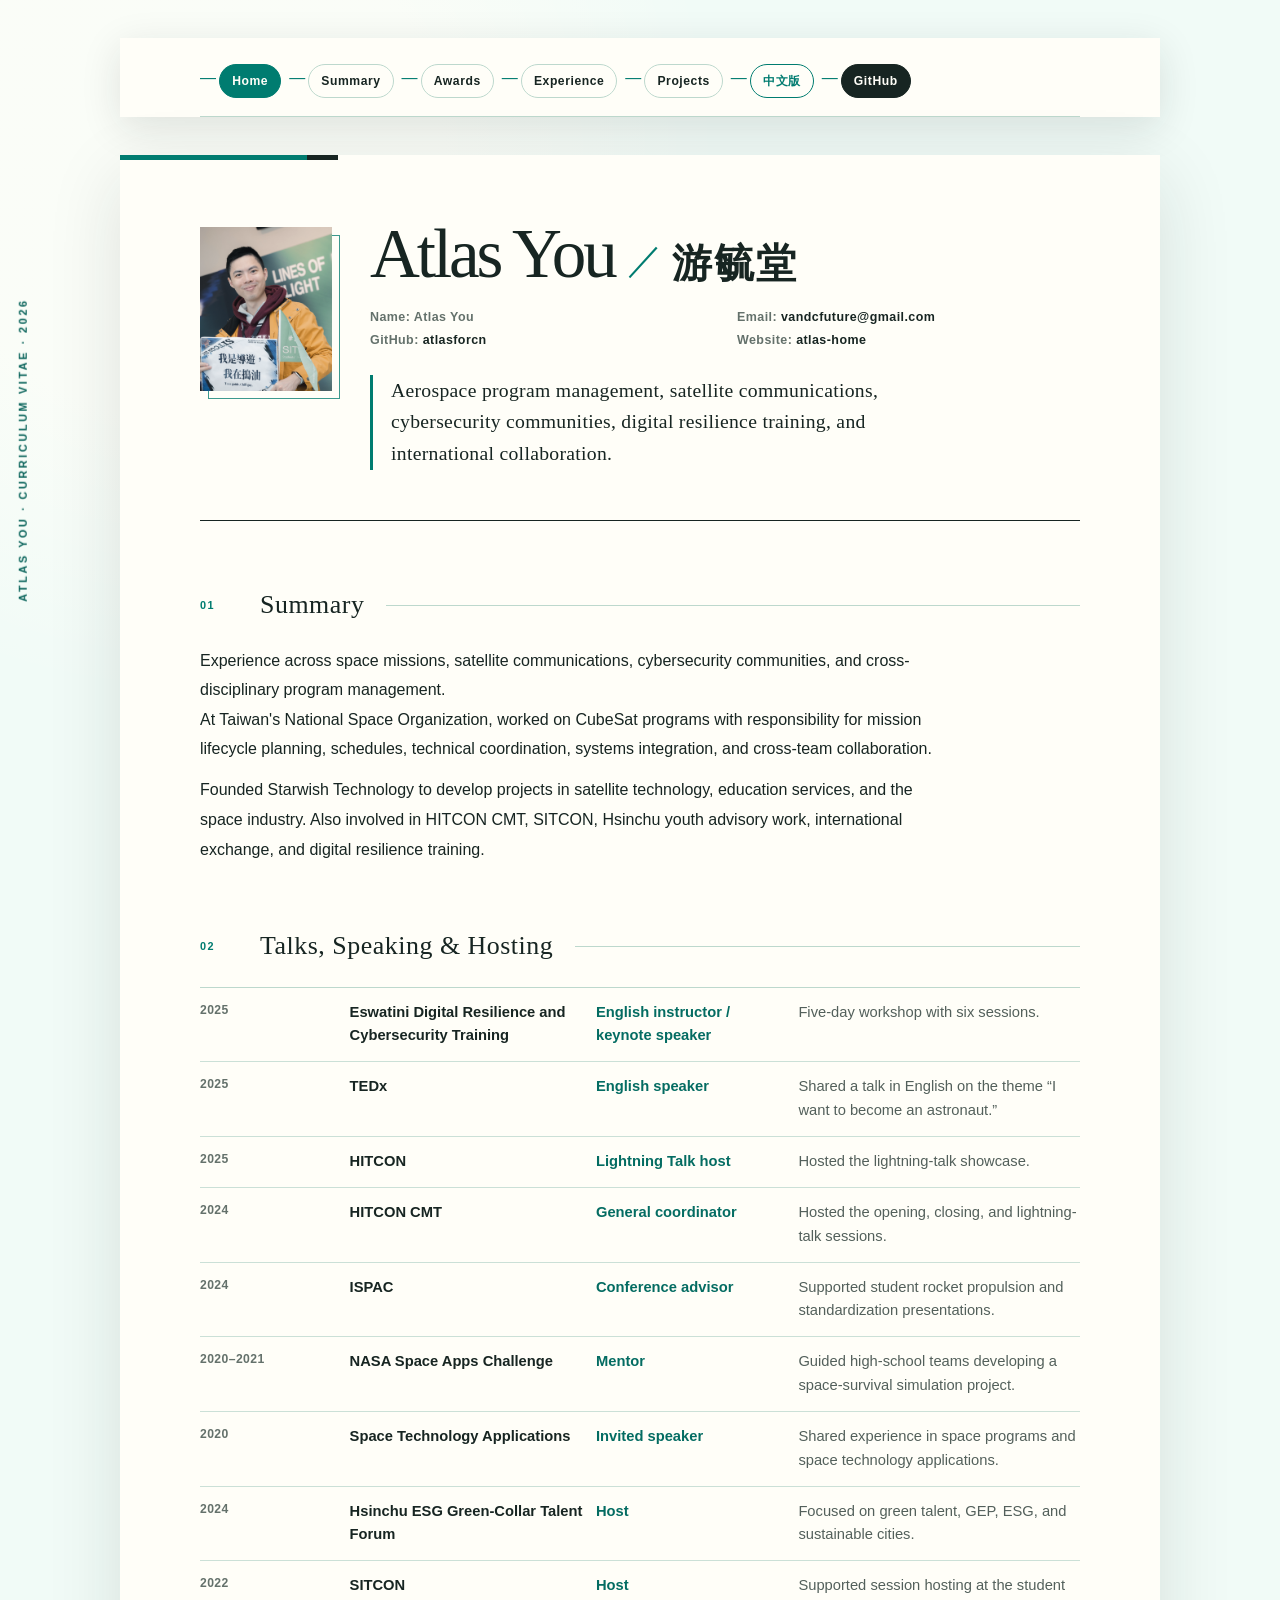
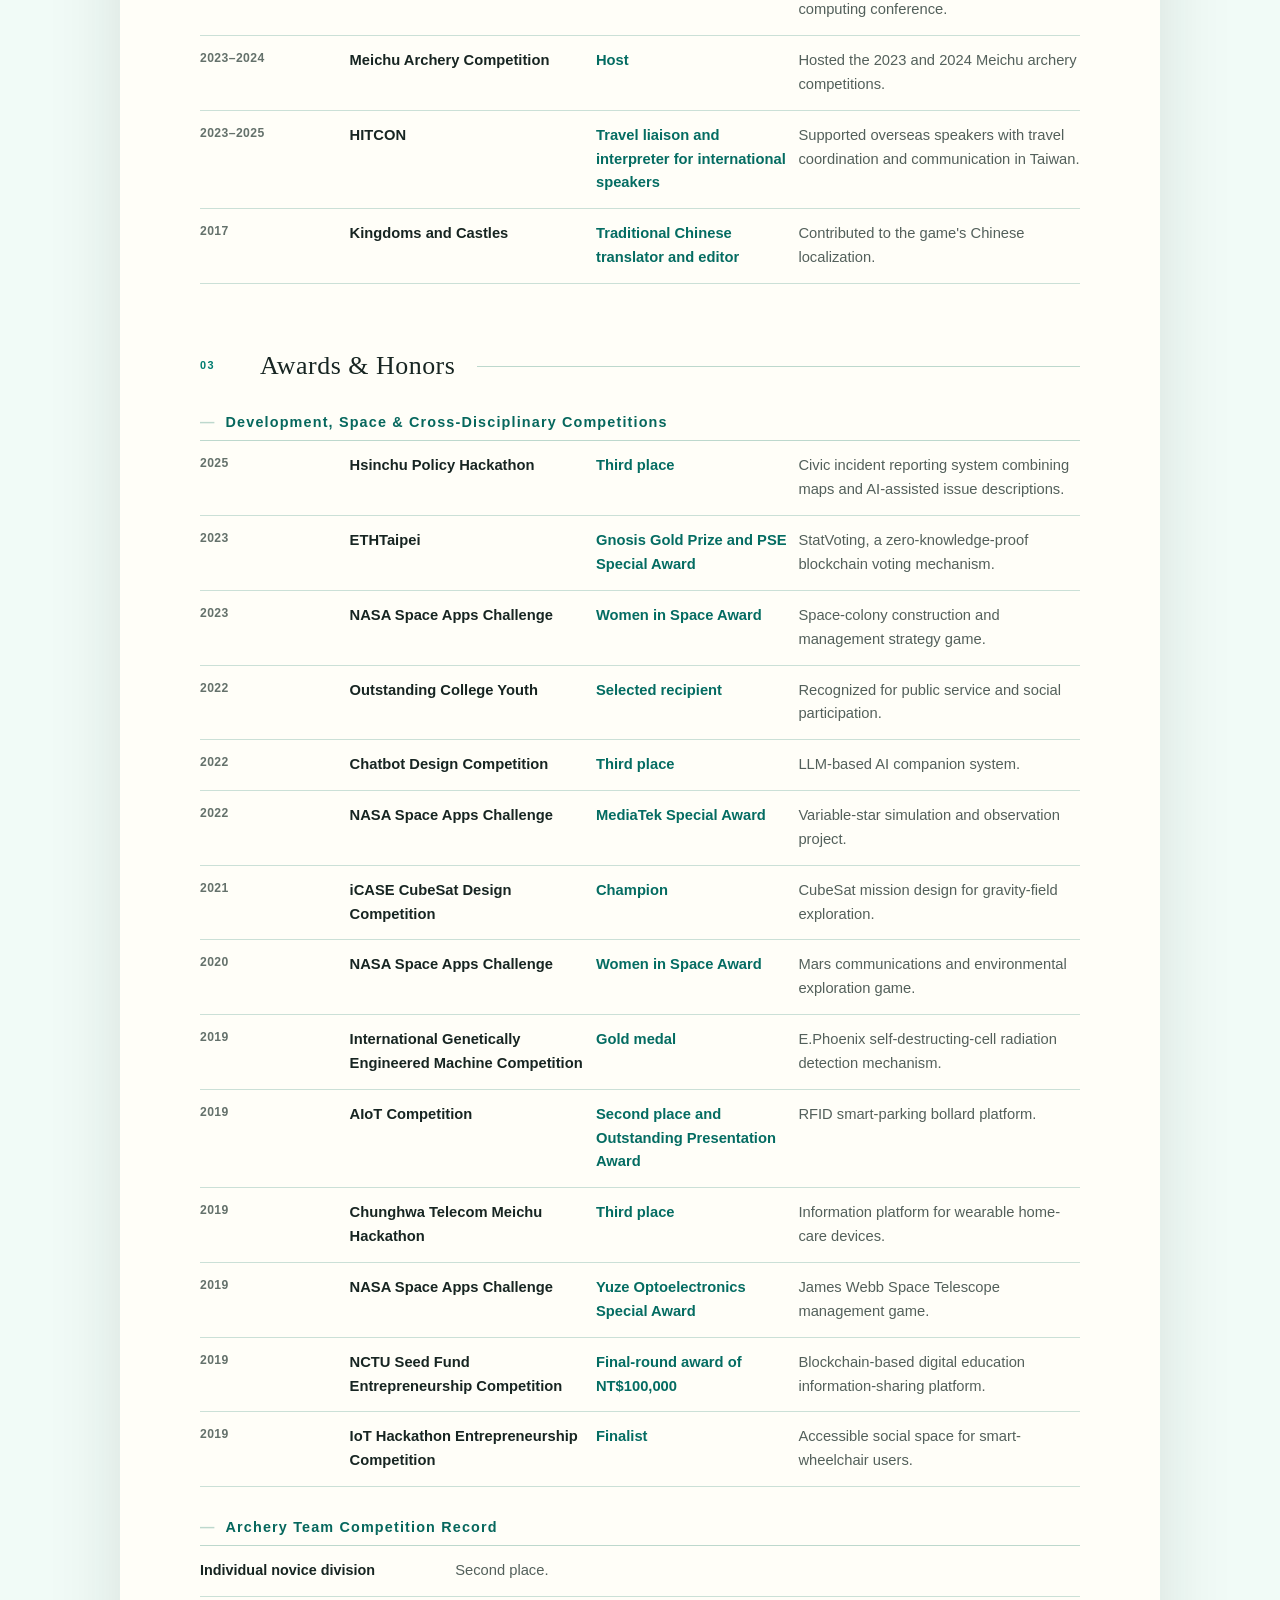
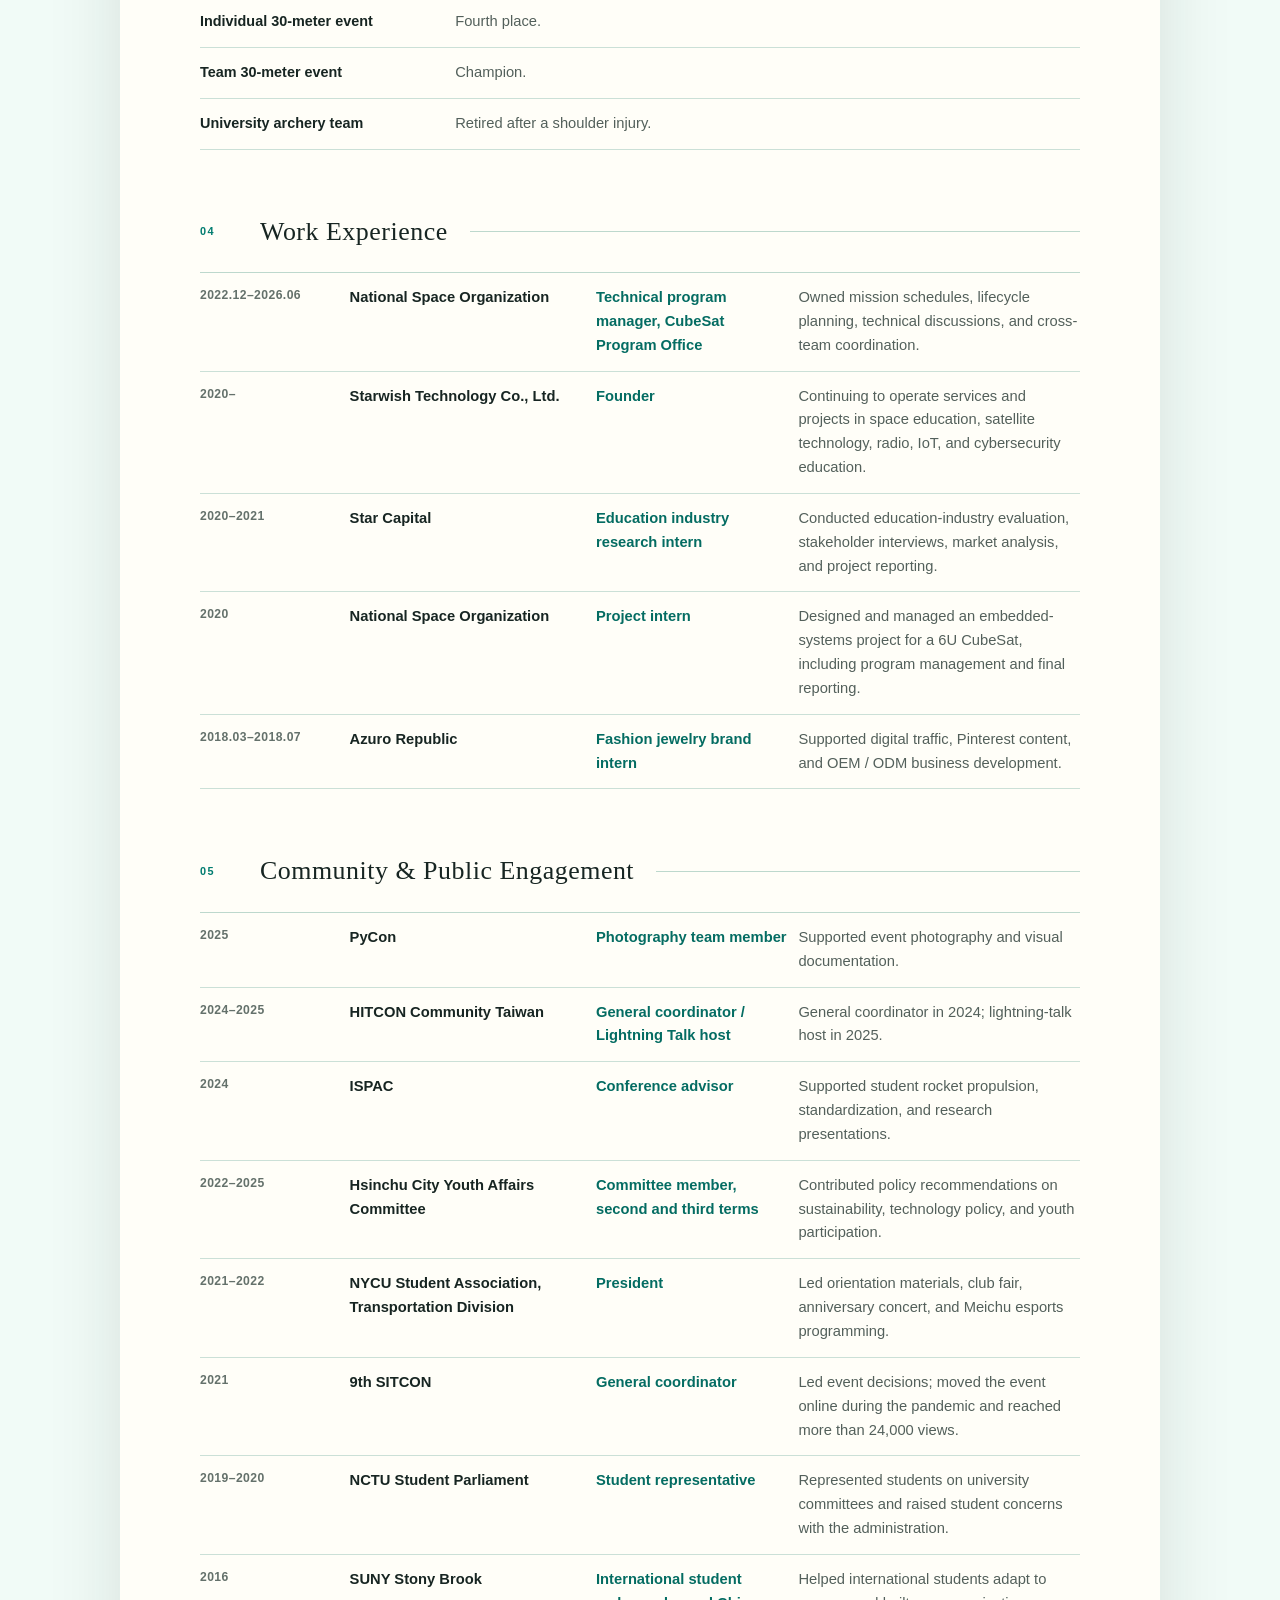
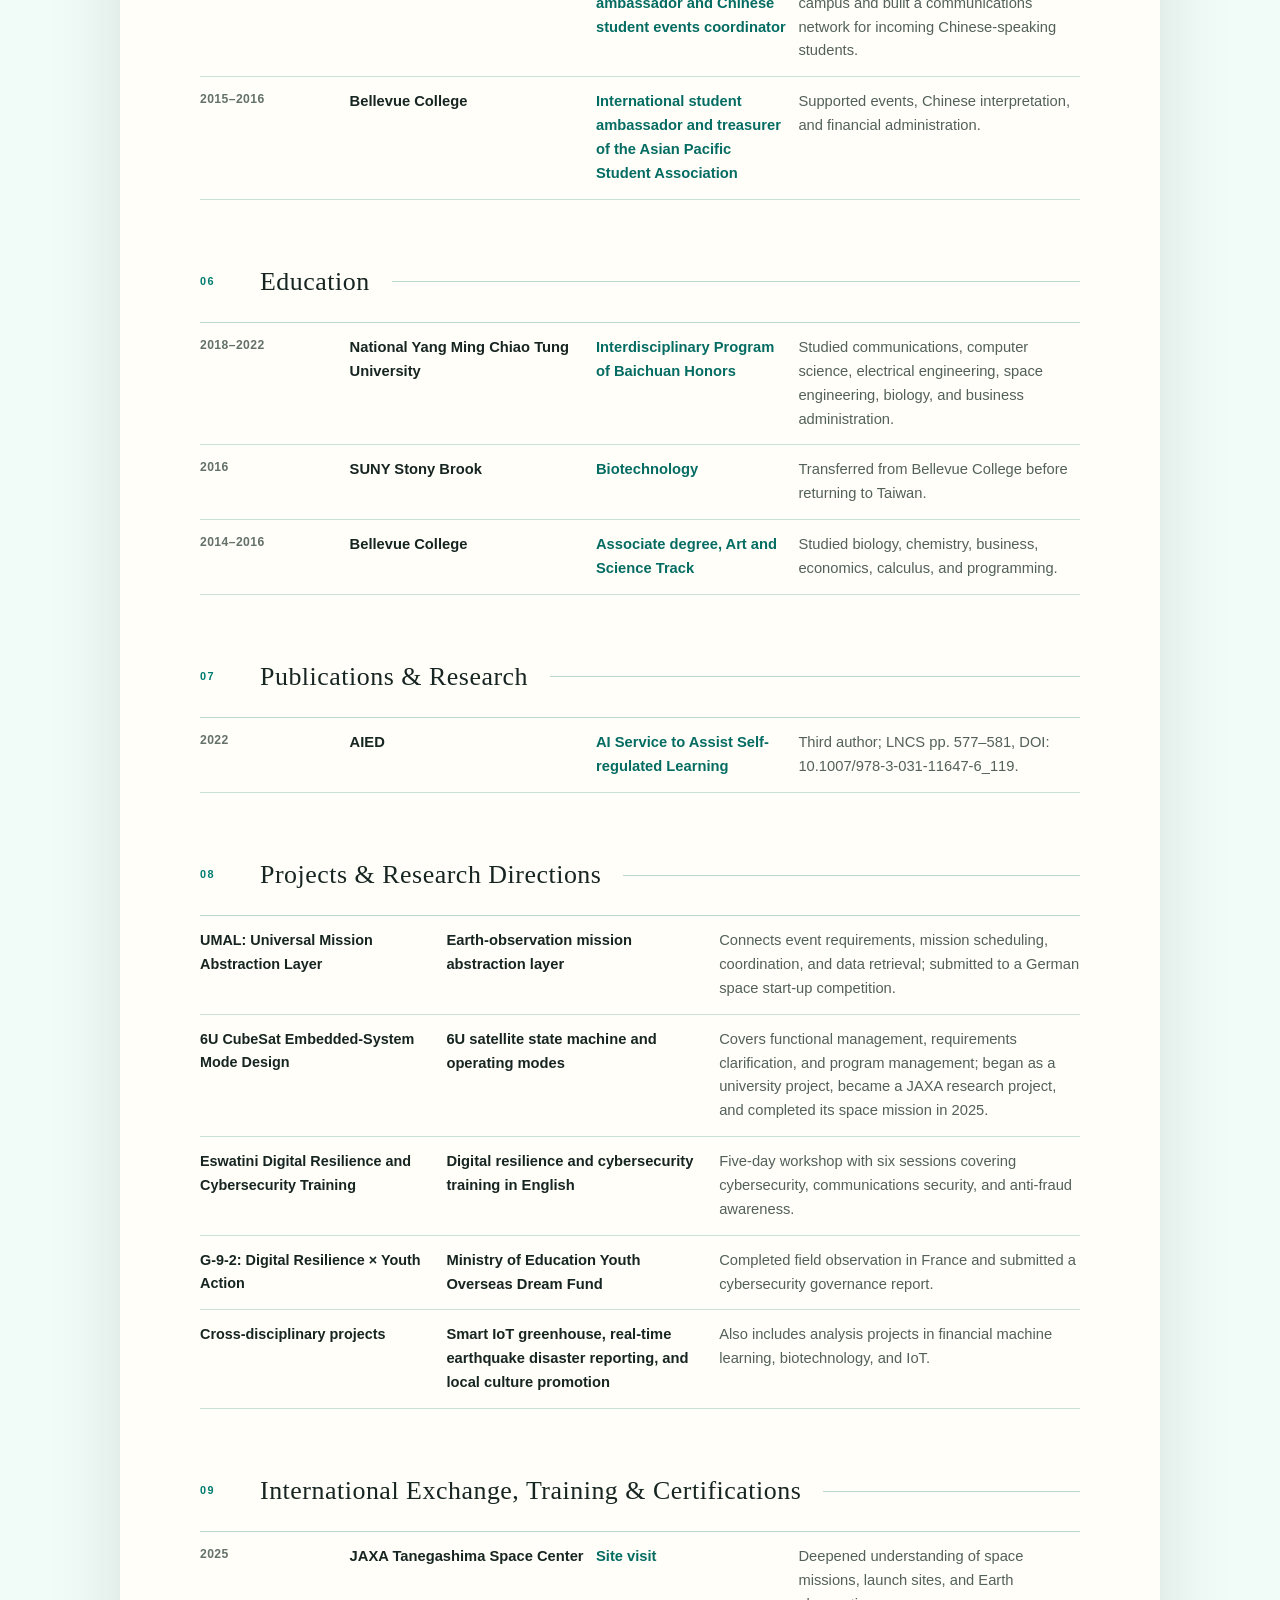
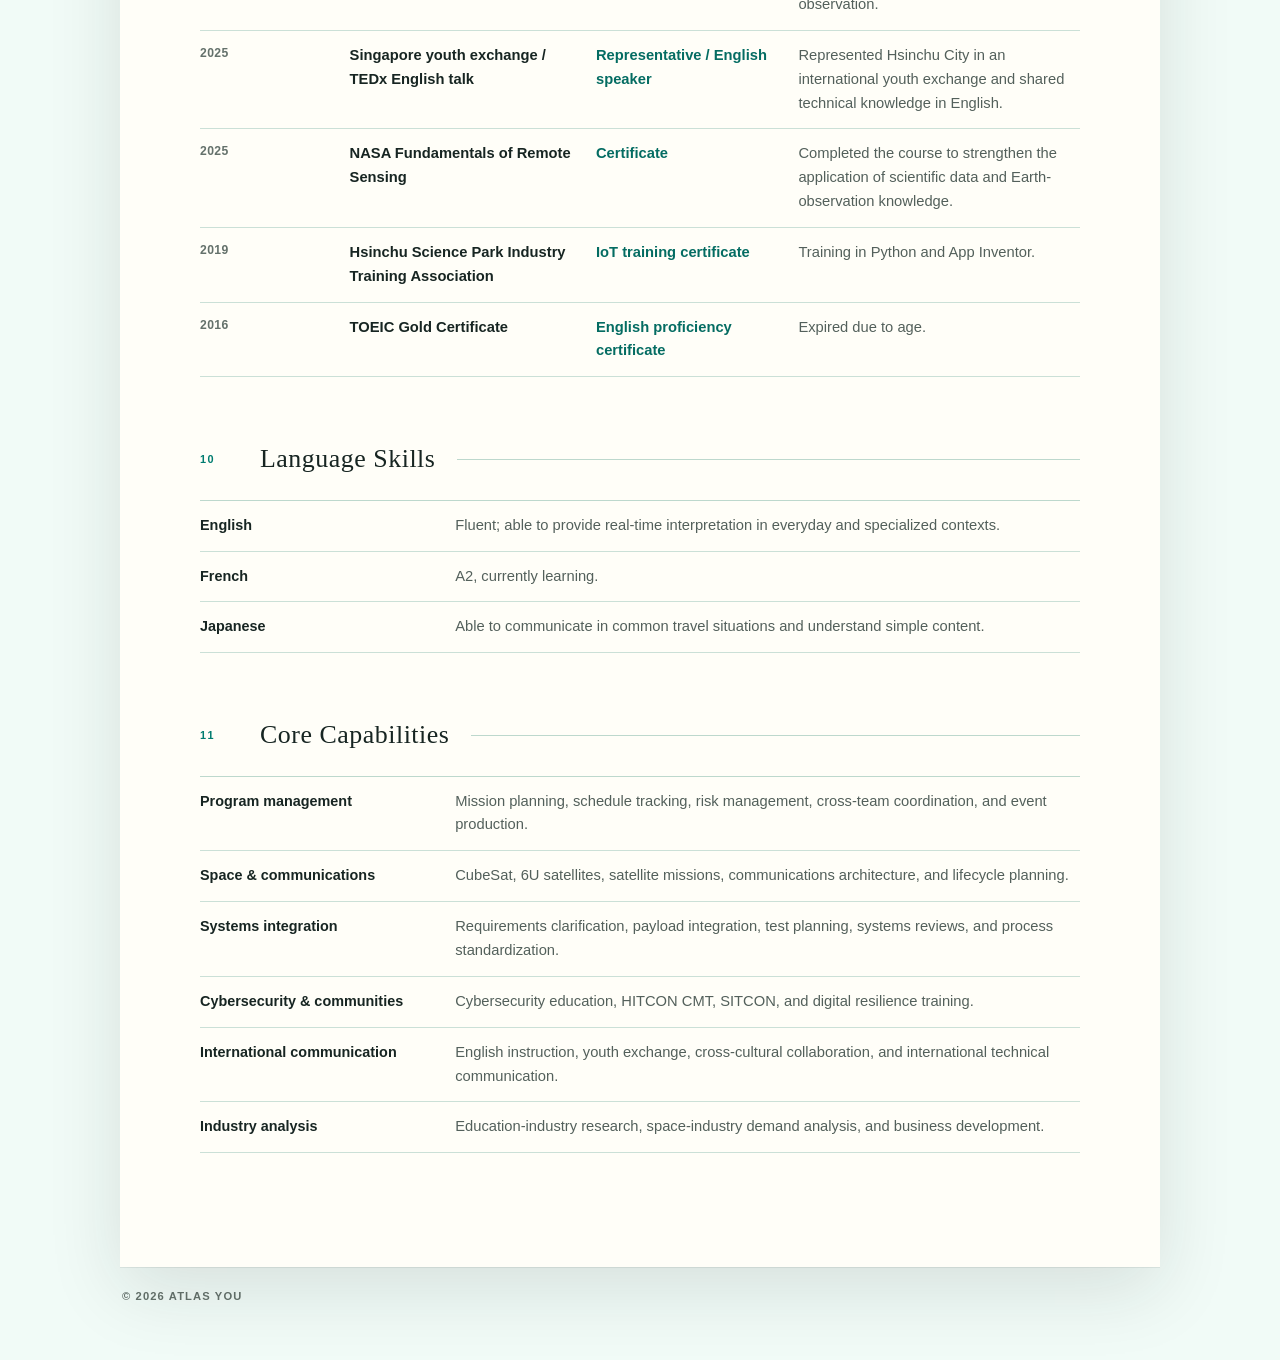
==== en/index.html @ 15f55b74 "Add English resume and language navigation" ====
<!DOCTYPE html>
<html lang="en">
<head>
    <meta charset="UTF-8">
    <meta name="viewport" content="width=device-width, initial-scale=1.0">
    <title>Atlas You | Aerospace Program Management</title>
    <meta
        name="description"
        content="Atlas You's English resume covering aerospace program management, satellite communications, cybersecurity communities, digital resilience training, and international collaboration."
    >
    <link rel="stylesheet" href="../style.css?v=20260822-1">
</head>
<body>
    <header class="site-header">
        <nav class="site-nav" aria-label="Primary navigation">
            <ul>
                <li><a href="index.html#top" aria-current="page">Home</a></li>
                <li><a href="index.html#summary">Summary</a></li>
                <li><a href="index.html#awards">Awards</a></li>
                <li><a href="index.html#experience">Experience</a></li>
                <li><a href="index.html#projects">Projects</a></li>
                <li><a class="nav-language" href="../index.html">中文版</a></li>
                <li><a class="nav-github" href="https://github.com/atlasforcn/atlas-home" target="_blank" rel="noopener">GitHub</a></li>
            </ul>
        </nav>
    </header>

    <main class="page">
        <article id="resume-content" class="markdown-body" data-resume-source="../resume-en.md" aria-live="polite">
            <p class="loading">Loading resume...</p>
        </article>
    </main>

    <footer>
        <p>&copy; 2026 Atlas You</p>
    </footer>

    <script src="../script.js?v=20260822-1"></script>
</body>
</html>
---- style.css ----
/* Atlas You — editorial resume system. */

:root {
    --bg: #f1fbf7;
    --surface: #fffef8;
    --text: #172522;
    --muted: #64716b;
    --line: #bdd8cd;
    --link: #b84e18;
    --accent: #007c70;
    --paper-shadow: rgba(23, 37, 34, 0.12);
    --serif: Baskerville, "Iowan Old Style", "Songti TC", "Noto Serif TC", Georgia, serif;
    --sans: "Avenir Next", Avenir, "Hiragino Sans", "PingFang TC", "Noto Sans TC", sans-serif;
    --condensed: "Avenir Next Condensed", "Arial Narrow", var(--sans);
}

* {
    box-sizing: border-box;
}

html {
    scroll-behavior: auto;
    text-size-adjust: 100%;
}

body {
    margin: 0;
    background:
        radial-gradient(circle at 14% 2%, color-mix(in srgb, var(--surface) 66%, transparent) 0 16rem, transparent 34rem),
        var(--bg);
    color: var(--text);
    font-family: var(--sans);
    font-size: 16px;
    font-kerning: normal;
    line-height: 1.7;
    text-rendering: optimizeLegibility;
}

body::before {
    content: "ATLAS YOU  ·  CURRICULUM VITAE  ·  2026";
    position: fixed;
    top: 50%;
    left: 23px;
    z-index: -1;
    color: color-mix(in srgb, var(--accent) 70%, var(--text));
    font-family: var(--condensed);
    font-size: 0.68rem;
    font-weight: 700;
    letter-spacing: 0.24em;
    text-transform: uppercase;
    transform: translate(-50%, -50%) rotate(-90deg);
    transform-origin: center;
}

::selection {
    background: color-mix(in srgb, var(--accent) 20%, var(--surface));
    color: var(--text);
}

a {
    color: var(--link);
    text-decoration: none;
    text-decoration-thickness: 0.06em;
    text-underline-offset: 0.2em;
    overflow-wrap: anywhere;
}

a:hover,
a:focus-visible {
    text-decoration: underline;
}

a:focus-visible {
    outline: 2px solid color-mix(in srgb, var(--accent) 60%, transparent);
    outline-offset: 3px;
}

.page,
.resume-main,
.post-main {
    position: relative;
    max-width: 1040px;
    min-height: 100vh;
    margin: 38px auto 0;
    padding: 72px 80px 96px;
    background: var(--surface);
    box-shadow:
        0 1px 0 color-mix(in srgb, var(--text) 8%, transparent),
        0 22px 70px var(--paper-shadow);
}

.page::before,
.resume-main::before,
.post-main::before {
    content: "";
    position: absolute;
    top: 0;
    right: 0;
    left: 0;
    height: 5px;
    background: linear-gradient(90deg, var(--accent) 0 18%, var(--text) 18% 21%, transparent 21%);
}

.site-header {
    max-width: 1040px;
    margin: 38px auto 0;
    padding: 26px 80px 0;
    background: var(--surface);
    box-shadow: 0 10px 40px var(--paper-shadow);
}

.site-nav ul {
    display: flex;
    flex-wrap: wrap;
    gap: 8px;
    margin: 0;
    padding: 0 0 18px;
    border-bottom: 1px solid var(--line);
    list-style: none;
}

.site-nav li {
    margin: 0;
}

.site-nav a {
    display: inline-flex;
    min-height: 34px;
    align-items: center;
    padding: 5px 12px;
    border: 1px solid var(--line);
    border-radius: 999px;
    color: var(--text);
    font-family: var(--condensed);
    font-size: 0.76rem;
    font-weight: 750;
    letter-spacing: 0.045em;
    line-height: 1;
    transition: background-color 150ms ease, border-color 150ms ease, color 150ms ease, transform 150ms ease;
}

.site-nav a:hover,
.site-nav a:focus-visible {
    border-color: var(--accent);
    background: color-mix(in srgb, var(--accent) 8%, var(--surface));
    text-decoration: none;
    transform: translateY(-1px);
}

.site-nav a[aria-current="page"] {
    border-color: var(--accent);
    background: var(--accent);
    color: var(--surface);
}

.site-nav .nav-language {
    border-color: var(--accent);
    color: var(--accent);
}

.site-nav .nav-github {
    border-color: var(--text);
    background: var(--text);
    color: var(--surface);
}

body > main:not(.page):not(.resume-main):not(.post-main) {
    max-width: 1040px;
    min-height: calc(100vh - 80px);
    margin: 0 auto;
    padding: 48px 80px 88px;
    background: var(--surface);
    box-shadow: 0 22px 70px var(--paper-shadow);
}

.markdown-body {
    max-width: 100%;
    overflow: visible;
}

.markdown-body p,
.markdown-body li,
.markdown-body td {
    overflow-wrap: anywhere;
    word-break: normal;
}

.loading {
    color: var(--muted);
    font-family: var(--condensed);
    font-size: 0.82rem;
    letter-spacing: 0.08em;
}

/* Resume masthead */

.resume-masthead {
    display: grid;
    grid-template-columns: 132px minmax(0, 1fr);
    gap: 38px;
    align-items: start;
    margin-bottom: 68px;
    padding-bottom: 50px;
    border-bottom: 1px solid var(--text);
    animation: settle-in 520ms cubic-bezier(0.2, 0.72, 0.25, 1) both;
}

.portrait-frame {
    position: relative;
    width: 132px;
    margin: 0;
}

.portrait-frame::after {
    content: "";
    position: absolute;
    inset: 8px -8px -8px 8px;
    z-index: 0;
    border: 1px solid color-mix(in srgb, var(--accent) 68%, var(--line));
}

.portrait-frame .md-image {
    position: relative;
    z-index: 1;
    display: block;
    width: 132px;
    height: 164px;
    margin: 0;
    border: 0;
    border-radius: 0;
    filter: saturate(0.82) contrast(1.03);
    object-fit: cover;
    object-position: 50% 45%;
}

.resume-identity {
    min-width: 0;
}

.resume-masthead h1 {
    display: flex;
    flex-wrap: wrap;
    align-items: baseline;
    gap: 0.08em 0.18em;
    margin: -0.1em 0 20px;
    color: var(--text);
    font-family: var(--serif);
    font-size: clamp(2.85rem, 5.4vw, 4.35rem);
    font-weight: 500;
    letter-spacing: -0.045em;
    line-height: 0.98;
}

.name-latin {
    white-space: nowrap;
}

.name-divider {
    color: var(--accent);
    font-size: 0.52em;
    font-weight: 400;
    transform: translateY(-0.15em);
}

.name-chinese {
    font-family: "Songti TC", "Noto Serif TC", var(--serif);
    font-size: 0.58em;
    font-weight: 600;
    letter-spacing: 0.04em;
    white-space: nowrap;
}

.resume-contact-line {
    display: grid;
    grid-template-columns: repeat(2, minmax(0, 1fr));
    gap: 4px 24px;
    margin: 0 0 24px;
    color: var(--muted);
    font-family: var(--condensed);
    font-size: 0.78rem;
    font-weight: 600;
    letter-spacing: 0.035em;
    line-height: 1.55;
}

.contact-item {
    min-width: 0;
}

.resume-contact-line a {
    color: var(--text);
}

.resume-lede {
    max-width: 36rem;
    margin: 0;
    padding-left: 18px;
    border-left: 3px solid var(--accent);
    font-family: var(--serif);
    font-size: 1.23rem;
    font-weight: 500;
    letter-spacing: 0.015em;
    line-height: 1.62;
}

/* Fallback masthead styling for the standalone theme preview. */

.markdown-body > .md-image {
    width: 112px;
    height: 138px;
    margin: 0 28px 18px 0;
    float: left;
    border: 0;
    border-radius: 0;
    object-fit: cover;
}

.markdown-body > h1:first-of-type {
    min-height: 138px;
    margin-top: 0;
    padding: 18px 0 26px;
    border-bottom: 1px solid var(--text);
    font-size: 2.8rem;
    overflow-wrap: normal;
    word-break: keep-all;
}

/* Editorial sections */

.resume-section {
    position: relative;
    margin: 66px 0 0;
    padding: 0;
    border: 0;
    animation: settle-in 520ms 80ms cubic-bezier(0.2, 0.72, 0.25, 1) both;
}

.resume-section:first-of-type {
    margin-top: 0;
}

.resume-section > h2 {
    display: grid;
    grid-template-columns: 46px max-content minmax(40px, 1fr);
    gap: 0 14px;
    align-items: center;
    margin: 0 0 24px;
    color: var(--text);
    font-family: var(--serif);
    font-size: 1.62rem;
    font-weight: 500;
    letter-spacing: 0.02em;
    line-height: 1.25;
}

.resume-section > h2::before {
    content: attr(data-section);
    color: var(--accent);
    font-family: var(--condensed);
    font-size: 0.68rem;
    font-weight: 800;
    letter-spacing: 0.14em;
}

.resume-section > h2::after {
    content: "";
    height: 1px;
    margin-left: 8px;
    background: var(--line);
}

.resume-section > p {
    max-width: 47rem;
    margin: 0 0 0.72em;
    line-height: 1.85;
}

.resume-section > h3 {
    display: flex;
    gap: 10px;
    align-items: baseline;
    margin: 30px 0 8px;
    color: color-mix(in srgb, var(--accent) 76%, var(--text));
    font-family: var(--sans);
    font-size: 0.9rem;
    font-weight: 750;
    letter-spacing: 0.08em;
    line-height: 1.4;
}

.resume-section > h3::before {
    content: "—";
    color: var(--line);
}

h1,
h2,
h3 {
    color: var(--text);
}

h1,
h2,
.resume-title {
    font-family: var(--serif);
}

h1 {
    margin: 38px 0 14px;
    font-size: 2rem;
    font-weight: 500;
    line-height: 1.14;
}

h2 {
    margin: 30px 0 10px;
    font-size: 1.35rem;
    font-weight: 600;
    line-height: 1.25;
}

h3 {
    margin: 22px 0 8px;
    font-size: 1rem;
}

p {
    margin: 0 0 0.72em;
}

ul {
    margin: 0 0 18px;
    padding: 0;
    list-style: none;
}

li {
    position: relative;
    margin: 0 0 9px;
    padding-left: 1.2rem;
}

li::before {
    content: "—";
    position: absolute;
    left: 0;
    color: var(--accent);
}

strong {
    font-weight: 750;
}

.markdown-body code {
    padding: 1px 5px;
    background: color-mix(in srgb, var(--line) 30%, var(--surface));
    border-radius: 2px;
    font-family: ui-monospace, SFMono-Regular, Menlo, Consolas, monospace;
    font-size: 0.88em;
}

/* Tables retain resume semantics while reading like editorial entries. */

.resume-table {
    width: 100%;
    margin: 2px 0 18px;
    border-collapse: collapse;
    table-layout: fixed;
}

.resume-table tr {
    border-bottom: 1px solid color-mix(in srgb, var(--line) 78%, transparent);
    transition: background-color 150ms ease;
}

.resume-table tr:first-child {
    border-top: 1px solid var(--line);
}

.resume-table tr:hover {
    background: color-mix(in srgb, var(--accent) 4%, transparent);
}

.resume-table td {
    padding: 13px 10px 13px 0;
    vertical-align: top;
    font-size: 0.92rem;
    line-height: 1.62;
    overflow-wrap: anywhere;
    word-break: normal;
}

.resume-table td:last-child {
    padding-right: 0;
}

.resume-table .resume-cell-0 {
    width: 17%;
    color: var(--muted);
    font-family: var(--condensed);
    font-size: 0.76rem;
    font-weight: 750;
    font-variant-numeric: tabular-nums;
    letter-spacing: 0.035em;
}

.resume-table .resume-cell-1 {
    width: 28%;
    font-weight: 700;
}

.resume-table .resume-cell-2 {
    width: 23%;
    color: color-mix(in srgb, var(--accent) 82%, var(--text));
    font-weight: 700;
}

.resume-table .resume-cell-3 {
    width: 32%;
    color: color-mix(in srgb, var(--muted) 78%, var(--text));
}

.resume-table.cols-2 .resume-cell-0 {
    width: 29%;
    color: var(--text);
    font-family: var(--sans);
    font-size: 0.9rem;
    font-weight: 700;
    letter-spacing: 0;
}

.resume-table.cols-2 .resume-cell-1 {
    width: 71%;
    color: color-mix(in srgb, var(--muted) 78%, var(--text));
    font-weight: 500;
}

.resume-table.cols-3 .resume-cell-0 {
    width: 28%;
    color: var(--text);
    font-family: var(--sans);
    font-size: 0.9rem;
    letter-spacing: 0;
}

.resume-table.cols-3 .resume-cell-1 {
    width: 31%;
}

.resume-table.cols-3 .resume-cell-2 {
    width: 41%;
    color: color-mix(in srgb, var(--muted) 78%, var(--text));
    font-weight: 500;
}

.intro {
    display: grid;
    grid-template-columns: 88px 1fr;
    gap: 18px;
    align-items: start;
    margin-bottom: 28px;
    padding-bottom: 24px;
    border-bottom: 1px solid var(--text);
}

.avatar,
.profile-pic {
    width: 88px;
    height: 104px;
    border: 0;
    border-radius: 0;
    object-fit: cover;
}

.intro h1,
.resume-title {
    margin: 0 0 8px;
    font-size: 2.25rem;
    font-weight: 500;
    line-height: 1.1;
}

.intro p,
.resume-contact p {
    margin: 0 0 4px;
}

.summary {
    max-width: 44rem;
    margin: 0 0 24px;
    padding-bottom: 22px;
    border-bottom: 1px solid var(--line);
    font-family: var(--serif);
    font-size: 1.08rem;
    line-height: 1.75;
}

.toc {
    display: flex;
    flex-wrap: wrap;
    gap: 8px 18px;
    margin: 0 0 30px;
    padding-bottom: 20px;
    border-bottom: 1px solid var(--line);
}

.toc a {
    font-family: var(--condensed);
    font-size: 0.84rem;
    font-weight: 750;
}

section:not(.resume-section),
.blog-posts article {
    margin-top: 32px;
    padding-top: 12px;
    border-top: 1px solid var(--line);
}

.resume-contact {
    margin-bottom: 18px;
    color: var(--muted);
}

.job-entry,
.education-entry {
    margin-bottom: 18px;
}

.job-entry h3,
.education-entry h3 {
    margin-bottom: 2px;
}

.job-date,
.education-date {
    display: block;
    margin-bottom: 6px;
    color: var(--muted);
    font-family: var(--condensed);
    font-size: 0.82rem;
}

.skills-list {
    display: block;
}

.blog-posts article:first-child {
    margin-top: 0;
}

footer {
    max-width: 1040px;
    margin: 0 auto;
    padding: 20px 2px 46px;
    color: var(--muted);
    font-family: var(--condensed);
    font-size: 0.7rem;
    font-weight: 700;
    letter-spacing: 0.1em;
    text-transform: uppercase;
}

@keyframes settle-in {
    from {
        opacity: 0;
        transform: translateY(9px);
    }
    to {
        opacity: 1;
        transform: translateY(0);
    }
}

@media (max-width: 1180px) {
    body::before {
        display: none;
    }

    .page,
    .resume-main,
    .post-main,
    .site-header {
        margin-top: 0;
    }
}

@media (max-width: 820px) {
    .page,
    .resume-main,
    .post-main {
        padding: 54px 44px 72px;
    }

    .site-header,
    body > main:not(.page):not(.resume-main):not(.post-main) {
        padding-right: 44px;
        padding-left: 44px;
    }

    .resume-masthead {
        grid-template-columns: 108px minmax(0, 1fr);
        gap: 28px;
        margin-bottom: 56px;
        padding-bottom: 40px;
    }

    .portrait-frame,
    .portrait-frame .md-image {
        width: 108px;
    }

    .portrait-frame .md-image {
        height: 138px;
    }

    .resume-masthead h1 {
        font-size: clamp(2.5rem, 7.2vw, 3.55rem);
    }

    .resume-contact-line {
        grid-template-columns: 1fr;
    }
}

@media (max-width: 760px) {
    .resume-table,
    .resume-table tbody,
    .resume-table tr,
    .resume-table td {
        display: block;
        width: 100% !important;
    }

    .resume-table {
        border-top: 1px solid var(--line);
        table-layout: auto;
    }

    .resume-table tr,
    .resume-table tr:first-child {
        margin: 0;
        padding: 17px 0 17px 16px;
        border-top: 0;
        border-bottom: 1px solid var(--line);
        border-left: 2px solid transparent;
    }

    .resume-table tr:hover {
        border-left-color: var(--accent);
    }

    .resume-table td {
        padding: 2px 0;
        color: var(--text);
        font-family: var(--sans);
        font-size: 0.9rem;
        letter-spacing: 0;
        line-height: 1.58;
        white-space: normal;
    }

    .resume-table td + td {
        margin-top: 5px;
    }

    .resume-table td::before {
        content: attr(data-label);
        display: inline-block;
        width: 6.2rem;
        margin-right: 0.65rem;
        color: var(--muted);
        font-family: var(--condensed);
        font-size: 0.66rem;
        font-weight: 750;
        letter-spacing: 0.06em;
        line-height: 1.3;
        vertical-align: 0.08em;
    }
}

@media (max-width: 600px) {
    body {
        background: var(--surface);
        font-size: 15px;
    }

    .page,
    .resume-main,
    .post-main,
    body > main:not(.page):not(.resume-main):not(.post-main) {
        margin: 0;
        padding: 38px 22px 56px;
        box-shadow: none;
    }

    .site-header {
        padding: 20px 22px 0;
        box-shadow: none;
    }

    .resume-masthead {
        grid-template-columns: 74px minmax(0, 1fr);
        gap: 12px 18px;
        margin-bottom: 48px;
        padding-bottom: 34px;
    }

    .resume-identity {
        display: contents;
    }

    .portrait-frame,
    .portrait-frame .md-image {
        width: 74px;
    }

    .portrait-frame {
        grid-column: 1;
        grid-row: 1 / span 2;
    }

    .portrait-frame .md-image {
        height: 96px;
    }

    .portrait-frame::after {
        inset: 5px -5px -5px 5px;
    }

    .resume-masthead h1 {
        display: block;
        grid-column: 2;
        grid-row: 1;
        margin-top: 0;
        margin-bottom: 14px;
        font-size: clamp(2rem, 10.5vw, 2.72rem);
        line-height: 0.98;
    }

    .name-latin,
    .name-chinese {
        display: block;
    }

    .name-divider {
        display: none;
    }

    .name-chinese {
        margin-top: 0.25em;
        font-size: 0.54em;
    }

    .resume-contact-line {
        grid-column: 2;
        grid-row: 2;
        gap: 3px;
        margin: 0;
        font-size: 0.68rem;
    }

    .resume-lede {
        grid-column: 1 / -1;
        grid-row: 3;
        width: 100%;
        max-width: none;
        margin-top: 8px;
        padding-left: 12px;
        font-size: 1rem;
        line-height: 1.65;
    }

    .resume-section {
        margin-top: 52px;
    }

    .resume-section > h2 {
        grid-template-columns: 34px minmax(0, max-content) 1fr;
        gap: 0 8px;
        margin-bottom: 20px;
        font-size: 1.34rem;
    }

    .resume-section > h2::after {
        margin-left: 2px;
    }

    .resume-section > p {
        line-height: 1.8;
    }

    .resume-table tr,
    .resume-table tr:first-child {
        padding-left: 12px;
    }

    .markdown-body > .md-image {
        width: 72px;
        height: 92px;
        margin-right: 16px;
    }

    .markdown-body > h1:first-of-type {
        min-height: 92px;
        padding-top: 4px;
        font-size: 2rem;
    }

    footer {
        padding: 18px 22px 32px;
    }
}

@media (max-width: 390px) {
    .resume-section > h2 {
        grid-template-columns: 30px minmax(0, 1fr);
    }

    .resume-section > h2::after {
        display: none;
    }

    .resume-table td::before {
        display: block;
        width: auto;
        margin: 0 0 2px;
    }
}

@media (prefers-reduced-motion: reduce) {
    .resume-masthead,
    .resume-section {
        animation: none;
    }

    .resume-table tr {
        transition: none;
    }
}

@media print {
    :root {
        --surface: #ffffff;
        --text: #111111;
        --muted: #555555;
        --line: #cccccc;
        --accent: #111111;
        --link: #111111;
    }

    body {
        background: #ffffff;
        font-size: 9.5pt;
    }

    body::before,
    .page::before,
    .resume-main::before,
    .post-main::before {
        display: none;
    }

    .page,
    .resume-main,
    .post-main {
        min-height: 0;
        margin: 0;
        padding: 0;
        box-shadow: none;
    }

    .resume-masthead {
        margin-bottom: 34px;
        padding-bottom: 26px;
    }

    .resume-section {
        margin-top: 38px;
        break-inside: auto;
    }

    .resume-section > h2,
    .resume-section > h3,
    .resume-table tr {
        break-inside: avoid;
    }

    .toc,
    footer {
        display: none;
    }

    a {
        color: inherit;
        text-decoration: none;
    }
}
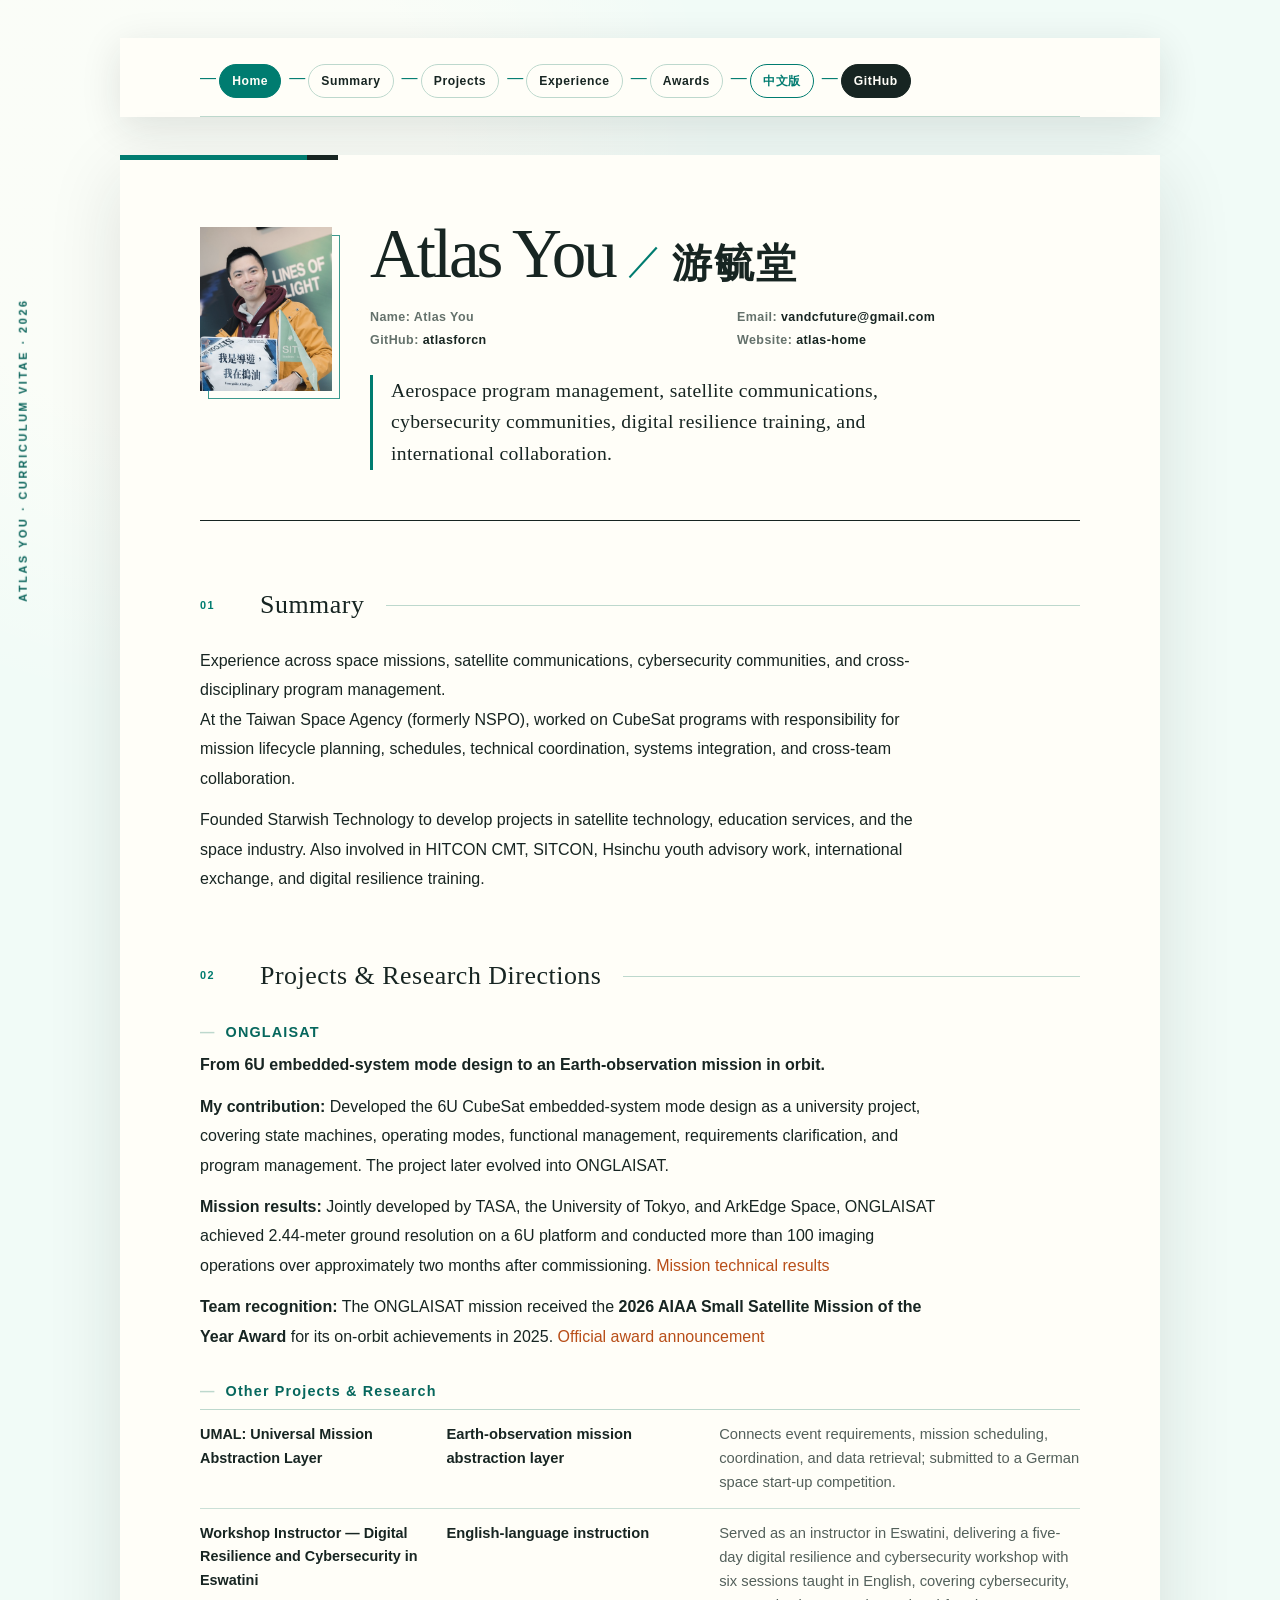
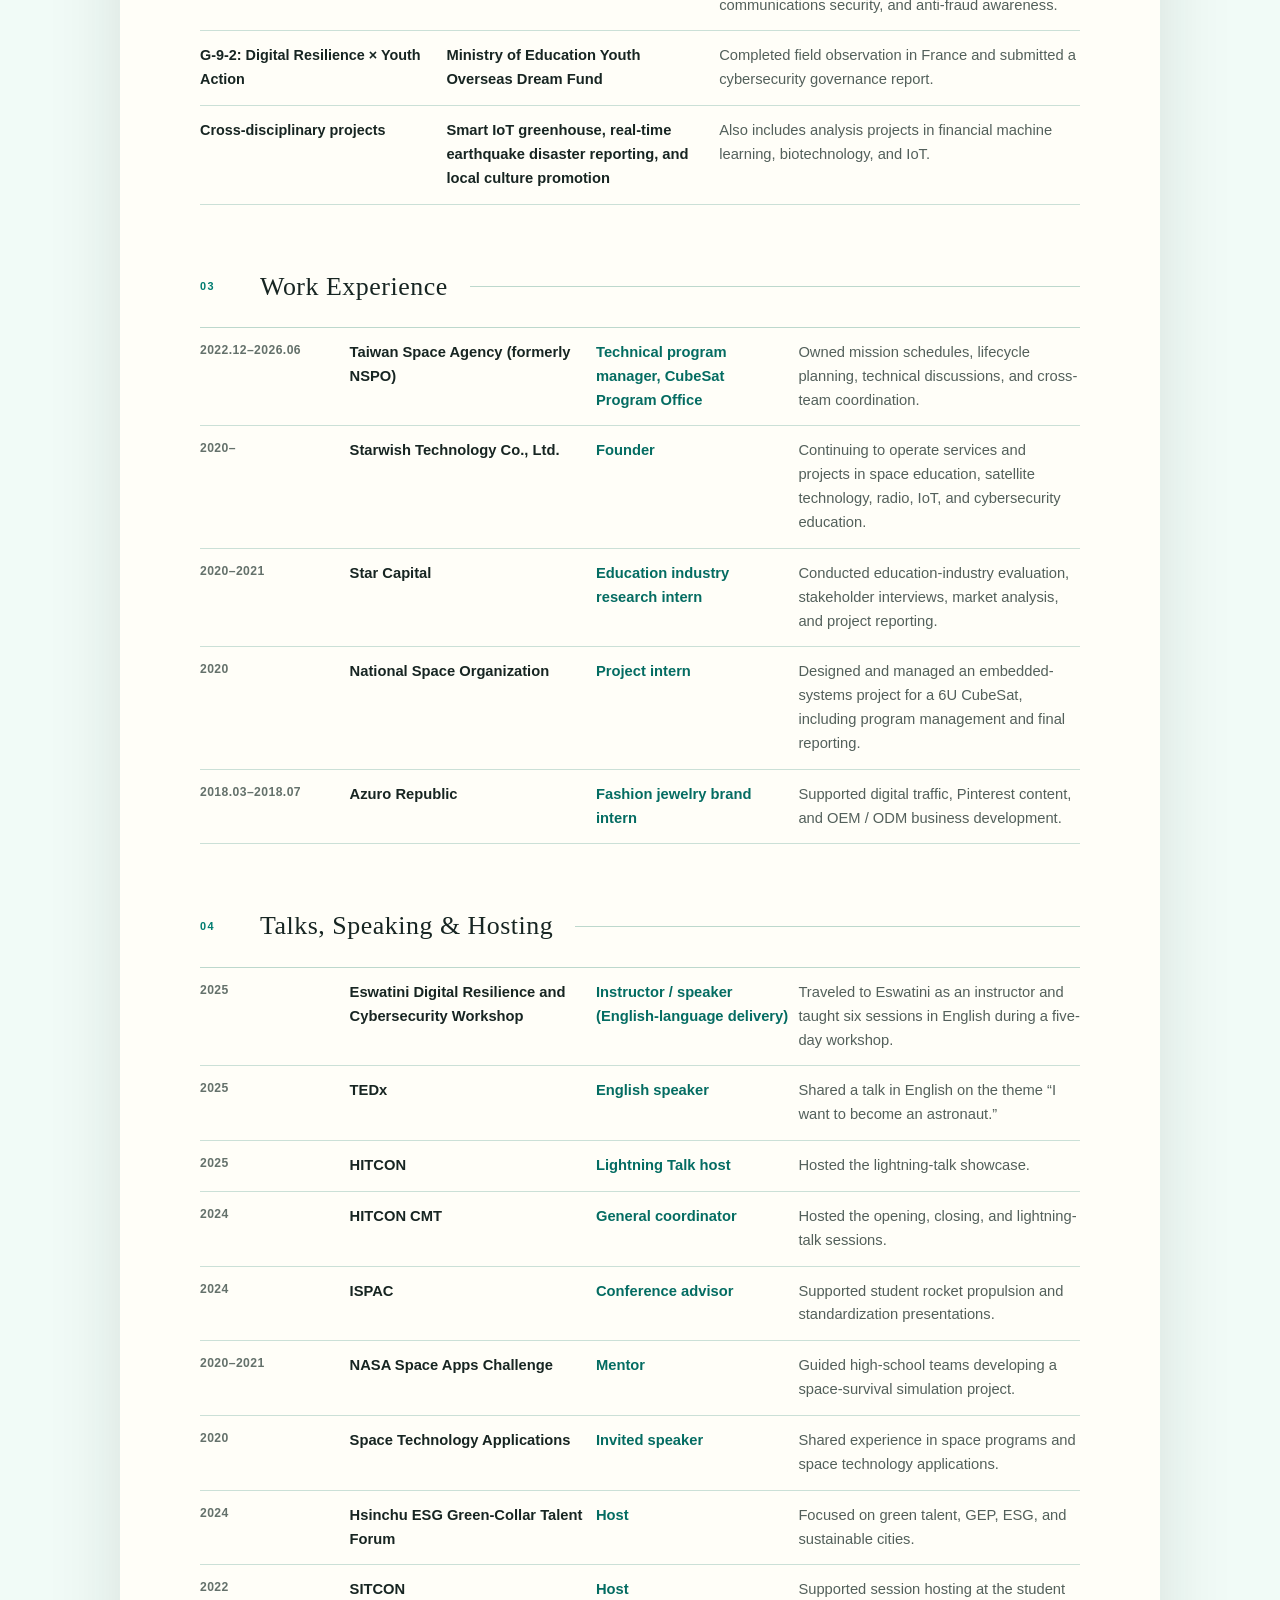
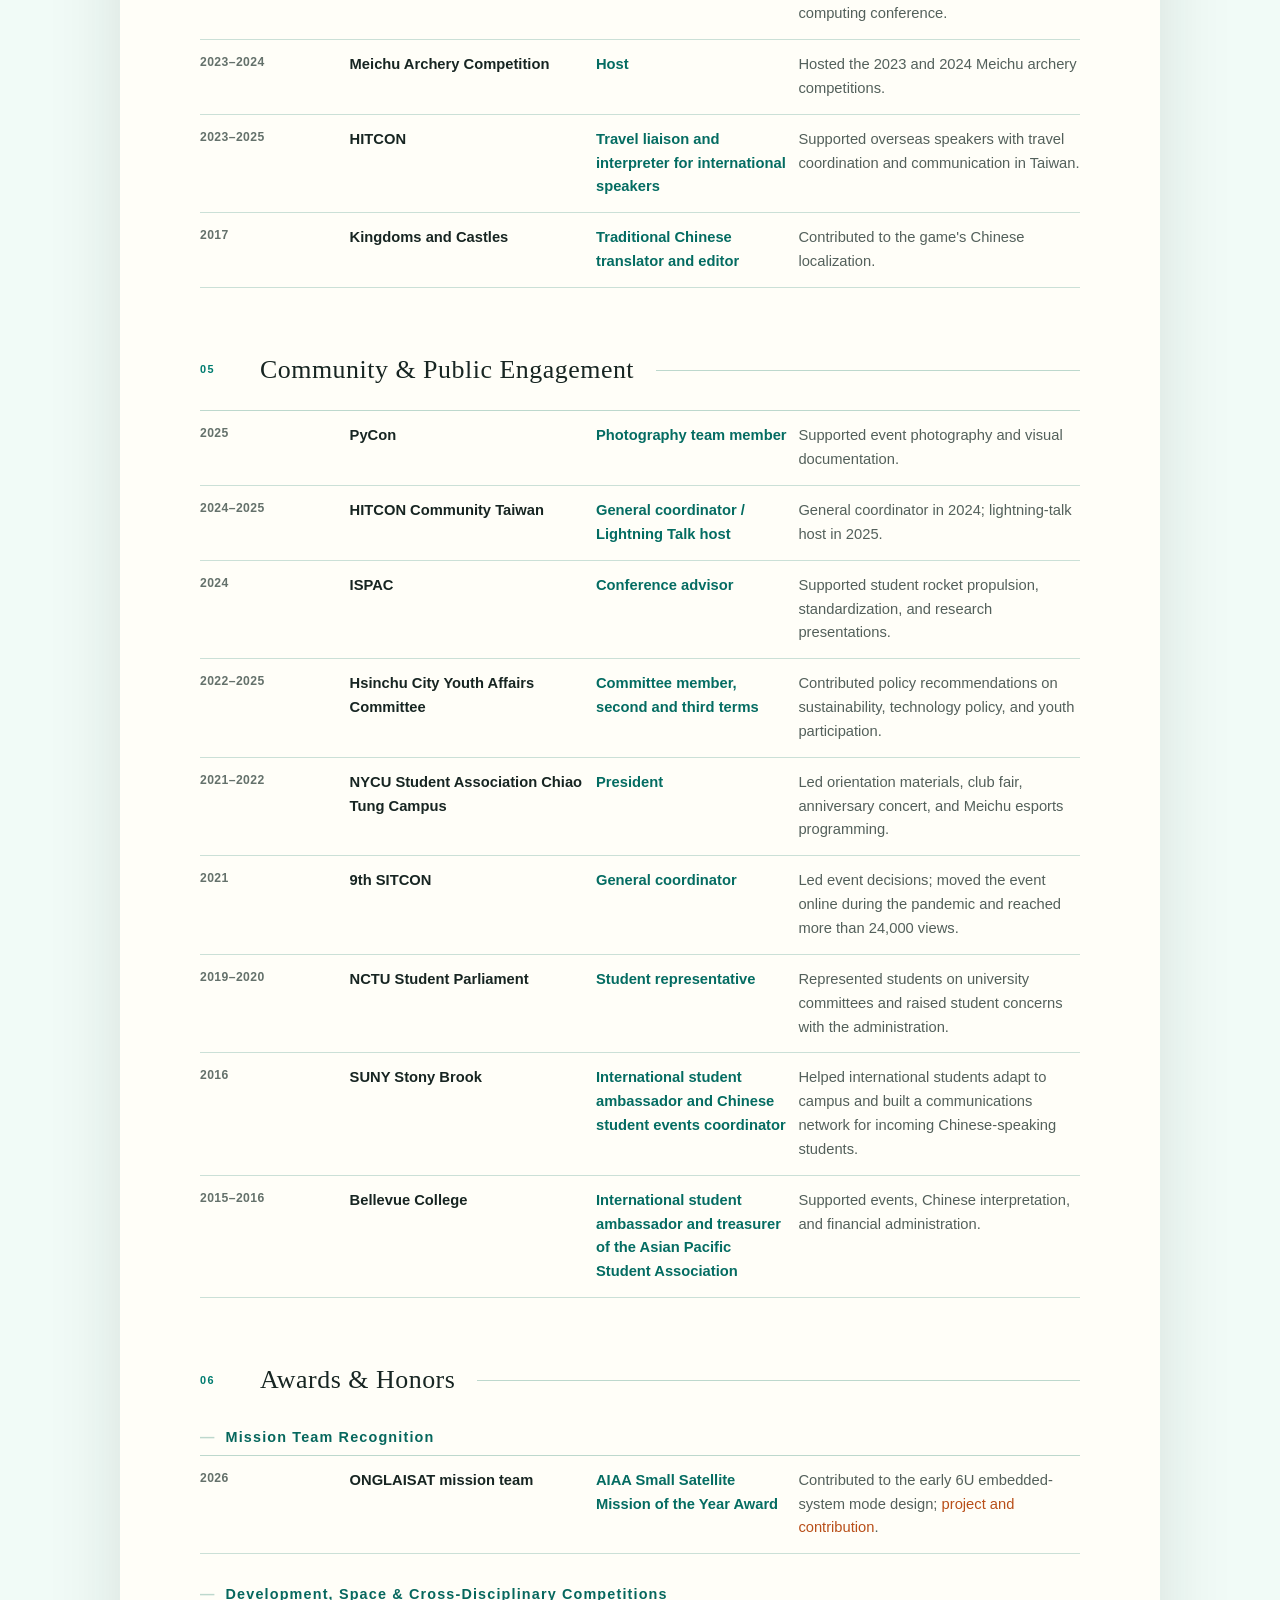
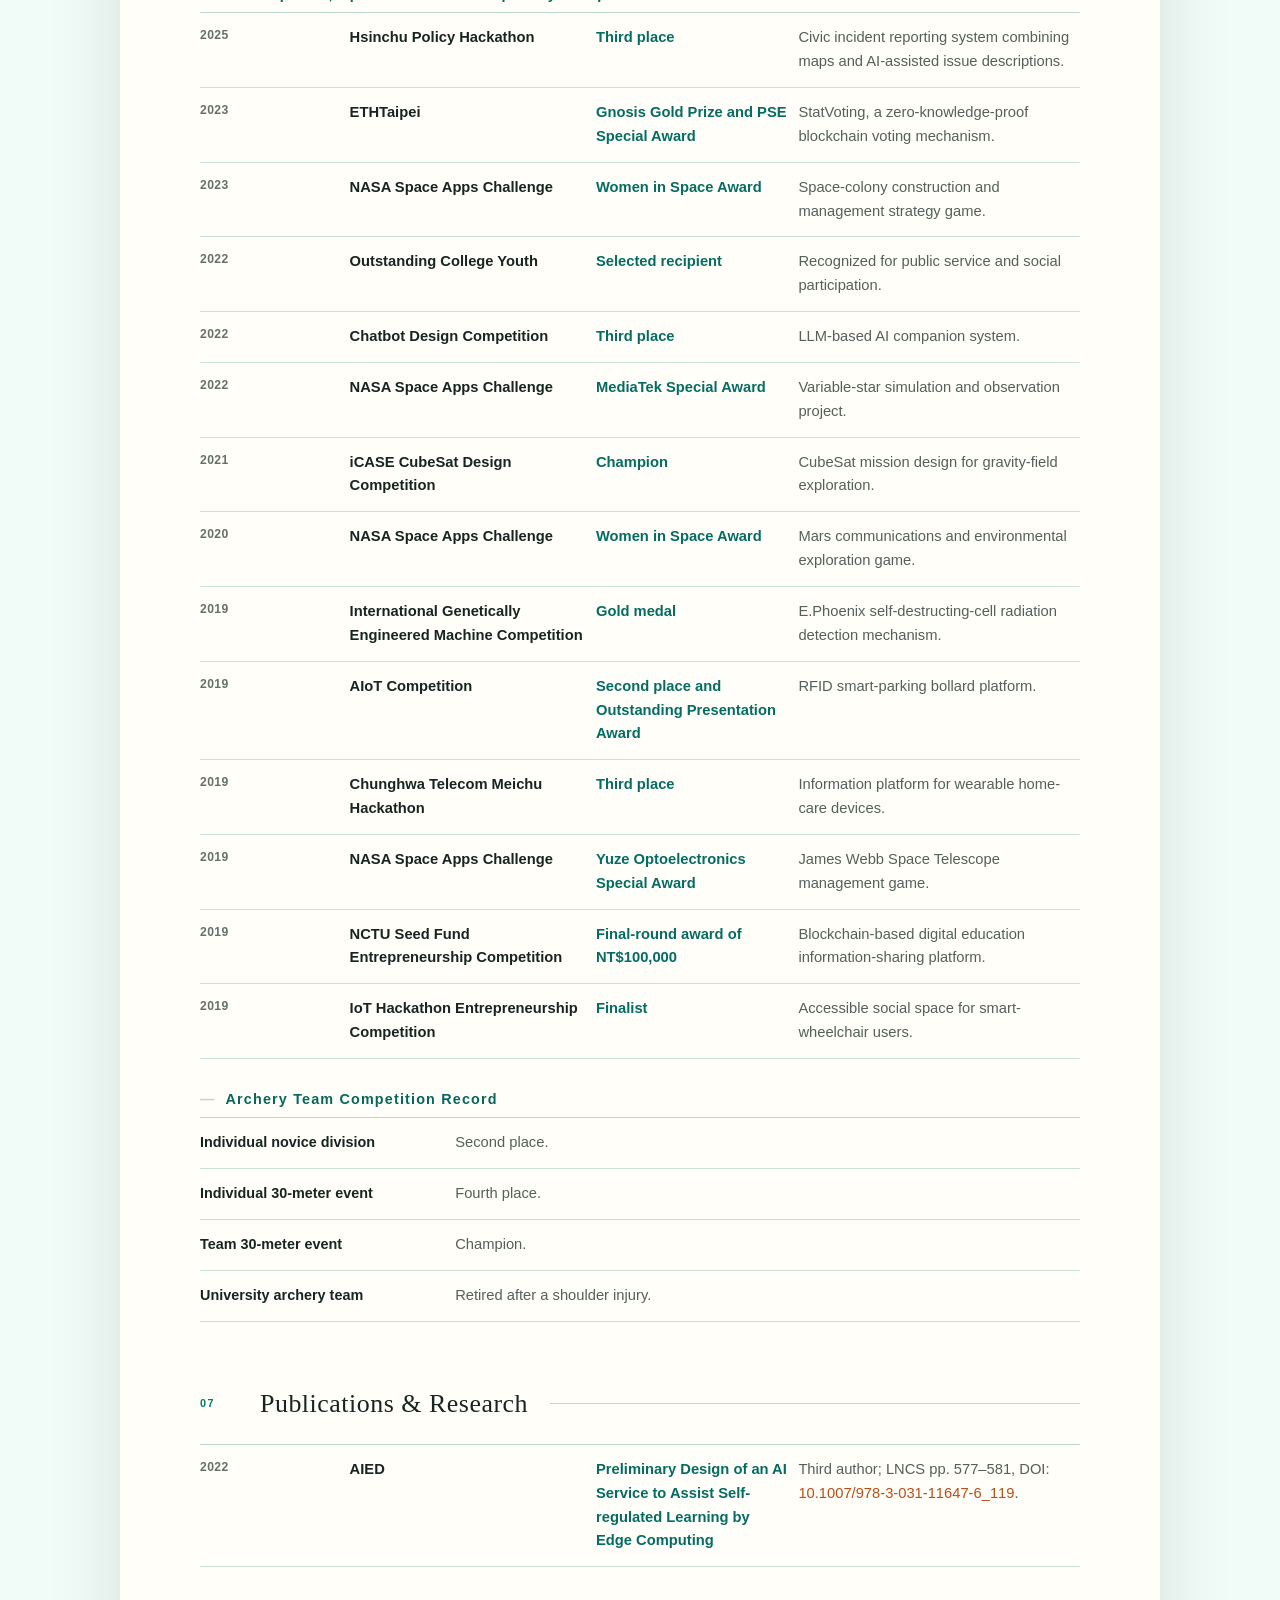
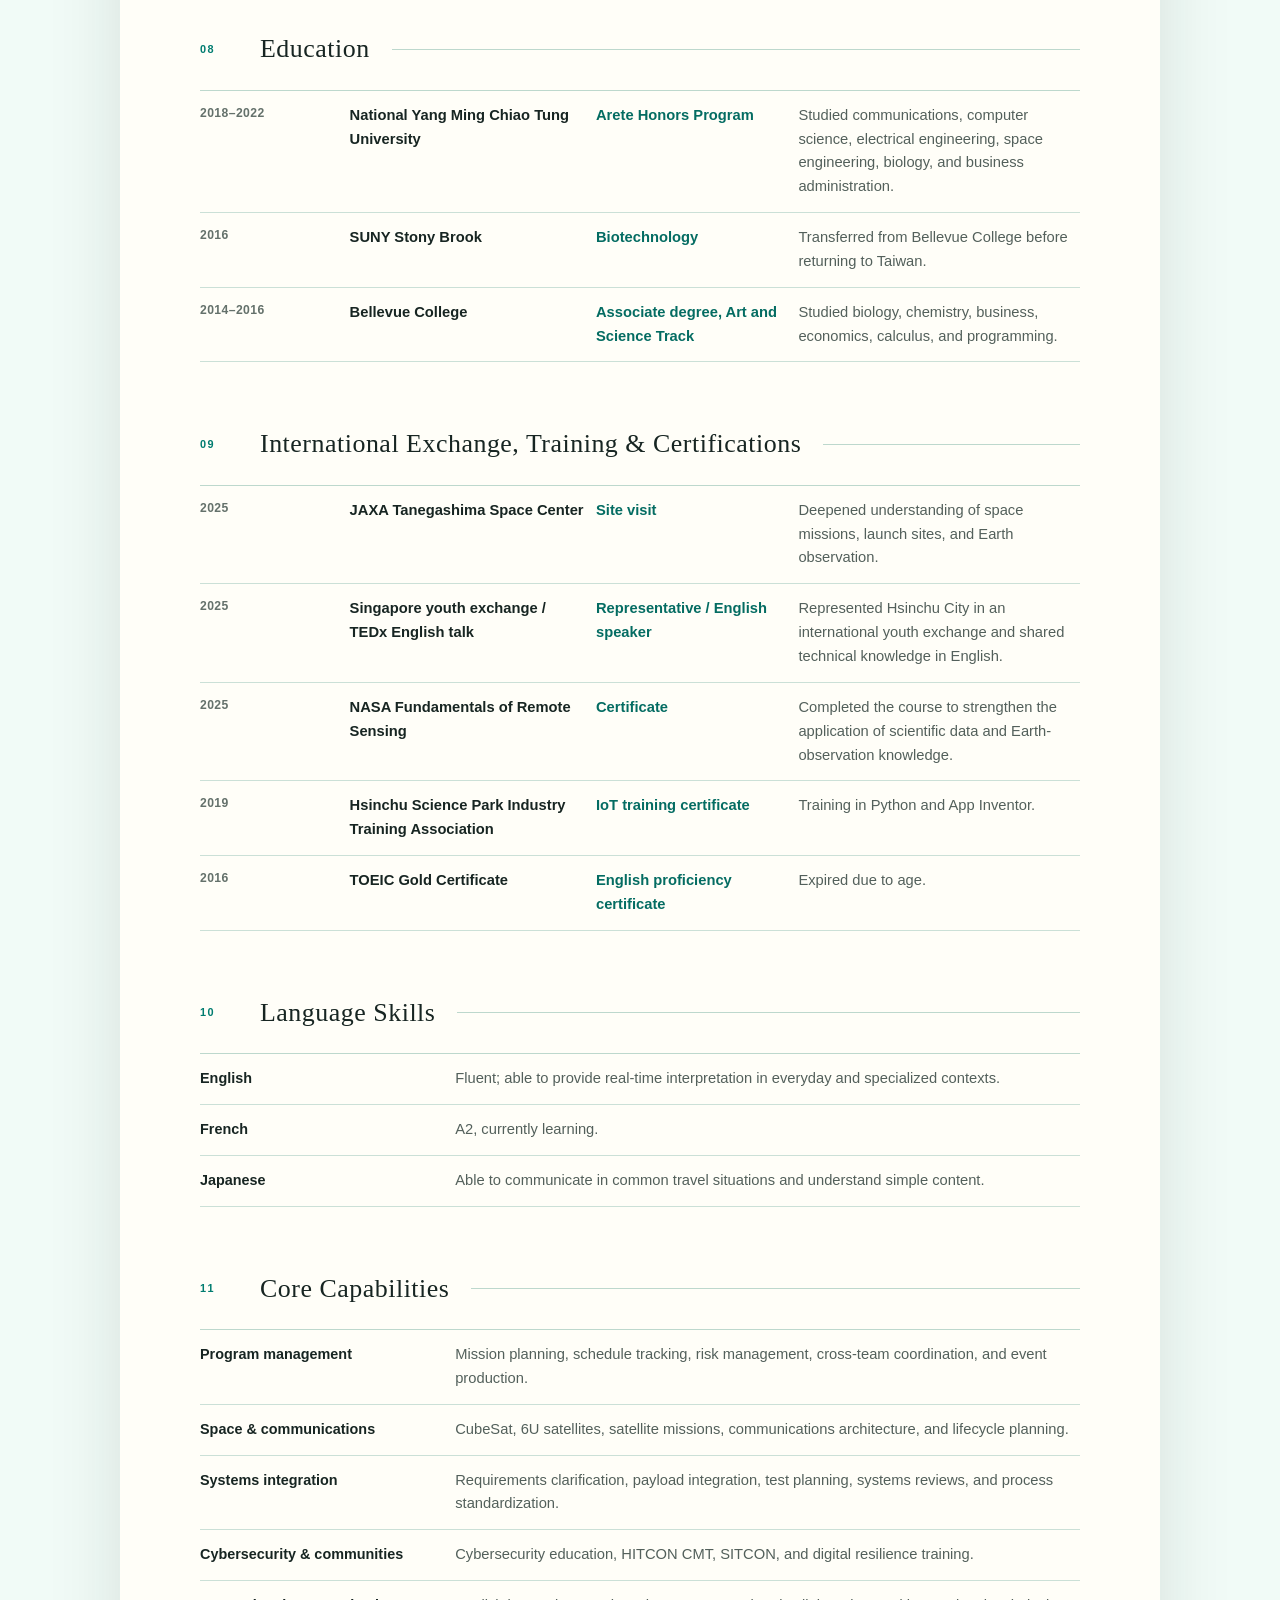
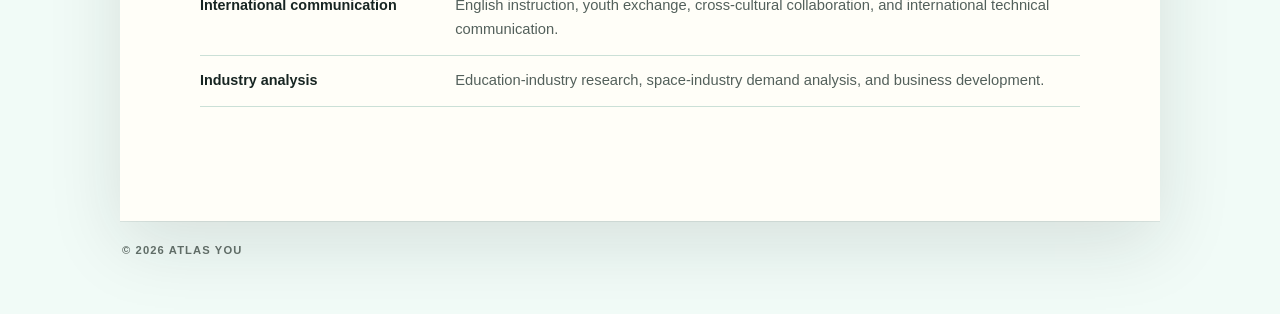
==== commit 96d73d8d: "Update resume content and ONGLAISAT project" ====
--- a/en/index.html
+++ b/en/index.html
@@ -16,9 +16,9 @@
             <ul>
                 <li><a href="index.html#top" aria-current="page">Home</a></li>
                 <li><a href="index.html#summary">Summary</a></li>
+                <li><a href="index.html#projects">Projects</a></li>
+                <li><a href="index.html#experience">Experience</a></li>
                 <li><a href="index.html#awards">Awards</a></li>
-                <li><a href="index.html#experience">Experience</a></li>
-                <li><a href="index.html#projects">Projects</a></li>
                 <li><a class="nav-language" href="../index.html">中文版</a></li>
                 <li><a class="nav-github" href="https://github.com/atlasforcn/atlas-home" target="_blank" rel="noopener">GitHub</a></li>
             </ul>
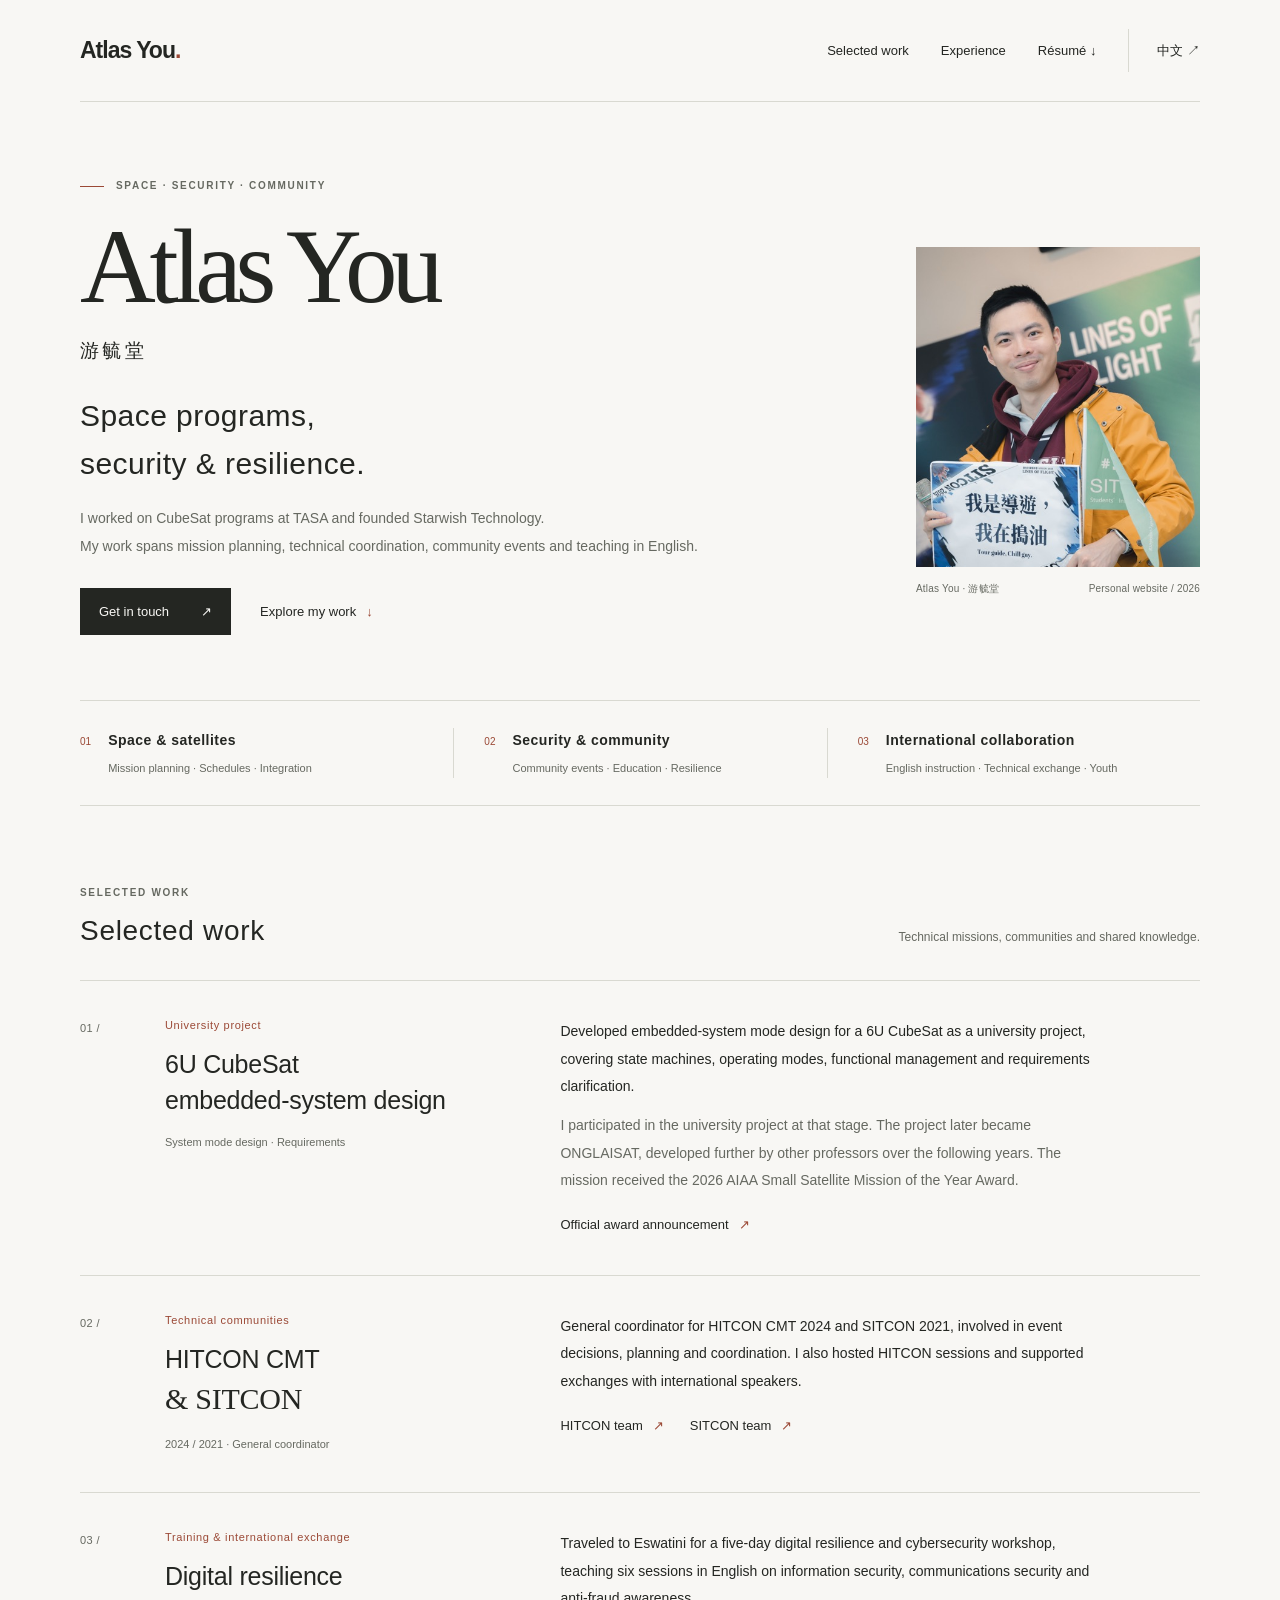
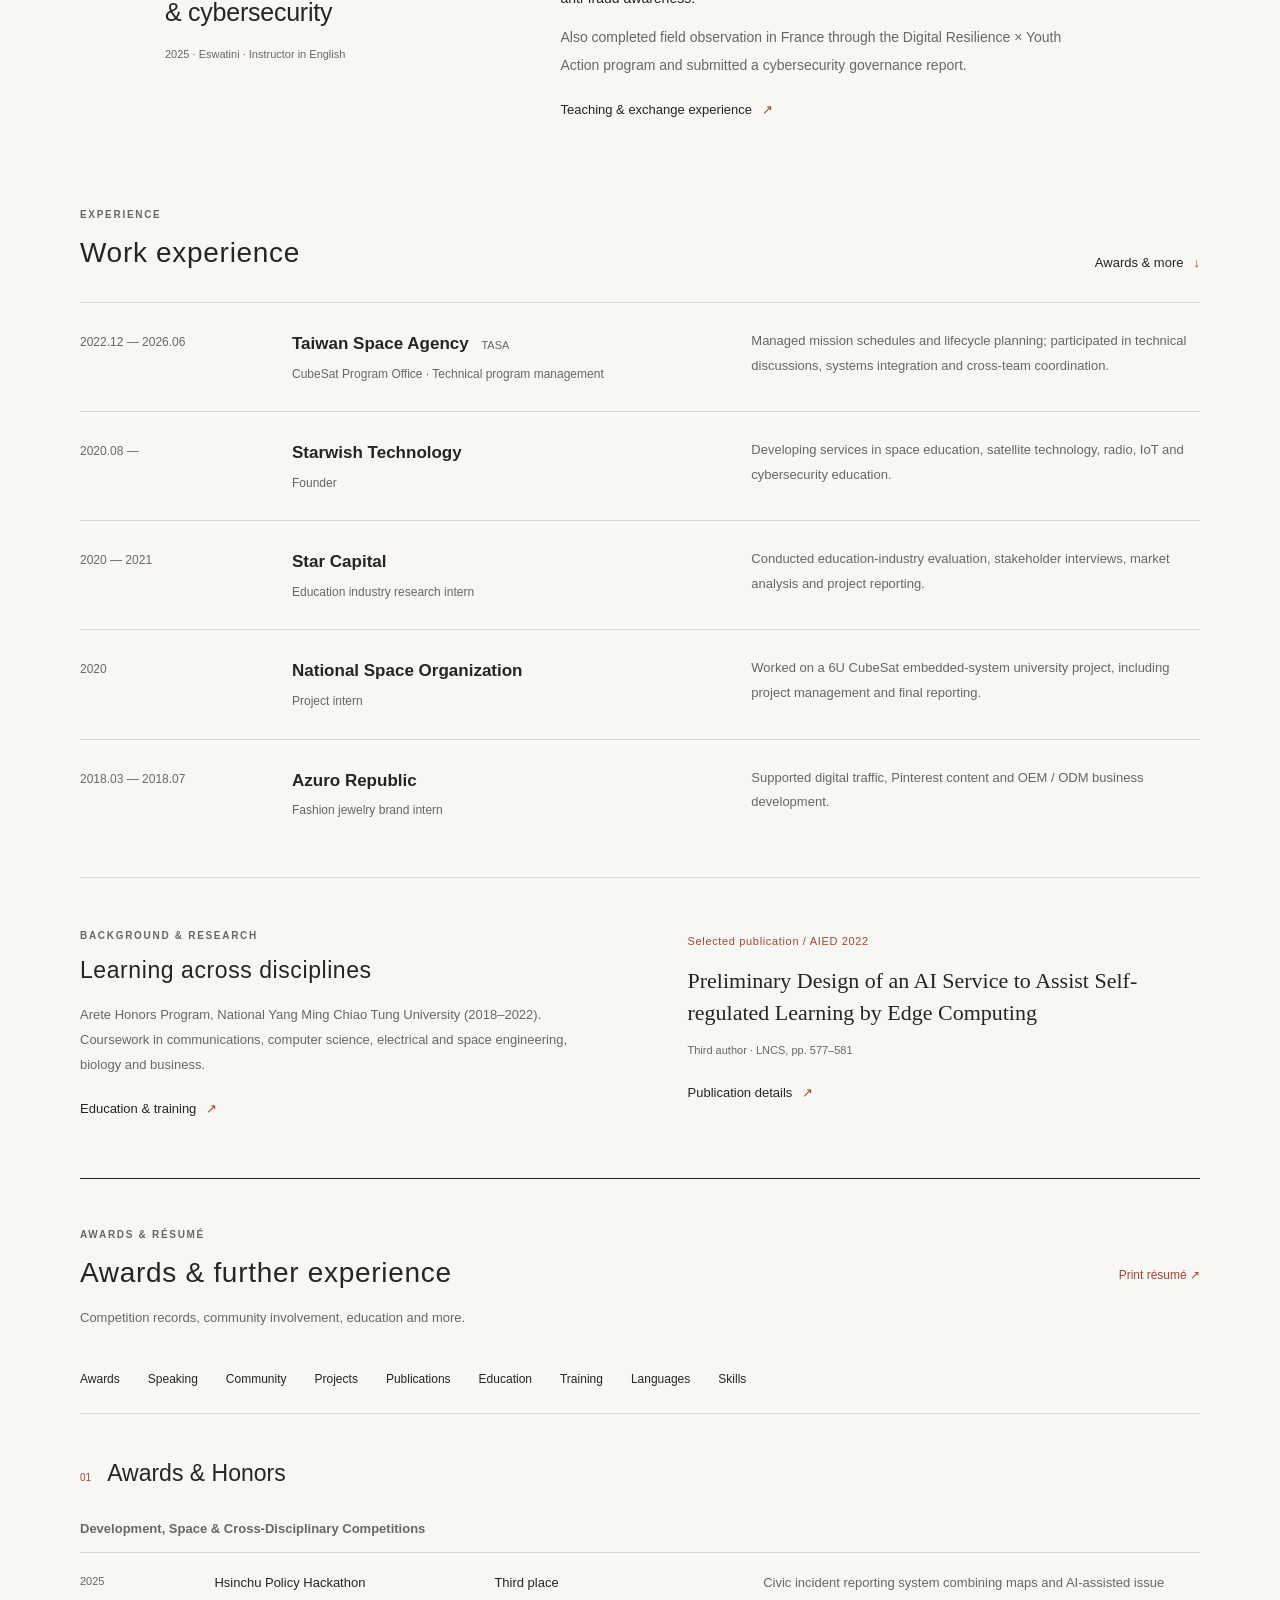
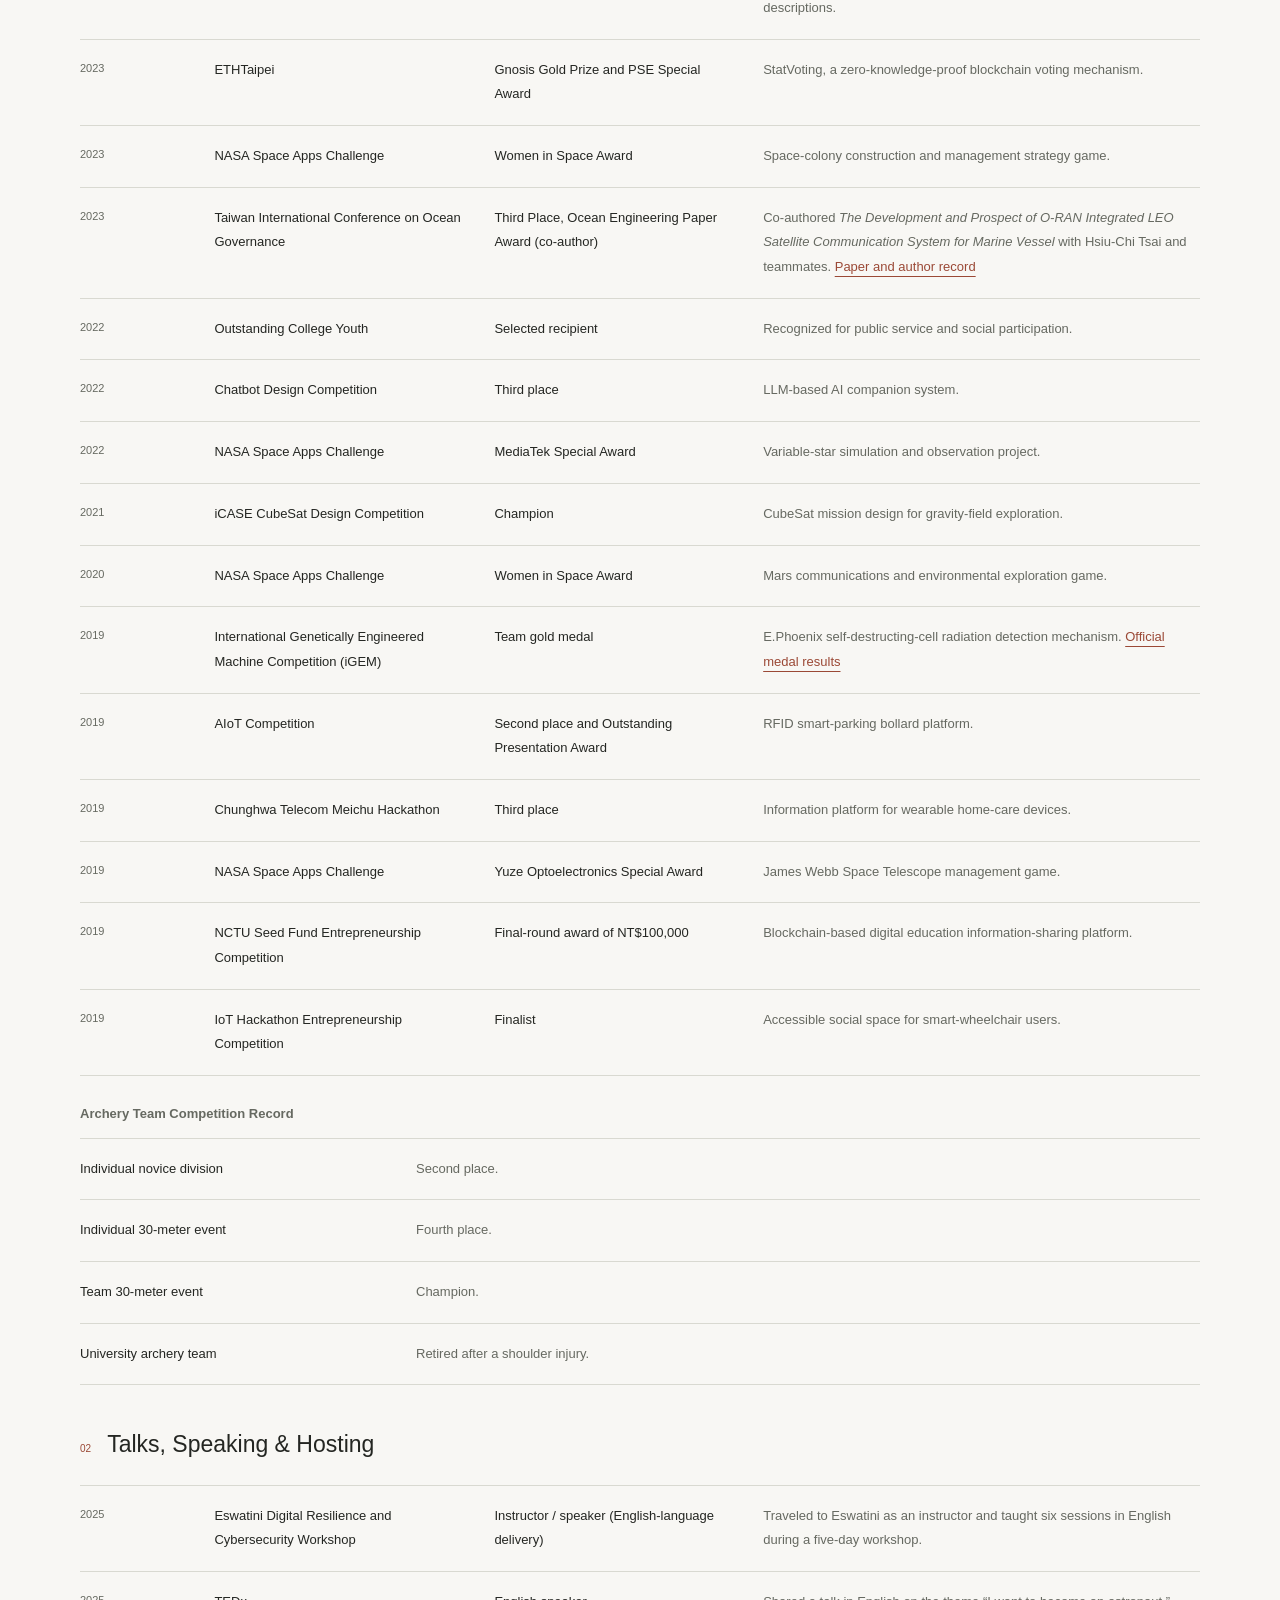
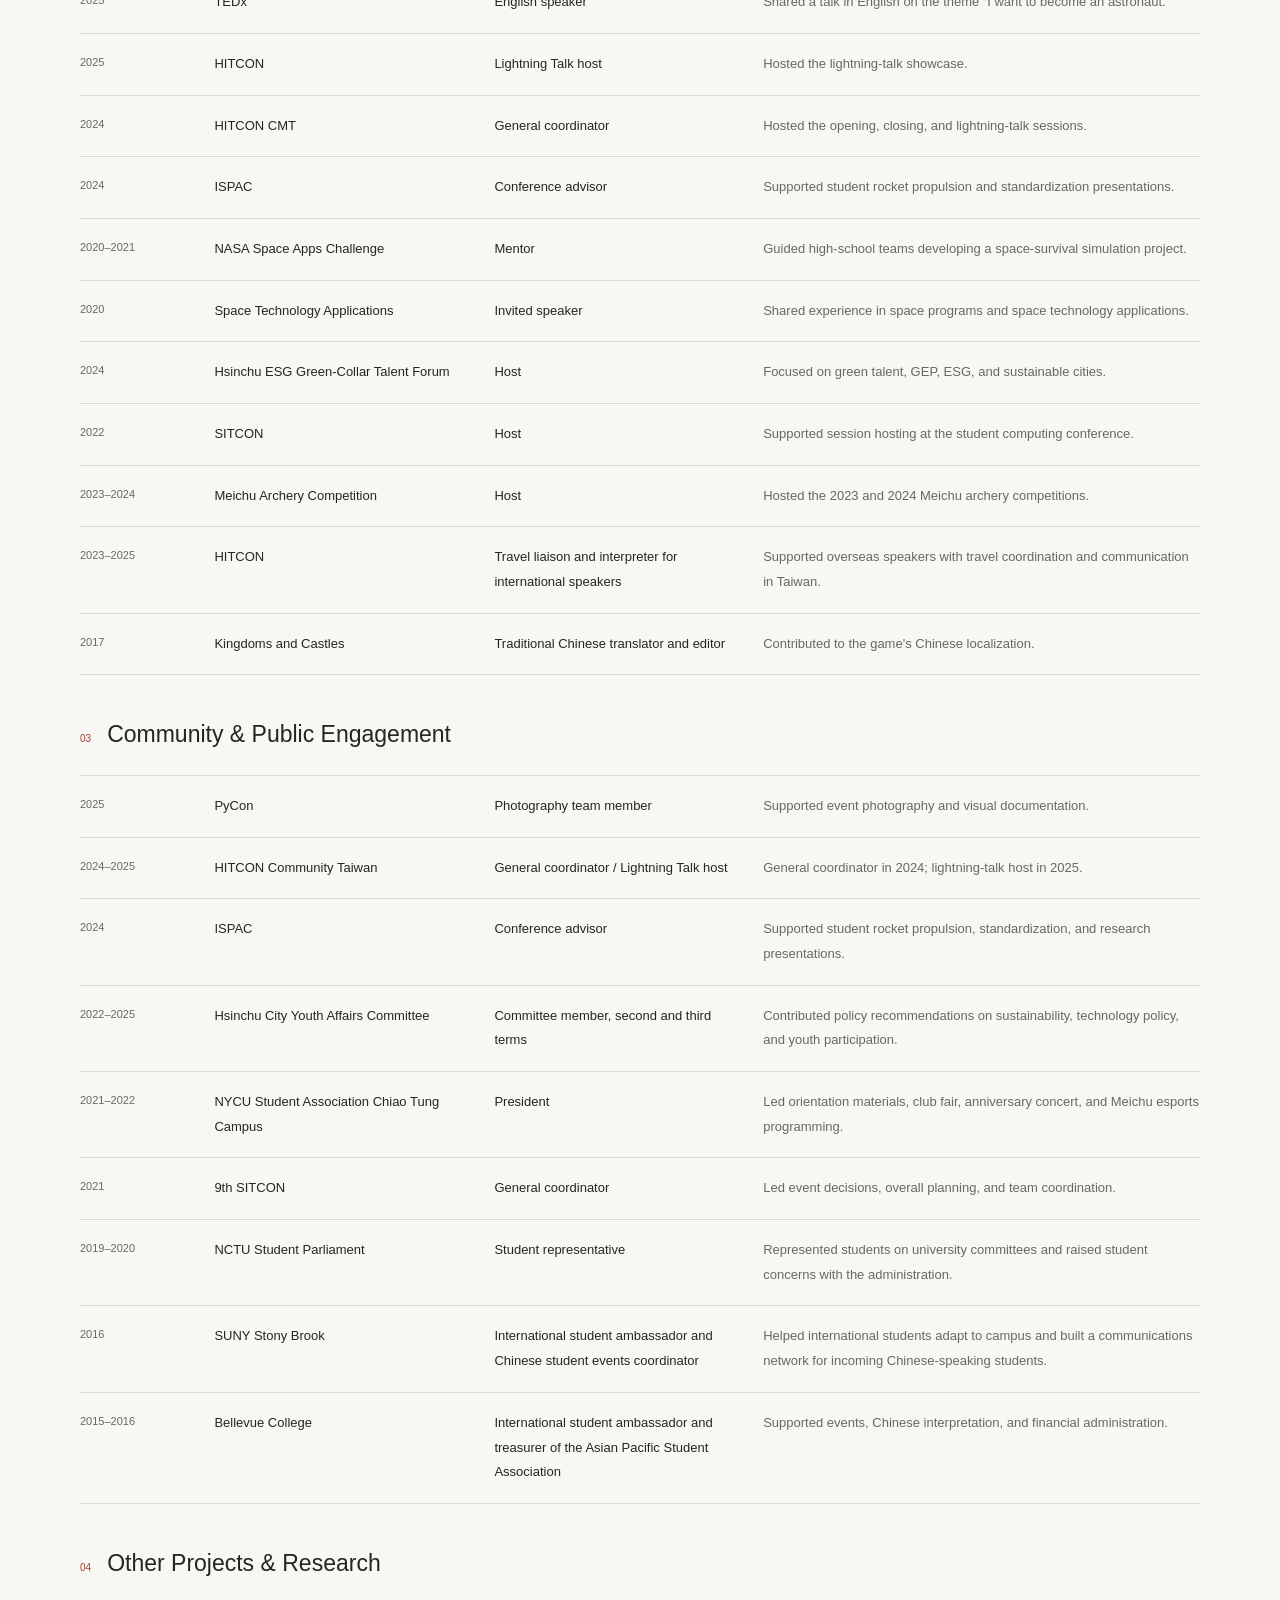
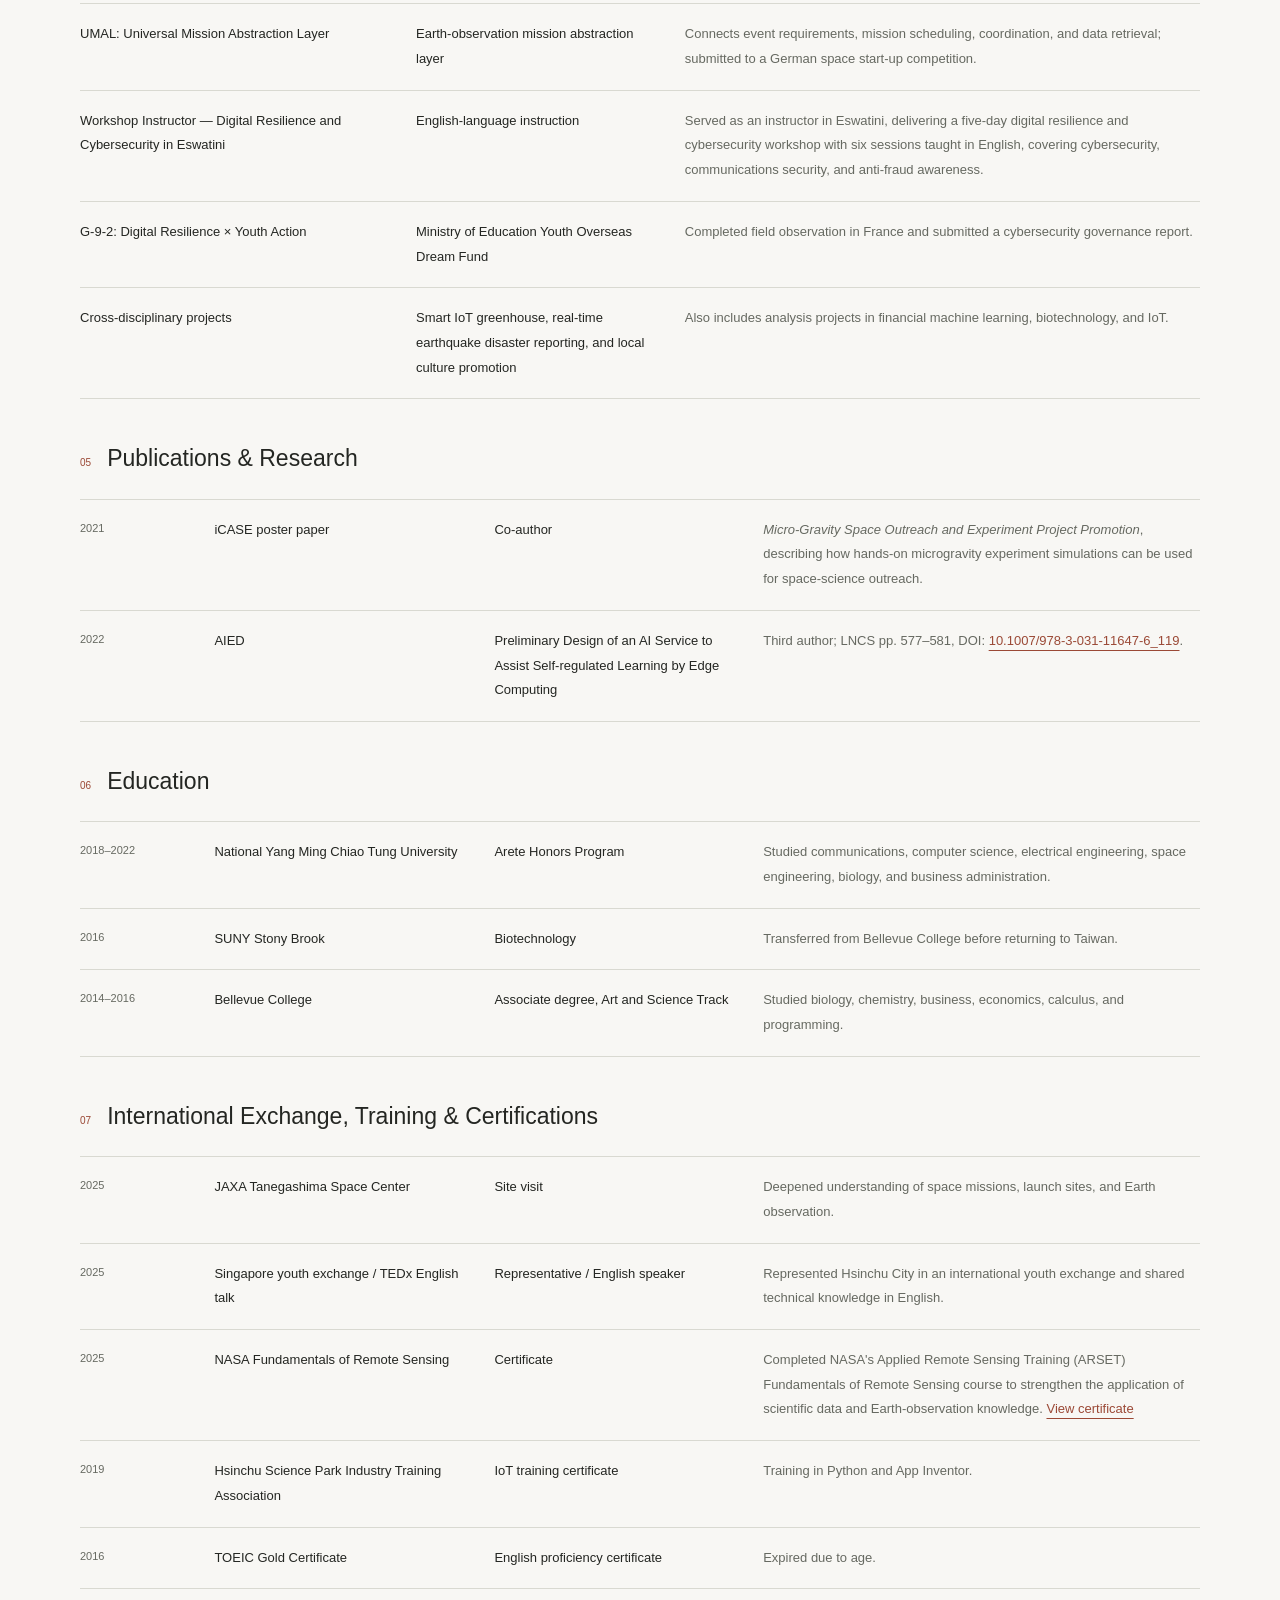
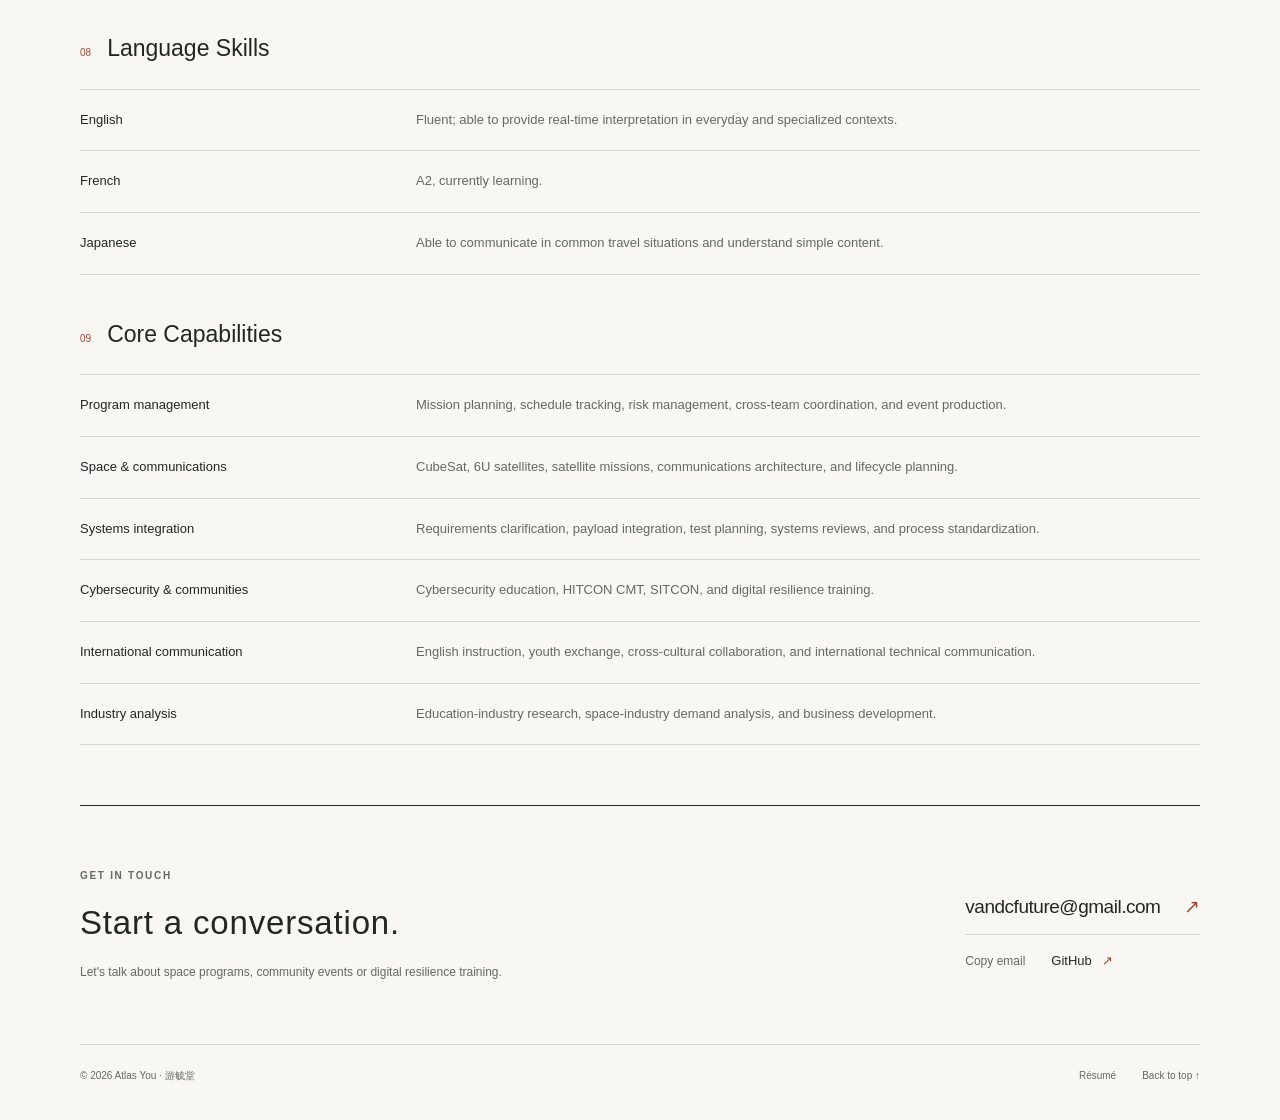
==== commit 25a7af06: "Redesign bilingual personal website and improve search visibility" ====
--- a/en/index.html
+++ b/en/index.html
@@ -3,38 +3,225 @@
 <head>
     <meta charset="UTF-8">
     <meta name="viewport" content="width=device-width, initial-scale=1.0">
-    <title>Atlas You | Aerospace Program Management</title>
-    <meta
-        name="description"
-        content="Atlas You's English resume covering aerospace program management, satellite communications, cybersecurity communities, digital resilience training, and international collaboration."
-    >
-    <link rel="stylesheet" href="../style.css?v=20260822-1">
+    <meta name="color-scheme" content="light">
+    <title>Atlas You 游毓堂 | Space Programs, Security &amp; Digital Resilience</title>
+    <meta name="description" content="Atlas You's personal website. Former CubeSat program work at the Taiwan Space Agency, founder of Starwish Technology, and experience in security communities, digital resilience training and cross-disciplinary collaboration.">
+    <meta name="robots" content="index, follow, max-image-preview:large">
+    <link rel="canonical" href="https://atlasforcn.github.io/atlas-home/en/">
+    <link rel="alternate" hreflang="zh-Hant" href="https://atlasforcn.github.io/atlas-home/">
+    <link rel="alternate" hreflang="en" href="https://atlasforcn.github.io/atlas-home/en/">
+    <link rel="alternate" hreflang="x-default" href="https://atlasforcn.github.io/atlas-home/">
+    <meta property="og:type" content="profile">
+    <meta property="og:site_name" content="Atlas You · 游毓堂">
+    <meta property="og:title" content="Atlas You 游毓堂 | Space Programs, Security &amp; Digital Resilience">
+    <meta property="og:description" content="Atlas You's personal website. Former CubeSat program work at the Taiwan Space Agency, founder of Starwish Technology, and experience in security communities, digital resilience training and cross-disciplinary collaboration.">
+    <meta property="og:url" content="https://atlasforcn.github.io/atlas-home/en/">
+    <meta property="og:locale" content="en_US">
+    <meta property="og:locale:alternate" content="zh_TW">
+    <meta property="og:image" content="https://atlasforcn.github.io/atlas-home/assets/profile-portrait.jpg">
+    <meta property="og:image:alt" content="Atlas You at a SITCON event">
+    <meta name="twitter:card" content="summary">
+    <meta name="twitter:title" content="Atlas You 游毓堂 | Space Programs, Security &amp; Digital Resilience">
+    <meta name="twitter:description" content="Atlas You's personal website. Former CubeSat program work at the Taiwan Space Agency, founder of Starwish Technology, and experience in security communities, digital resilience training and cross-disciplinary collaboration.">
+    <meta name="twitter:image" content="https://atlasforcn.github.io/atlas-home/assets/profile-portrait.jpg">
+    <meta name="twitter:image:alt" content="Atlas You at a SITCON event">
+    <script type="application/ld+json">
+{
+    "@context": "https://schema.org",
+    "@type": "ProfilePage",
+    "@id": "https://atlasforcn.github.io/atlas-home/en/#profile",
+    "url": "https://atlasforcn.github.io/atlas-home/en/",
+    "name": "Atlas You 游毓堂 | Space Programs, Security & Digital Resilience",
+    "inLanguage": "en",
+    "mainEntity": {
+        "@type": "Person",
+        "@id": "https://atlasforcn.github.io/atlas-home/#person",
+        "name": "Atlas You",
+        "alternateName": "游毓堂",
+        "url": "https://atlasforcn.github.io/atlas-home/",
+        "image": "https://atlasforcn.github.io/atlas-home/assets/profile-portrait.jpg",
+        "sameAs": [
+            "https://github.com/atlasforcn"
+        ]
+    }
+}
+    </script>
+    <link rel="stylesheet" href="../home.css?v=20261013-2">
+    <script src="../home.js?v=20261013-2" defer></script>
+    <script src="../script.js?v=20261013-2" defer></script>
 </head>
-<body>
-    <header class="site-header">
-        <nav class="site-nav" aria-label="Primary navigation">
-            <ul>
-                <li><a href="index.html#top" aria-current="page">Home</a></li>
-                <li><a href="index.html#summary">Summary</a></li>
-                <li><a href="index.html#projects">Projects</a></li>
-                <li><a href="index.html#experience">Experience</a></li>
-                <li><a href="index.html#awards">Awards</a></li>
-                <li><a class="nav-language" href="../index.html">中文版</a></li>
-                <li><a class="nav-github" href="https://github.com/atlasforcn/atlas-home" target="_blank" rel="noopener">GitHub</a></li>
-            </ul>
+<body id="top">
+    <a class="skip-link" href="#main">Skip to main content</a>
+    <header class="site-header shell">
+        <a class="wordmark" href="#top" aria-label="Atlas You home">Atlas You<span class="wordmark-dot" aria-hidden="true">.</span></a>
+        <nav aria-label="Primary navigation">
+            <a href="#projects">Selected work</a>
+            <a href="#experience">Experience</a>
+            <a href="#details">Résumé <span aria-hidden="true">↓</span></a>
+            <a class="language-link" href="../index.html" lang="zh-Hant" hreflang="zh-Hant">中文 <span aria-hidden="true">↗</span></a>
         </nav>
     </header>
-
-    <main class="page">
-        <article id="resume-content" class="markdown-body" data-resume-source="../resume-en.md" aria-live="polite">
-            <p class="loading">Loading resume...</p>
-        </article>
+    <main id="main" class="shell" tabindex="-1">
+        <section class="hero" id="summary" aria-labelledby="name">
+            <div class="hero-copy">
+                <p class="eyebrow"><span class="accent-line" aria-hidden="true"></span> SPACE · SECURITY · COMMUNITY</p>
+                <h1 id="name">Atlas You<span class="chinese-name" lang="zh-Hant">游毓堂</span></h1>
+                <p class="hero-title">Space programs,<br> security &amp; resilience.</p>
+                <p class="hero-description">I worked on CubeSat programs at TASA and founded Starwish Technology.<br class="desktop-break"> My work spans mission planning, technical coordination, community events and teaching in English.</p>
+                <div class="hero-links">
+                    <a class="primary-link" href="mailto:vandcfuture@gmail.com">Get in touch <span aria-hidden="true">↗</span></a>
+                    <a class="text-link" href="#projects">Explore my work <span aria-hidden="true">↓</span></a>
+                </div>
+            </div>
+            <figure class="portrait">
+                <img src="../assets/profile-portrait.jpg" width="528" height="528" alt="Atlas You at a SITCON event" fetchpriority="high">
+                <figcaption><span>Atlas You · 游毓堂</span><span>Personal website / 2026</span></figcaption>
+            </figure>
+        </section>
+        <div class="focus-strip" aria-label="Areas of work">
+            <div><span class="small-number">01</span><div><h2>Space &amp; satellites</h2><p>Mission planning · Schedules · Integration</p></div></div>
+            <div><span class="small-number">02</span><div><h2>Security &amp; community</h2><p>Community events · Education · Resilience</p></div></div>
+            <div><span class="small-number">03</span><div><h2>International collaboration</h2><p>English instruction · Technical exchange · Youth</p></div></div>
+        </div>
+        <section class="content-section" id="projects" aria-labelledby="projects-title">
+            <div class="section-heading"><div><p class="eyebrow">SELECTED WORK</p><h2 id="projects-title">Selected work</h2></div><p class="section-aside">Technical missions, communities and shared knowledge.</p></div>
+            <article class="project-row" id="onglaisat">
+                <span class="row-index" aria-hidden="true">01 /</span>
+                <div class="project-identity"><p class="category">University project</p><h3>6U CubeSat<br> embedded-system design</h3><p class="role">System mode design · Requirements</p></div>
+                <div class="project-body"><p>Developed embedded-system mode design for a 6U CubeSat as a university project, covering state machines, operating modes, functional management and requirements clarification.</p><p class="secondary-copy">I participated in the university project at that stage. The project later became ONGLAISAT, developed further by other professors over the following years. The mission received the 2026 AIAA Small Satellite Mission of the Year Award.</p><a class="text-link" href="https://arkedgespace.com/en/news/2026-08-28_ssmoty" target="_blank" rel="noopener noreferrer">Official award announcement <span aria-hidden="true">↗</span><span class="sr-only"> (opens in a new tab)</span></a></div>
+            </article>
+            <article class="project-row" id="community">
+                <span class="row-index" aria-hidden="true">02 /</span>
+                <div class="project-identity"><p class="category">Technical communities</p><h3>HITCON CMT<br> <span lang="en">&amp; SITCON</span></h3><p class="role">2024 / 2021 · General coordinator</p></div>
+                <div class="project-body"><p>General coordinator for HITCON CMT 2024 and SITCON 2021, involved in event decisions, planning and coordination. I also hosted HITCON sessions and supported exchanges with international speakers.</p><div class="inline-links"><a class="text-link" href="https://hitcon.org/2024/CMT/team/" target="_blank" rel="noopener noreferrer">HITCON team <span aria-hidden="true">↗</span><span class="sr-only"> (opens in a new tab)</span></a><a class="text-link" href="https://sitcon.org/2021/team" target="_blank" rel="noopener noreferrer">SITCON team <span aria-hidden="true">↗</span><span class="sr-only"> (opens in a new tab)</span></a></div></div>
+            </article>
+            <article class="project-row">
+                <span class="row-index" aria-hidden="true">03 /</span>
+                <div class="project-identity"><p class="category">Training &amp; international exchange</p><h3>Digital resilience<br> &amp; cybersecurity</h3><p class="role">2025 · Eswatini · Instructor in English</p></div>
+                <div class="project-body"><p>Traveled to Eswatini for a five-day digital resilience and cybersecurity workshop, teaching six sessions in English on information security, communications security and anti-fraud awareness.</p><p class="secondary-copy">Also completed field observation in France through the Digital Resilience × Youth Action program and submitted a cybersecurity governance report.</p><a class="text-link" href="#talks">Teaching &amp; exchange experience <span aria-hidden="true">↗</span></a></div>
+            </article>
+        </section>
+        <section class="content-section experience-section" id="experience" aria-labelledby="experience-title">
+            <div class="section-heading"><div><p class="eyebrow">EXPERIENCE</p><h2 id="experience-title">Work experience</h2></div><a class="text-link" href="#awards">Awards &amp; more <span aria-hidden="true">↓</span></a></div>
+            <div class="career-list">
+                <article class="career-row"><p class="career-date">2022.12 — 2026.06</p><div><h3>Taiwan Space Agency <span class="organization-abbr">TASA</span></h3><p class="career-role">CubeSat Program Office · Technical program management</p></div><p class="career-description">Managed mission schedules and lifecycle planning; participated in technical discussions, systems integration and cross-team coordination.</p></article>
+                <article class="career-row"><p class="career-date">2020.08 —</p><div><h3>Starwish Technology</h3><p class="career-role">Founder</p></div><p class="career-description">Developing services in space education, satellite technology, radio, IoT and cybersecurity education.</p></article>
+                <article class="career-row"><p class="career-date">2020 — 2021</p><div><h3>Star Capital</h3><p class="career-role">Education industry research intern</p></div><p class="career-description">Conducted education-industry evaluation, stakeholder interviews, market analysis and project reporting.</p></article>
+                <article class="career-row"><p class="career-date">2020</p><div><h3>National Space Organization</h3><p class="career-role">Project intern</p></div><p class="career-description">Worked on a 6U CubeSat embedded-system university project, including project management and final reporting.</p></article>
+                <article class="career-row"><p class="career-date">2018.03 — 2018.07</p><div><h3>Azuro Republic</h3><p class="career-role">Fashion jewelry brand intern</p></div><p class="career-description">Supported digital traffic, Pinterest content and OEM / ODM business development.</p></article>
+            </div>
+        </section>
+        <section class="background-section" aria-labelledby="background-title">
+            <div><p class="eyebrow">BACKGROUND &amp; RESEARCH</p><h2 id="background-title">Learning across disciplines</h2><p>Arete Honors Program, National Yang Ming Chiao Tung University (2018–2022). Coursework in communications, computer science, electrical and space engineering, biology and business.</p><a class="text-link" href="#education">Education &amp; training <span aria-hidden="true">↗</span></a></div>
+            <div class="publication"><p class="category">Selected publication / AIED 2022</p><h3 lang="en">Preliminary Design of an AI Service to Assist Self-regulated Learning by Edge Computing</h3><p class="secondary-copy">Third author · LNCS, pp. 577–581</p><a class="text-link" href="https://doi.org/10.1007/978-3-031-11647-6_119" target="_blank" rel="noopener noreferrer">Publication details <span aria-hidden="true">↗</span><span class="sr-only"> (opens in a new tab)</span></a></div>
+        </section>
+        <section class="details-section" id="details" aria-labelledby="details-title">
+            <div class="section-heading"><div><p class="eyebrow">AWARDS &amp; RÉSUMÉ</p><h2 id="details-title">Awards &amp; further experience</h2></div><button class="details-print" type="button" data-print hidden>Print résumé <span aria-hidden="true">↗</span></button></div>
+            <p class="details-intro">Competition records, community involvement, education and more.</p>
+            <nav class="details-nav" aria-label="Résumé sections"><a href="#awards">Awards</a><a href="#talks">Speaking</a><a href="#community-history">Community</a><a href="#research-projects">Projects</a><a href="#publications">Publications</a><a href="#education">Education</a><a href="#training">Training</a><a href="#languages">Languages</a><a href="#skills">Skills</a></nav>
+            <div id="resume-content" class="resume-details" data-resume-source="../resume-en.md" data-resume-mode="details" data-resume-prerendered="true" aria-busy="false">
+<!-- resume-details:start -->
+<section class="resume-section" aria-labelledby="awards" data-section="01">
+<h3 id="awards" data-section="01">Awards &amp; Honors</h3>
+<h4 id="awards-cross-domain">Development, Space &amp; Cross-Disciplinary Competitions</h4>
+<table class="resume-table cols-4"><tbody><tr><td class="resume-cell resume-cell-0" data-label="Time">2025</td><td class="resume-cell resume-cell-1" data-label="Organization / Event">Hsinchu Policy Hackathon</td><td class="resume-cell resume-cell-2" data-label="Role / Outcome">Third place</td><td class="resume-cell resume-cell-3" data-label="Notes">Civic incident reporting system combining maps and AI-assisted issue descriptions.</td></tr>
+<tr><td class="resume-cell resume-cell-0" data-label="Time">2023</td><td class="resume-cell resume-cell-1" data-label="Organization / Event">ETHTaipei</td><td class="resume-cell resume-cell-2" data-label="Role / Outcome">Gnosis Gold Prize and PSE Special Award</td><td class="resume-cell resume-cell-3" data-label="Notes">StatVoting, a zero-knowledge-proof blockchain voting mechanism.</td></tr>
+<tr><td class="resume-cell resume-cell-0" data-label="Time">2023</td><td class="resume-cell resume-cell-1" data-label="Organization / Event">NASA Space Apps Challenge</td><td class="resume-cell resume-cell-2" data-label="Role / Outcome">Women in Space Award</td><td class="resume-cell resume-cell-3" data-label="Notes">Space-colony construction and management strategy game.</td></tr>
+<tr><td class="resume-cell resume-cell-0" data-label="Time">2023</td><td class="resume-cell resume-cell-1" data-label="Organization / Event">Taiwan International Conference on Ocean Governance</td><td class="resume-cell resume-cell-2" data-label="Role / Outcome">Third Place, Ocean Engineering Paper Award (co-author)</td><td class="resume-cell resume-cell-3" data-label="Notes">Co-authored <em>The Development and Prospect of O-RAN Integrated LEO Satellite Communication System for Marine Vessel</em> with Hsiu-Chi Tsai and teammates. <a href="https://www.researchgate.net/publication/369358314_The_Development_and_Prospect_of_O-RAN_Integrated_LEO_Satellite_Communication_System_for_Marine_Vessel" target="_blank" rel="noopener">Paper and author record</a></td></tr>
+<tr><td class="resume-cell resume-cell-0" data-label="Time">2022</td><td class="resume-cell resume-cell-1" data-label="Organization / Event">Outstanding College Youth</td><td class="resume-cell resume-cell-2" data-label="Role / Outcome">Selected recipient</td><td class="resume-cell resume-cell-3" data-label="Notes">Recognized for public service and social participation.</td></tr>
+<tr><td class="resume-cell resume-cell-0" data-label="Time">2022</td><td class="resume-cell resume-cell-1" data-label="Organization / Event">Chatbot Design Competition</td><td class="resume-cell resume-cell-2" data-label="Role / Outcome">Third place</td><td class="resume-cell resume-cell-3" data-label="Notes">LLM-based AI companion system.</td></tr>
+<tr><td class="resume-cell resume-cell-0" data-label="Time">2022</td><td class="resume-cell resume-cell-1" data-label="Organization / Event">NASA Space Apps Challenge</td><td class="resume-cell resume-cell-2" data-label="Role / Outcome">MediaTek Special Award</td><td class="resume-cell resume-cell-3" data-label="Notes">Variable-star simulation and observation project.</td></tr>
+<tr><td class="resume-cell resume-cell-0" data-label="Time">2021</td><td class="resume-cell resume-cell-1" data-label="Organization / Event">iCASE CubeSat Design Competition</td><td class="resume-cell resume-cell-2" data-label="Role / Outcome">Champion</td><td class="resume-cell resume-cell-3" data-label="Notes">CubeSat mission design for gravity-field exploration.</td></tr>
+<tr><td class="resume-cell resume-cell-0" data-label="Time">2020</td><td class="resume-cell resume-cell-1" data-label="Organization / Event">NASA Space Apps Challenge</td><td class="resume-cell resume-cell-2" data-label="Role / Outcome">Women in Space Award</td><td class="resume-cell resume-cell-3" data-label="Notes">Mars communications and environmental exploration game.</td></tr>
+<tr><td class="resume-cell resume-cell-0" data-label="Time">2019</td><td class="resume-cell resume-cell-1" data-label="Organization / Event">International Genetically Engineered Machine Competition (iGEM)</td><td class="resume-cell resume-cell-2" data-label="Role / Outcome">Team gold medal</td><td class="resume-cell resume-cell-3" data-label="Notes">E.Phoenix self-destructing-cell radiation detection mechanism. <a href="https://competition.igem.org/results/2019?tab=medals" target="_blank" rel="noopener">Official medal results</a></td></tr>
+<tr><td class="resume-cell resume-cell-0" data-label="Time">2019</td><td class="resume-cell resume-cell-1" data-label="Organization / Event">AIoT Competition</td><td class="resume-cell resume-cell-2" data-label="Role / Outcome">Second place and Outstanding Presentation Award</td><td class="resume-cell resume-cell-3" data-label="Notes">RFID smart-parking bollard platform.</td></tr>
+<tr><td class="resume-cell resume-cell-0" data-label="Time">2019</td><td class="resume-cell resume-cell-1" data-label="Organization / Event">Chunghwa Telecom Meichu Hackathon</td><td class="resume-cell resume-cell-2" data-label="Role / Outcome">Third place</td><td class="resume-cell resume-cell-3" data-label="Notes">Information platform for wearable home-care devices.</td></tr>
+<tr><td class="resume-cell resume-cell-0" data-label="Time">2019</td><td class="resume-cell resume-cell-1" data-label="Organization / Event">NASA Space Apps Challenge</td><td class="resume-cell resume-cell-2" data-label="Role / Outcome">Yuze Optoelectronics Special Award</td><td class="resume-cell resume-cell-3" data-label="Notes">James Webb Space Telescope management game.</td></tr>
+<tr><td class="resume-cell resume-cell-0" data-label="Time">2019</td><td class="resume-cell resume-cell-1" data-label="Organization / Event">NCTU Seed Fund Entrepreneurship Competition</td><td class="resume-cell resume-cell-2" data-label="Role / Outcome">Final-round award of NT$100,000</td><td class="resume-cell resume-cell-3" data-label="Notes">Blockchain-based digital education information-sharing platform.</td></tr>
+<tr><td class="resume-cell resume-cell-0" data-label="Time">2019</td><td class="resume-cell resume-cell-1" data-label="Organization / Event">IoT Hackathon Entrepreneurship Competition</td><td class="resume-cell resume-cell-2" data-label="Role / Outcome">Finalist</td><td class="resume-cell resume-cell-3" data-label="Notes">Accessible social space for smart-wheelchair users.</td></tr></tbody></table>
+<h4 id="archery-awards">Archery Team Competition Record</h4>
+<table class="resume-table cols-2"><tbody><tr><td class="resume-cell resume-cell-0" data-label="Item">Individual novice division</td><td class="resume-cell resume-cell-1" data-label="Details">Second place.</td></tr>
+<tr><td class="resume-cell resume-cell-0" data-label="Item">Individual 30-meter event</td><td class="resume-cell resume-cell-1" data-label="Details">Fourth place.</td></tr>
+<tr><td class="resume-cell resume-cell-0" data-label="Item">Team 30-meter event</td><td class="resume-cell resume-cell-1" data-label="Details">Champion.</td></tr>
+<tr><td class="resume-cell resume-cell-0" data-label="Item">University archery team</td><td class="resume-cell resume-cell-1" data-label="Details">Retired after a shoulder injury.</td></tr></tbody></table>
+</section>
+<section class="resume-section" aria-labelledby="talks" data-section="02">
+<h3 id="talks" data-section="02">Talks, Speaking &amp; Hosting</h3>
+<table class="resume-table cols-4"><tbody><tr><td class="resume-cell resume-cell-0" data-label="Time">2025</td><td class="resume-cell resume-cell-1" data-label="Organization / Event">Eswatini Digital Resilience and Cybersecurity Workshop</td><td class="resume-cell resume-cell-2" data-label="Role / Outcome">Instructor / speaker (English-language delivery)</td><td class="resume-cell resume-cell-3" data-label="Notes">Traveled to Eswatini as an instructor and taught six sessions in English during a five-day workshop.</td></tr>
+<tr><td class="resume-cell resume-cell-0" data-label="Time">2025</td><td class="resume-cell resume-cell-1" data-label="Organization / Event">TEDx</td><td class="resume-cell resume-cell-2" data-label="Role / Outcome">English speaker</td><td class="resume-cell resume-cell-3" data-label="Notes">Shared a talk in English on the theme “I want to become an astronaut.”</td></tr>
+<tr><td class="resume-cell resume-cell-0" data-label="Time">2025</td><td class="resume-cell resume-cell-1" data-label="Organization / Event">HITCON</td><td class="resume-cell resume-cell-2" data-label="Role / Outcome">Lightning Talk host</td><td class="resume-cell resume-cell-3" data-label="Notes">Hosted the lightning-talk showcase.</td></tr>
+<tr><td class="resume-cell resume-cell-0" data-label="Time">2024</td><td class="resume-cell resume-cell-1" data-label="Organization / Event">HITCON CMT</td><td class="resume-cell resume-cell-2" data-label="Role / Outcome">General coordinator</td><td class="resume-cell resume-cell-3" data-label="Notes">Hosted the opening, closing, and lightning-talk sessions.</td></tr>
+<tr><td class="resume-cell resume-cell-0" data-label="Time">2024</td><td class="resume-cell resume-cell-1" data-label="Organization / Event">ISPAC</td><td class="resume-cell resume-cell-2" data-label="Role / Outcome">Conference advisor</td><td class="resume-cell resume-cell-3" data-label="Notes">Supported student rocket propulsion and standardization presentations.</td></tr>
+<tr><td class="resume-cell resume-cell-0" data-label="Time">2020–2021</td><td class="resume-cell resume-cell-1" data-label="Organization / Event">NASA Space Apps Challenge</td><td class="resume-cell resume-cell-2" data-label="Role / Outcome">Mentor</td><td class="resume-cell resume-cell-3" data-label="Notes">Guided high-school teams developing a space-survival simulation project.</td></tr>
+<tr><td class="resume-cell resume-cell-0" data-label="Time">2020</td><td class="resume-cell resume-cell-1" data-label="Organization / Event">Space Technology Applications</td><td class="resume-cell resume-cell-2" data-label="Role / Outcome">Invited speaker</td><td class="resume-cell resume-cell-3" data-label="Notes">Shared experience in space programs and space technology applications.</td></tr>
+<tr><td class="resume-cell resume-cell-0" data-label="Time">2024</td><td class="resume-cell resume-cell-1" data-label="Organization / Event">Hsinchu ESG Green-Collar Talent Forum</td><td class="resume-cell resume-cell-2" data-label="Role / Outcome">Host</td><td class="resume-cell resume-cell-3" data-label="Notes">Focused on green talent, GEP, ESG, and sustainable cities.</td></tr>
+<tr><td class="resume-cell resume-cell-0" data-label="Time">2022</td><td class="resume-cell resume-cell-1" data-label="Organization / Event">SITCON</td><td class="resume-cell resume-cell-2" data-label="Role / Outcome">Host</td><td class="resume-cell resume-cell-3" data-label="Notes">Supported session hosting at the student computing conference.</td></tr>
+<tr><td class="resume-cell resume-cell-0" data-label="Time">2023–2024</td><td class="resume-cell resume-cell-1" data-label="Organization / Event">Meichu Archery Competition</td><td class="resume-cell resume-cell-2" data-label="Role / Outcome">Host</td><td class="resume-cell resume-cell-3" data-label="Notes">Hosted the 2023 and 2024 Meichu archery competitions.</td></tr>
+<tr><td class="resume-cell resume-cell-0" data-label="Time">2023–2025</td><td class="resume-cell resume-cell-1" data-label="Organization / Event">HITCON</td><td class="resume-cell resume-cell-2" data-label="Role / Outcome">Travel liaison and interpreter for international speakers</td><td class="resume-cell resume-cell-3" data-label="Notes">Supported overseas speakers with travel coordination and communication in Taiwan.</td></tr>
+<tr><td class="resume-cell resume-cell-0" data-label="Time">2017</td><td class="resume-cell resume-cell-1" data-label="Organization / Event">Kingdoms and Castles</td><td class="resume-cell resume-cell-2" data-label="Role / Outcome">Traditional Chinese translator and editor</td><td class="resume-cell resume-cell-3" data-label="Notes">Contributed to the game&#39;s Chinese localization.</td></tr></tbody></table>
+</section>
+<section class="resume-section" aria-labelledby="community-history" data-section="03">
+<h3 id="community-history" data-section="03">Community &amp; Public Engagement</h3>
+<table class="resume-table cols-4"><tbody><tr><td class="resume-cell resume-cell-0" data-label="Time">2025</td><td class="resume-cell resume-cell-1" data-label="Organization / Event">PyCon</td><td class="resume-cell resume-cell-2" data-label="Role / Outcome">Photography team member</td><td class="resume-cell resume-cell-3" data-label="Notes">Supported event photography and visual documentation.</td></tr>
+<tr><td class="resume-cell resume-cell-0" data-label="Time">2024–2025</td><td class="resume-cell resume-cell-1" data-label="Organization / Event">HITCON Community Taiwan</td><td class="resume-cell resume-cell-2" data-label="Role / Outcome">General coordinator / Lightning Talk host</td><td class="resume-cell resume-cell-3" data-label="Notes">General coordinator in 2024; lightning-talk host in 2025.</td></tr>
+<tr><td class="resume-cell resume-cell-0" data-label="Time">2024</td><td class="resume-cell resume-cell-1" data-label="Organization / Event">ISPAC</td><td class="resume-cell resume-cell-2" data-label="Role / Outcome">Conference advisor</td><td class="resume-cell resume-cell-3" data-label="Notes">Supported student rocket propulsion, standardization, and research presentations.</td></tr>
+<tr><td class="resume-cell resume-cell-0" data-label="Time">2022–2025</td><td class="resume-cell resume-cell-1" data-label="Organization / Event">Hsinchu City Youth Affairs Committee</td><td class="resume-cell resume-cell-2" data-label="Role / Outcome">Committee member, second and third terms</td><td class="resume-cell resume-cell-3" data-label="Notes">Contributed policy recommendations on sustainability, technology policy, and youth participation.</td></tr>
+<tr><td class="resume-cell resume-cell-0" data-label="Time">2021–2022</td><td class="resume-cell resume-cell-1" data-label="Organization / Event">NYCU Student Association Chiao Tung Campus</td><td class="resume-cell resume-cell-2" data-label="Role / Outcome">President</td><td class="resume-cell resume-cell-3" data-label="Notes">Led orientation materials, club fair, anniversary concert, and Meichu esports programming.</td></tr>
+<tr><td class="resume-cell resume-cell-0" data-label="Time">2021</td><td class="resume-cell resume-cell-1" data-label="Organization / Event">9th SITCON</td><td class="resume-cell resume-cell-2" data-label="Role / Outcome">General coordinator</td><td class="resume-cell resume-cell-3" data-label="Notes">Led event decisions, overall planning, and team coordination.</td></tr>
+<tr><td class="resume-cell resume-cell-0" data-label="Time">2019–2020</td><td class="resume-cell resume-cell-1" data-label="Organization / Event">NCTU Student Parliament</td><td class="resume-cell resume-cell-2" data-label="Role / Outcome">Student representative</td><td class="resume-cell resume-cell-3" data-label="Notes">Represented students on university committees and raised student concerns with the administration.</td></tr>
+<tr><td class="resume-cell resume-cell-0" data-label="Time">2016</td><td class="resume-cell resume-cell-1" data-label="Organization / Event">SUNY Stony Brook</td><td class="resume-cell resume-cell-2" data-label="Role / Outcome">International student ambassador and Chinese student events coordinator</td><td class="resume-cell resume-cell-3" data-label="Notes">Helped international students adapt to campus and built a communications network for incoming Chinese-speaking students.</td></tr>
+<tr><td class="resume-cell resume-cell-0" data-label="Time">2015–2016</td><td class="resume-cell resume-cell-1" data-label="Organization / Event">Bellevue College</td><td class="resume-cell resume-cell-2" data-label="Role / Outcome">International student ambassador and treasurer of the Asian Pacific Student Association</td><td class="resume-cell resume-cell-3" data-label="Notes">Supported events, Chinese interpretation, and financial administration.</td></tr></tbody></table>
+</section>
+<section class="resume-section" aria-labelledby="research-projects" data-section="04">
+<h3 id="research-projects" data-section="04">Other Projects &amp; Research</h3>
+<table class="resume-table cols-3"><tbody><tr><td class="resume-cell resume-cell-0" data-label="Time / Item">UMAL: Universal Mission Abstraction Layer</td><td class="resume-cell resume-cell-1" data-label="Organization / Event">Earth-observation mission abstraction layer</td><td class="resume-cell resume-cell-2" data-label="Details">Connects event requirements, mission scheduling, coordination, and data retrieval; submitted to a German space start-up competition.</td></tr>
+<tr><td class="resume-cell resume-cell-0" data-label="Time / Item">Workshop Instructor — Digital Resilience and Cybersecurity in Eswatini</td><td class="resume-cell resume-cell-1" data-label="Organization / Event">English-language instruction</td><td class="resume-cell resume-cell-2" data-label="Details">Served as an instructor in Eswatini, delivering a five-day digital resilience and cybersecurity workshop with six sessions taught in English, covering cybersecurity, communications security, and anti-fraud awareness.</td></tr>
+<tr><td class="resume-cell resume-cell-0" data-label="Time / Item">G-9-2: Digital Resilience × Youth Action</td><td class="resume-cell resume-cell-1" data-label="Organization / Event">Ministry of Education Youth Overseas Dream Fund</td><td class="resume-cell resume-cell-2" data-label="Details">Completed field observation in France and submitted a cybersecurity governance report.</td></tr>
+<tr><td class="resume-cell resume-cell-0" data-label="Time / Item">Cross-disciplinary projects</td><td class="resume-cell resume-cell-1" data-label="Organization / Event">Smart IoT greenhouse, real-time earthquake disaster reporting, and local culture promotion</td><td class="resume-cell resume-cell-2" data-label="Details">Also includes analysis projects in financial machine learning, biotechnology, and IoT.</td></tr></tbody></table>
+</section>
+<section class="resume-section" aria-labelledby="publications" data-section="05">
+<h3 id="publications" data-section="05">Publications &amp; Research</h3>
+<table class="resume-table cols-4"><tbody><tr><td class="resume-cell resume-cell-0" data-label="Time">2021</td><td class="resume-cell resume-cell-1" data-label="Organization / Event">iCASE poster paper</td><td class="resume-cell resume-cell-2" data-label="Role / Outcome">Co-author</td><td class="resume-cell resume-cell-3" data-label="Notes"><em>Micro-Gravity Space Outreach and Experiment Project Promotion</em>, describing how hands-on microgravity experiment simulations can be used for space-science outreach.</td></tr>
+<tr><td class="resume-cell resume-cell-0" data-label="Time">2022</td><td class="resume-cell resume-cell-1" data-label="Organization / Event">AIED</td><td class="resume-cell resume-cell-2" data-label="Role / Outcome">Preliminary Design of an AI Service to Assist Self-regulated Learning by Edge Computing</td><td class="resume-cell resume-cell-3" data-label="Notes">Third author; LNCS pp. 577–581, DOI: <a href="https://doi.org/10.1007/978-3-031-11647-6_119" target="_blank" rel="noopener">10.1007/978-3-031-11647-6_119</a>.</td></tr></tbody></table>
+</section>
+<section class="resume-section" aria-labelledby="education" data-section="06">
+<h3 id="education" data-section="06">Education</h3>
+<table class="resume-table cols-4"><tbody><tr><td class="resume-cell resume-cell-0" data-label="Time">2018–2022</td><td class="resume-cell resume-cell-1" data-label="Organization / Event">National Yang Ming Chiao Tung University</td><td class="resume-cell resume-cell-2" data-label="Role / Outcome">Arete Honors Program</td><td class="resume-cell resume-cell-3" data-label="Notes">Studied communications, computer science, electrical engineering, space engineering, biology, and business administration.</td></tr>
+<tr><td class="resume-cell resume-cell-0" data-label="Time">2016</td><td class="resume-cell resume-cell-1" data-label="Organization / Event">SUNY Stony Brook</td><td class="resume-cell resume-cell-2" data-label="Role / Outcome">Biotechnology</td><td class="resume-cell resume-cell-3" data-label="Notes">Transferred from Bellevue College before returning to Taiwan.</td></tr>
+<tr><td class="resume-cell resume-cell-0" data-label="Time">2014–2016</td><td class="resume-cell resume-cell-1" data-label="Organization / Event">Bellevue College</td><td class="resume-cell resume-cell-2" data-label="Role / Outcome">Associate degree, Art and Science Track</td><td class="resume-cell resume-cell-3" data-label="Notes">Studied biology, chemistry, business, economics, calculus, and programming.</td></tr></tbody></table>
+</section>
+<section class="resume-section" aria-labelledby="training" data-section="07">
+<h3 id="training" data-section="07">International Exchange, Training &amp; Certifications</h3>
+<table class="resume-table cols-4"><tbody><tr><td class="resume-cell resume-cell-0" data-label="Time">2025</td><td class="resume-cell resume-cell-1" data-label="Organization / Event">JAXA Tanegashima Space Center</td><td class="resume-cell resume-cell-2" data-label="Role / Outcome">Site visit</td><td class="resume-cell resume-cell-3" data-label="Notes">Deepened understanding of space missions, launch sites, and Earth observation.</td></tr>
+<tr><td class="resume-cell resume-cell-0" data-label="Time">2025</td><td class="resume-cell resume-cell-1" data-label="Organization / Event">Singapore youth exchange / TEDx English talk</td><td class="resume-cell resume-cell-2" data-label="Role / Outcome">Representative / English speaker</td><td class="resume-cell resume-cell-3" data-label="Notes">Represented Hsinchu City in an international youth exchange and shared technical knowledge in English.</td></tr>
+<tr><td class="resume-cell resume-cell-0" data-label="Time">2025</td><td class="resume-cell resume-cell-1" data-label="Organization / Event">NASA Fundamentals of Remote Sensing</td><td class="resume-cell resume-cell-2" data-label="Role / Outcome">Certificate</td><td class="resume-cell resume-cell-3" data-label="Notes">Completed NASA&#39;s Applied Remote Sensing Training (ARSET) Fundamentals of Remote Sensing course to strengthen the application of scientific data and Earth-observation knowledge. <a href="../assets/certificates/nasa-arset-remote-sensing.pdf">View certificate</a></td></tr>
+<tr><td class="resume-cell resume-cell-0" data-label="Time">2019</td><td class="resume-cell resume-cell-1" data-label="Organization / Event">Hsinchu Science Park Industry Training Association</td><td class="resume-cell resume-cell-2" data-label="Role / Outcome">IoT training certificate</td><td class="resume-cell resume-cell-3" data-label="Notes">Training in Python and App Inventor.</td></tr>
+<tr><td class="resume-cell resume-cell-0" data-label="Time">2016</td><td class="resume-cell resume-cell-1" data-label="Organization / Event">TOEIC Gold Certificate</td><td class="resume-cell resume-cell-2" data-label="Role / Outcome">English proficiency certificate</td><td class="resume-cell resume-cell-3" data-label="Notes">Expired due to age.</td></tr></tbody></table>
+</section>
+<section class="resume-section" aria-labelledby="languages" data-section="08">
+<h3 id="languages" data-section="08">Language Skills</h3>
+<table class="resume-table cols-2"><tbody><tr><td class="resume-cell resume-cell-0" data-label="Item">English</td><td class="resume-cell resume-cell-1" data-label="Details">Fluent; able to provide real-time interpretation in everyday and specialized contexts.</td></tr>
+<tr><td class="resume-cell resume-cell-0" data-label="Item">French</td><td class="resume-cell resume-cell-1" data-label="Details">A2, currently learning.</td></tr>
+<tr><td class="resume-cell resume-cell-0" data-label="Item">Japanese</td><td class="resume-cell resume-cell-1" data-label="Details">Able to communicate in common travel situations and understand simple content.</td></tr></tbody></table>
+</section>
+<section class="resume-section" aria-labelledby="skills" data-section="09">
+<h3 id="skills" data-section="09">Core Capabilities</h3>
+<table class="resume-table cols-2"><tbody><tr><td class="resume-cell resume-cell-0" data-label="Item">Program management</td><td class="resume-cell resume-cell-1" data-label="Details">Mission planning, schedule tracking, risk management, cross-team coordination, and event production.</td></tr>
+<tr><td class="resume-cell resume-cell-0" data-label="Item">Space &amp; communications</td><td class="resume-cell resume-cell-1" data-label="Details">CubeSat, 6U satellites, satellite missions, communications architecture, and lifecycle planning.</td></tr>
+<tr><td class="resume-cell resume-cell-0" data-label="Item">Systems integration</td><td class="resume-cell resume-cell-1" data-label="Details">Requirements clarification, payload integration, test planning, systems reviews, and process standardization.</td></tr>
+<tr><td class="resume-cell resume-cell-0" data-label="Item">Cybersecurity &amp; communities</td><td class="resume-cell resume-cell-1" data-label="Details">Cybersecurity education, HITCON CMT, SITCON, and digital resilience training.</td></tr>
+<tr><td class="resume-cell resume-cell-0" data-label="Item">International communication</td><td class="resume-cell resume-cell-1" data-label="Details">English instruction, youth exchange, cross-cultural collaboration, and international technical communication.</td></tr>
+<tr><td class="resume-cell resume-cell-0" data-label="Item">Industry analysis</td><td class="resume-cell resume-cell-1" data-label="Details">Education-industry research, space-industry demand analysis, and business development.</td></tr></tbody></table>
+</section>
+<!-- resume-details:end -->
+            </div>
+            <noscript><p><a href="../resume-en.md">Read the résumé text</a></p></noscript>
+        </section>
+        <section class="contact-section" id="contact" aria-labelledby="contact-title">
+            <div><p class="eyebrow">GET IN TOUCH</p><h2 id="contact-title">Start a conversation.</h2><p>Let's talk about space programs, community events or digital resilience training.</p></div>
+            <div class="contact-actions"><a class="contact-email" href="mailto:vandcfuture@gmail.com">vandcfuture@gmail.com <span aria-hidden="true">↗</span></a><div class="inline-links"><button class="copy-email" type="button" data-copy-email="vandcfuture@gmail.com">Copy email</button><a class="text-link" href="https://github.com/atlasforcn" target="_blank" rel="noopener noreferrer">GitHub <span aria-hidden="true">↗</span><span class="sr-only"> (opens in a new tab)</span></a></div><span class="copy-status" role="status"></span></div>
+        </section>
     </main>
-
-    <footer>
-        <p>&copy; 2026 Atlas You</p>
-    </footer>
-
-    <script src="../script.js?v=20260822-1"></script>
+    <footer class="site-footer shell"><p>© 2026 Atlas You · 游毓堂</p><div><a href="#details">Résumé</a><a href="#top">Back to top <span aria-hidden="true">↑</span></a></div></footer>
 </body>
 </html>
--- a/home.css
+++ b/home.css
@@ -0,0 +1,259 @@
+/* Atlas You — editorial portfolio, served without external font requests. */
+:root { --paper: #f8f7f4; --ink: #242622; --muted: #666961; --rule: #d9d9d1; --accent: #9b4936; --serif: "Iowan Old Style", Baskerville, "Songti TC", Georgia, serif; --sans: "Avenir Next", Avenir, "PingFang TC", "Noto Sans TC", sans-serif; }
+* { box-sizing: border-box; }
+html { scroll-behavior: smooth; scroll-padding-top: 30px; text-size-adjust: 100%; }
+body { margin: 0; background: var(--paper); color: var(--ink); font-family: var(--sans); font-size: 15px; line-height: 1.8; -webkit-font-smoothing: antialiased; }
+::selection { background: #e9d9d0; color: var(--ink); }
+a { color: inherit; text-decoration: none; text-underline-offset: 5px; }
+a:hover { color: var(--accent); }
+a:focus-visible, button:focus-visible { outline: 2px solid var(--accent); outline-offset: 6px; }
+button { font: inherit; }
+p, h1, h2, h3, figure { margin: 0; }
+img { max-width: 100%; display: block; }
+.shell { width: min(1120px, calc(100% - 112px)); margin-inline: auto; }
+.sr-only { position: absolute; width: 1px; height: 1px; overflow: hidden; clip-path: inset(50%); white-space: nowrap; }
+.skip-link { position: fixed; z-index: 10; top: 10px; left: 10px; padding: 10px 18px; background: var(--ink); color: white; transform: translateY(-160%); }
+.skip-link:focus { transform: translateY(0); color: white; }
+.site-header { min-height: 102px; display: flex; align-items: center; justify-content: space-between; border-bottom: 1px solid var(--rule); gap: 32px; }
+.wordmark { font-size: 23px; font-weight: 650; letter-spacing: -1px; white-space: nowrap; }
+.wordmark-dot { color: var(--accent); }
+.site-header nav { display: flex; align-items: center; gap: 32px; font-size: 13px; font-weight: 500; }
+.site-header nav a { padding-block: 10px; }
+.site-header nav a:hover { text-decoration: underline; }
+.site-header .language-link { border-left: 1px solid var(--rule); padding-left: 28px; }
+.hero { display: grid; grid-template-columns: minmax(0, 1fr) 284px; gap: 64px; align-items: center; padding: 76px 0 65px; }
+.eyebrow { display: flex; align-items: center; gap: 12px; font-size: 10px; font-weight: 600; letter-spacing: 0.17em; line-height: 1.6; color: var(--muted); }
+.accent-line { width: 24px; height: 1px; background: var(--accent); }
+h1 { margin: 22px 0 27px; font-family: var(--serif); font-size: clamp(72px, 8.2vw, 112px); line-height: 0.98; font-weight: 400; letter-spacing: -0.06em; }
+.chinese-name { display: block; margin-top: 18px; font-family: var(--sans); font-size: 19px; font-weight: 500; line-height: 1.5; letter-spacing: 0.18em; }
+.hero-title { font-size: clamp(24px, 2.5vw, 30px); font-weight: 500; letter-spacing: 0.015em; line-height: 1.6; }
+.hero-description { margin-top: 17px; color: var(--muted); font-size: 14px; line-height: 1.95; }
+.hero-links { display: flex; align-items: center; gap: 29px; margin-top: 28px; }
+.primary-link { display: inline-flex; justify-content: space-between; align-items: center; gap: 32px; padding: 12px 19px; background: var(--ink); color: var(--paper); font-size: 13px; transition: background 180ms; }
+.primary-link:hover { color: white; background: var(--accent); }
+.text-link { display: inline-flex; align-items: baseline; gap: 10px; font-size: 13px; font-weight: 500; }
+.text-link:hover { text-decoration: underline; }
+.text-link > span[aria-hidden] { color: var(--accent); }
+.portrait { padding-top: 32px; }
+.portrait img { width: 284px; height: 320px; object-fit: cover; object-position: 50% 38%; }
+.portrait figcaption { display: flex; justify-content: space-between; gap: 10px; margin-top: 13px; color: var(--muted); font-size: 10px; letter-spacing: 0.02em; }
+.focus-strip { display: grid; grid-template-columns: repeat(3, minmax(0, 1fr)); border-top: 1px solid var(--rule); border-bottom: 1px solid var(--rule); padding: 27px 0; }
+.focus-strip > div { display: flex; align-items: baseline; gap: 17px; padding-right: 20px; }
+.focus-strip > div + div { border-left: 1px solid var(--rule); padding-left: 30px; }
+.small-number { color: var(--accent); font-size: 10px; font-variant-numeric: tabular-nums; }
+.focus-strip h2 { font-size: 14px; font-weight: 600; letter-spacing: 0.035em; }
+.focus-strip p { margin-top: 5px; color: var(--muted); font-size: 11px; }
+.content-section { padding-top: 79px; }
+.section-heading { display: flex; align-items: end; justify-content: space-between; gap: 28px; margin-bottom: 28px; }
+.section-heading h2, .background-section h2 { margin-top: 9px; font-size: 28px; font-weight: 500; letter-spacing: 0.025em; line-height: 1.5; }
+.section-aside { padding-bottom: 4px; color: var(--muted); font-size: 12px; }
+.project-row { display: grid; grid-template-columns: 55px minmax(210px, 0.8fr) minmax(0, 1.4fr); column-gap: 30px; padding: 35px 0 38px; border-top: 1px solid var(--rule); }
+.row-index { padding-top: 3px; color: var(--muted); font-size: 11px; letter-spacing: 0.04em; }
+.category { color: var(--accent); font-size: 11px; font-weight: 500; letter-spacing: 0.06em; }
+.project-identity h3 { margin-top: 10px; font-size: 25px; font-weight: 500; line-height: 1.45; letter-spacing: -0.01em; }
+.project-identity h3 span { font-family: var(--serif); font-size: 30px; }
+.role { margin-top: 14px; color: var(--muted); font-size: 11px; }
+.project-body { padding-top: 2px; }
+.project-body > p { max-width: 38em; font-size: 14px; line-height: 1.95; }
+.project-body > .text-link, .project-body > .inline-links { margin-top: 19px; }
+.project-note { margin-top: 18px; padding: 2px 0 2px 15px; border-left: 2px solid var(--accent); }
+.note-label { display: block; margin-bottom: 5px; font-size: 11px; font-weight: 600; }
+.project-note p { color: var(--muted); font-size: 12px; line-height: 1.85; }
+.inline-links { display: flex; flex-wrap: wrap; gap: 10px 26px; align-items: baseline; }
+.secondary-copy { margin-top: 12px; color: var(--muted); }
+.experience-section { padding-top: 47px; }
+.career-row { display: grid; grid-template-columns: 180px 1fr 1.05fr; gap: 32px; padding: 26px 0; border-top: 1px solid var(--rule); }
+.career-date { color: var(--muted); font-size: 12px; font-variant-numeric: tabular-nums; padding-top: 3px; }
+.career-row h3 { font-size: 17px; font-weight: 600; }
+.organization-abbr { color: var(--muted); font-size: 11px; font-weight: 400; margin-left: 8px; }
+.career-role { margin-top: 4px; color: var(--muted); font-size: 12px; }
+.career-description { color: var(--muted); font-size: 13px; line-height: 1.9; }
+.background-section { display: grid; grid-template-columns: 1fr 1fr; gap: 95px; padding: 50px 0 57px; margin-top: 29px; border-top: 1px solid var(--rule); }
+.background-section h2 { font-size: 23px; margin-bottom: 16px; }
+.background-section p:not(.eyebrow):not(.category) { font-size: 13px; color: var(--muted); line-height: 1.9; }
+.background-section .text-link { margin-top: 20px; }
+.publication { padding-top: 4px; }
+.publication h3 { font-family: var(--serif); font-size: 22px; font-weight: 400; line-height: 1.45; margin-top: 13px; }
+.publication .secondary-copy { font-size: 11px !important; }
+.contact-section { display: grid; grid-template-columns: 1fr auto; align-items: center; gap: 40px; padding: 49px 0 48px; border-top: 1px solid var(--ink); }
+.contact-section h2 { margin-top: 14px; font-size: 33px; font-weight: 500; letter-spacing: 0.025em; line-height: 1.5; }
+.contact-section p:not(.eyebrow) { margin-top: 14px; color: var(--muted); font-size: 12px; }
+.contact-actions { padding-top: 35px; }
+.contact-email { display: flex; gap: 24px; justify-content: space-between; padding-bottom: 9px; border-bottom: 1px solid var(--rule); font-size: 19px; letter-spacing: -0.025em; }
+.contact-email span { color: var(--accent); }
+.contact-actions .inline-links { margin-top: 12px; }
+.copy-email { display: none; border: 0; padding: 4px 0; background: none; cursor: pointer; font-size: 12px; color: var(--muted); }
+.copy-email.is-available { display: inline-block; }
+.copy-email:hover { color: var(--accent); text-decoration: underline; }
+.copy-status { display: block; min-height: 20px; font-size: 11px; color: var(--accent); }
+.site-footer { display: flex; justify-content: space-between; gap: 30px; padding: 22px 0 35px; border-top: 1px solid var(--rule); font-size: 10px; color: var(--muted); }
+.site-footer > div { display: flex; gap: 26px; }
+@media (prefers-reduced-motion: no-preference) {
+    .hero-copy, .portrait { animation: arrive 650ms both; }
+    .portrait { animation-delay: 100ms; }
+    @keyframes arrive { from { opacity: 0; transform: translateY(10px); } to { opacity: 1; transform: translateY(0); } }
+}
+@media (max-width: 1000px) {
+    .shell { width: calc(100% - 72px); }
+    .hero { gap: 38px; grid-template-columns: minmax(0, 1fr) 240px; }
+    .portrait img { width: 240px; height: 290px; }
+    .portrait figcaption { flex-direction: column; gap: 0; }
+    .desktop-break { display: none; }
+    .focus-strip > div + div { padding-left: 20px; }
+    .focus-strip > div { gap: 10px; }
+    .project-row { grid-template-columns: 32px minmax(185px, 0.8fr) minmax(0, 1.3fr); gap: 22px; }
+    .career-row { grid-template-columns: 143px 1fr 1fr; gap: 24px; }
+    .background-section { gap: 50px; }
+}
+@media (max-width: 720px) {
+    .shell { width: calc(100% - 44px); }
+    .site-header { min-height: 86px; gap: 18px; }
+    .wordmark { font-size: 21px; }
+    .site-header nav { gap: 17px; font-size: 11px; }
+    .site-header .language-link { padding-left: 16px; }
+    .hero { padding: 52px 0 42px; grid-template-columns: minmax(0, 1fr) 165px; gap: 28px; align-items: start; }
+    h1 { font-size: 67px; }
+    .hero .eyebrow { font-size: 8px; letter-spacing: 0.09em; gap: 7px; }
+    .hero-title { font-size: 22px; }
+    .hero-description { font-size: 13px; }
+    .hero-links { gap: 22px; flex-wrap: wrap; }
+    .portrait { padding-top: 53px; }
+    .portrait img { width: 165px; height: 210px; }
+    .focus-strip { padding-block: 23px; }
+    .focus-strip > div { display: block; }
+    .small-number { display: block; margin-bottom: 6px; }
+    .focus-strip h2 { font-size: 12px; }
+    .focus-strip p { font-size: 10px; }
+    .section-heading { align-items: start; }
+    .section-aside { max-width: 135px; padding-top: 28px; font-size: 11px; }
+    .section-heading h2 { font-size: 26px; }
+    .project-row { grid-template-columns: 24px 1fr; gap: 0 18px; padding: 28px 0; }
+    .row-index { grid-row: 1 / 3; }
+    .project-identity h3 br { display: none; }
+    .project-identity h3 { font-size: 23px; }
+    .project-identity h3 span { margin-left: 7px; font-size: 26px; }
+    .role { margin-top: 7px; }
+    .project-body { grid-column: 2; padding-top: 18px; }
+    .project-body > p { font-size: 13px; }
+    .content-section { padding-top: 53px; }
+    .experience-section { padding-top: 26px; }
+    .career-row { grid-template-columns: 130px 1fr; gap: 8px 20px; padding-block: 24px; }
+    .career-description { grid-column: 2; }
+    .background-section { gap: 35px; padding-top: 36px; }
+    .contact-section { grid-template-columns: 1fr; gap: 26px; padding: 35px 0 25px; }
+    .contact-actions { padding: 0; width: min(340px, 100%); }
+}
+@media (max-width: 520px) {
+    .site-header { flex-wrap: wrap; gap: 0; padding-top: 16px; padding-bottom: 10px; }
+    .site-header nav { justify-content: space-between; width: 100%; gap: 12px; font-size: 12px; }
+    .site-header .language-link { border-left: 0; padding-left: 10px; }
+    .hero { display: block; position: relative; padding-top: 37px; }
+    .hero-copy { position: relative; }
+    .hero .eyebrow { font-size: 9px; }
+    h1 { font-size: clamp(59px, 14vw, 72px); margin: 27px 0 29px; max-width: calc(100% - 76px); }
+    .chinese-name { font-size: 16px; margin-top: 15px; }
+    .hero-title { font-size: 24px; }
+    .hero-description { margin-top: 18px; max-width: 30em; }
+    .portrait { position: absolute; right: 0; top: 79px; padding: 0; width: 73px; }
+    .portrait img { width: 73px; height: 90px; }
+    .portrait figcaption { display: none; }
+    .hero-links { margin-top: 24px; }
+    .focus-strip { grid-template-columns: 1fr; padding: 6px 0; }
+    .focus-strip > div, .focus-strip > div + div { display: flex; gap: 16px; border-left: 0; padding: 12px 0; }
+    .focus-strip > div + div { border-top: 1px solid var(--rule); }
+    .focus-strip > div > div { display: flex; align-items: baseline; gap: 14px; flex-wrap: wrap; }
+    .focus-strip p { margin-top: 0; }
+    .small-number { margin-bottom: 0; }
+    .section-heading { gap: 12px; }
+    .section-aside { max-width: 125px; }
+    .section-heading > .text-link { font-size: 11px; margin-top: 32px; }
+    .project-row { grid-template-columns: 21px 1fr; gap: 0 12px; }
+    .project-identity h3 { font-size: 21px; }
+    .project-identity h3 span { font-size: 24px; }
+    .inline-links { gap: 9px 20px; }
+    .inline-links .text-link { font-size: 12px; }
+    .career-row { display: block; }
+    .career-date { margin-bottom: 7px; font-size: 11px; }
+    .career-description { margin-top: 10px; max-width: 30em; }
+    .background-section { grid-template-columns: 1fr; gap: 32px; margin-top: 18px; padding-bottom: 39px; }
+    .publication { padding-top: 28px; border-top: 1px solid var(--rule); }
+    .contact-section h2 { font-size: 29px; }
+    .contact-email { font-size: 18px; }
+    .site-footer { gap: 16px; font-size: 9px; }
+    .site-footer > div { gap: 14px; }
+    html[lang="en"] .focus-strip > div > div { gap: 4px 12px; }
+}
+@media (prefers-reduced-motion: reduce) { html { scroll-behavior: auto; } }
+@media (max-width: 359px) { h1 { font-size: 50px; } }
+@media print {
+    :root { --paper: white; --ink: #111; --muted: #444; }
+    body { font-size: 10pt; }
+    .shell { width: 100%; }
+    .site-header, .skip-link, .hero-links, .contact-section, .site-footer { display: none; }
+    .hero { padding-top: 0; }
+    .project-row, .career-row, .background-section { break-inside: avoid; }
+    .content-section { padding-top: 30px; }
+    a { text-decoration: none; }
+}
+
+/* The detailed record lives below selected work on the same page. */
+[hidden] { display: none !important; }
+.details-section { border-top: 1px solid var(--ink); padding: 48px 0 60px; }
+.details-section .section-heading { margin-bottom: 12px; }
+.details-intro { color: var(--muted); font-size: 13px; }
+.details-print { padding: 8px 0; border: 0; background: none; color: var(--accent); font-size: 12px; cursor: pointer; white-space: nowrap; }
+.details-print:hover { text-decoration: underline; text-underline-offset: 5px; }
+.details-nav { display: flex; flex-wrap: wrap; column-gap: 28px; row-gap: 4px; padding: 18px 0; margin-top: 16px; border-bottom: 1px solid var(--rule); font-size: 12px; }
+.details-nav a { display: inline-block; padding: 5px 0; }
+.details-nav a:hover { text-decoration: underline; }
+.resume-details .loading { padding-top: 28px; color: var(--muted); }
+.resume-details .resume-section { margin-top: 42px; }
+.resume-details .resume-section > h3 { display: flex; align-items: baseline; gap: 16px; font-size: 23px; font-weight: 500; margin: 0 0 23px; line-height: 1.5; }
+.resume-details .resume-section > h3::before { content: attr(data-section); color: var(--accent); font-size: 10px; font-weight: 500; }
+.resume-details h4 { font-size: 13px; font-weight: 600; color: var(--muted); margin: 26px 0 12px; }
+.resume-details p, .resume-details li, .resume-details td { overflow-wrap: anywhere; }
+.resume-details p, .resume-details ul { font-size: 13px; line-height: 1.9; }
+.resume-details .resume-section > p { margin-bottom: 12px; }
+.resume-details ul { margin: 0; padding-left: 20px; }
+.resume-details li { margin: 6px 0; }
+.resume-details a { color: var(--accent); text-decoration: underline; text-decoration-thickness: 1px; }
+.resume-details a:hover { text-decoration: none; }
+.resume-details .resume-table { width: 100%; border-collapse: collapse; table-layout: fixed; font-size: 13px; line-height: 1.9; }
+.resume-details .resume-table tr { border-bottom: 1px solid var(--rule); }
+.resume-details .resume-table tr:first-child { border-top: 1px solid var(--rule); }
+.resume-details .resume-table td { vertical-align: top; padding: 18px 24px 18px 0; }
+.resume-details .resume-table td:last-child { padding-right: 0; }
+.resume-details .resume-cell-0 { width: 12%; color: var(--muted); font-size: 11px; font-variant-numeric: tabular-nums; }
+.resume-details .resume-cell-1 { width: 25%; font-weight: 500; }
+.resume-details .resume-cell-2 { width: 24%; }
+.resume-details .resume-cell-3 { width: 39%; color: var(--muted); }
+.resume-details .cols-2 .resume-cell-0 { width: 30%; color: var(--ink); font-size: 13px; font-weight: 500; }
+.resume-details .cols-2 .resume-cell-1 { width: 70%; color: var(--muted); font-weight: 400; }
+.resume-details .cols-3 .resume-cell-0 { width: 30%; color: var(--ink); font-size: 13px; font-weight: 500; }
+.resume-details .cols-3 .resume-cell-1 { width: 24%; }
+.resume-details .cols-3 .resume-cell-2 { width: 46%; color: var(--muted); }
+@media (max-width: 680px) {
+    .details-section { padding: 35px 0 40px; }
+    .details-section .section-heading h2 { font-size: 24px; }
+    .details-section .section-heading { align-items: end; }
+    .details-nav { gap: 4px 24px; font-size: 12px; padding: 12px 0; }
+    .resume-details .resume-section { margin-top: 34px; }
+    .resume-details .resume-section > h3 { font-size: 20px; gap: 12px; margin-bottom: 18px; }
+    .resume-details .resume-table, .resume-details .resume-table tbody, .resume-details .resume-table tr, .resume-details .resume-table td { display: block; width: 100%; }
+    .resume-details .resume-table tr { padding: 16px 0; }
+    .resume-details .resume-table td { padding: 0; }
+    .resume-details .resume-table td + td { margin-top: 5px; }
+    .resume-details .resume-table td:empty { display: none; }
+    .resume-details .resume-table .resume-cell-1 { font-weight: 600; }
+    .resume-details .resume-table.cols-2 .resume-cell-1 { font-weight: 400; }
+    .resume-details .resume-table .resume-cell-3 { margin-top: 8px; }
+}
+@media print {
+    .details-nav, .details-print, .details-intro { display: none; }
+    .details-section { padding-top: 28px; }
+    .resume-details .resume-section > h3, .resume-details h4 { break-after: avoid; }
+    .resume-details .resume-table tr { break-inside: avoid; }
+    .resume-details .resume-table { font-size: 8pt; }
+    .resume-details .resume-table td { padding-block: 9px; }
+    .resume-details .resume-cell-0 { font-size: 8pt; }
+}
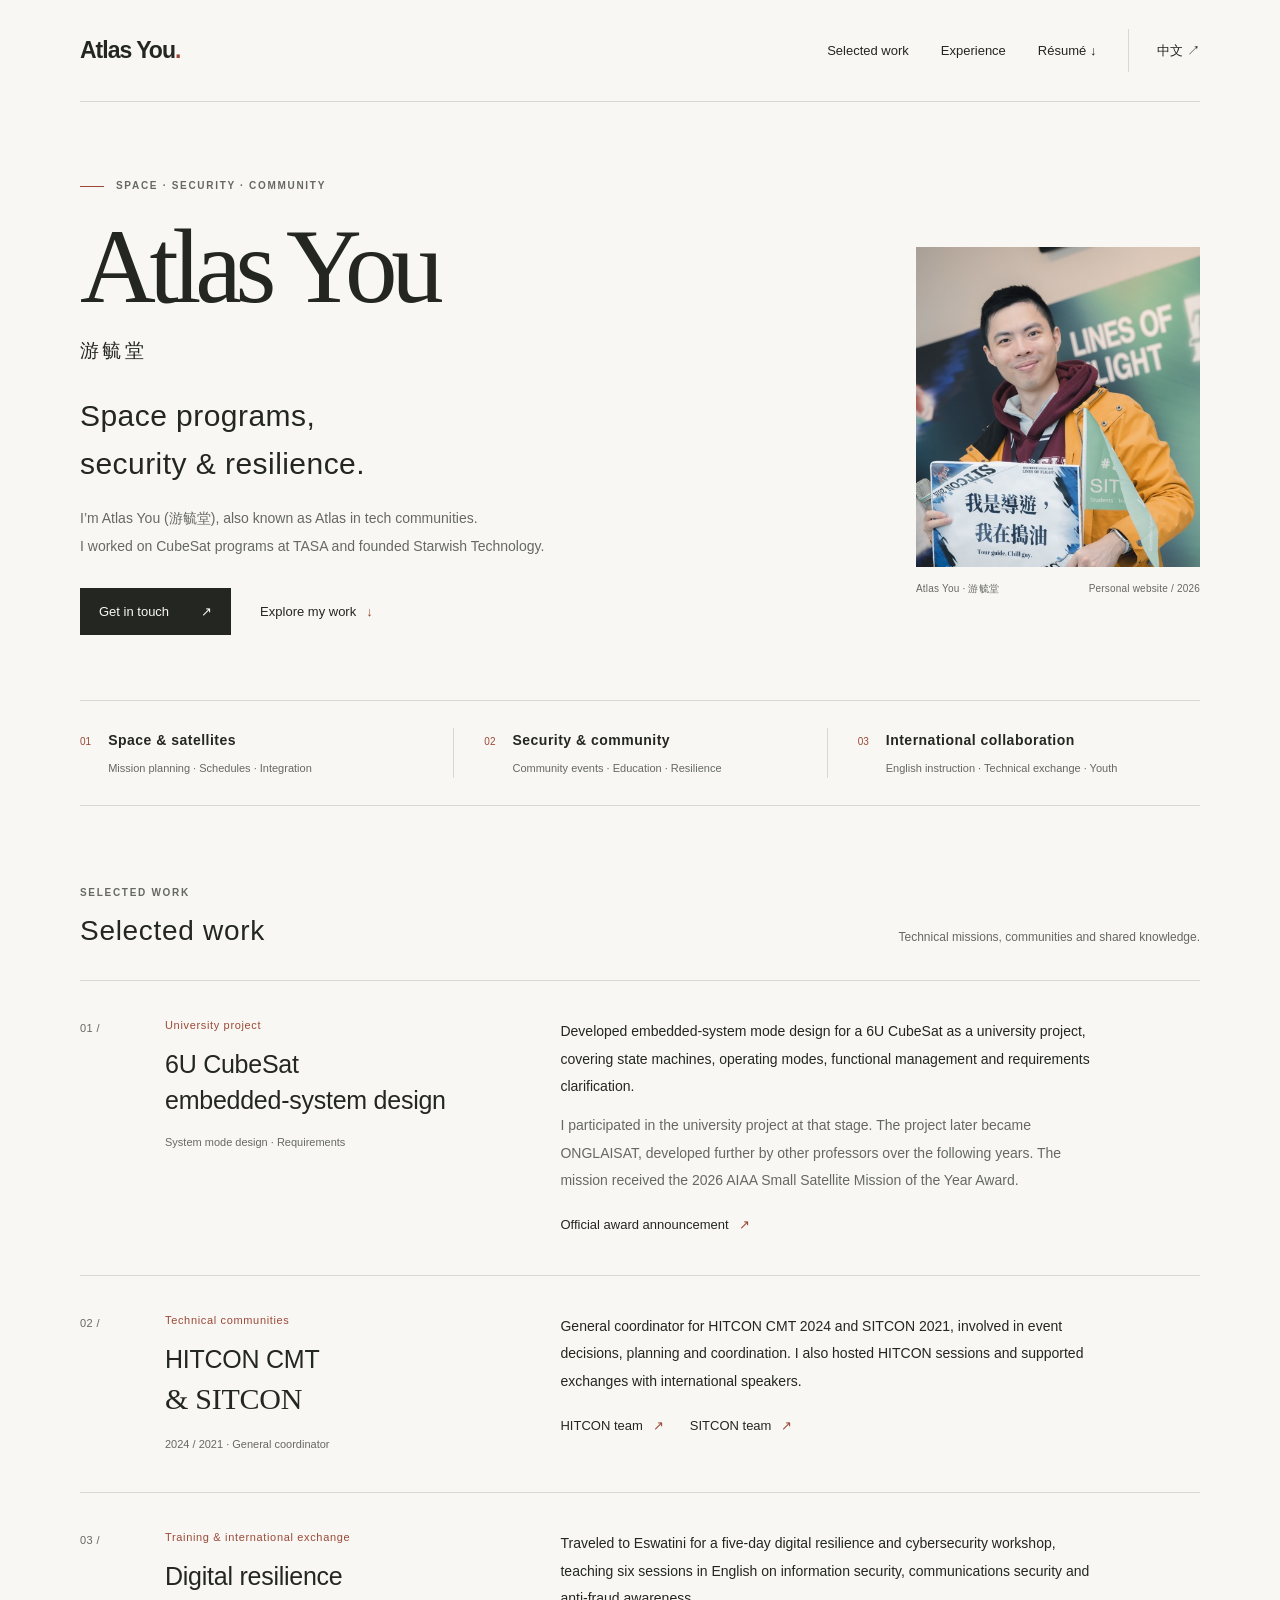
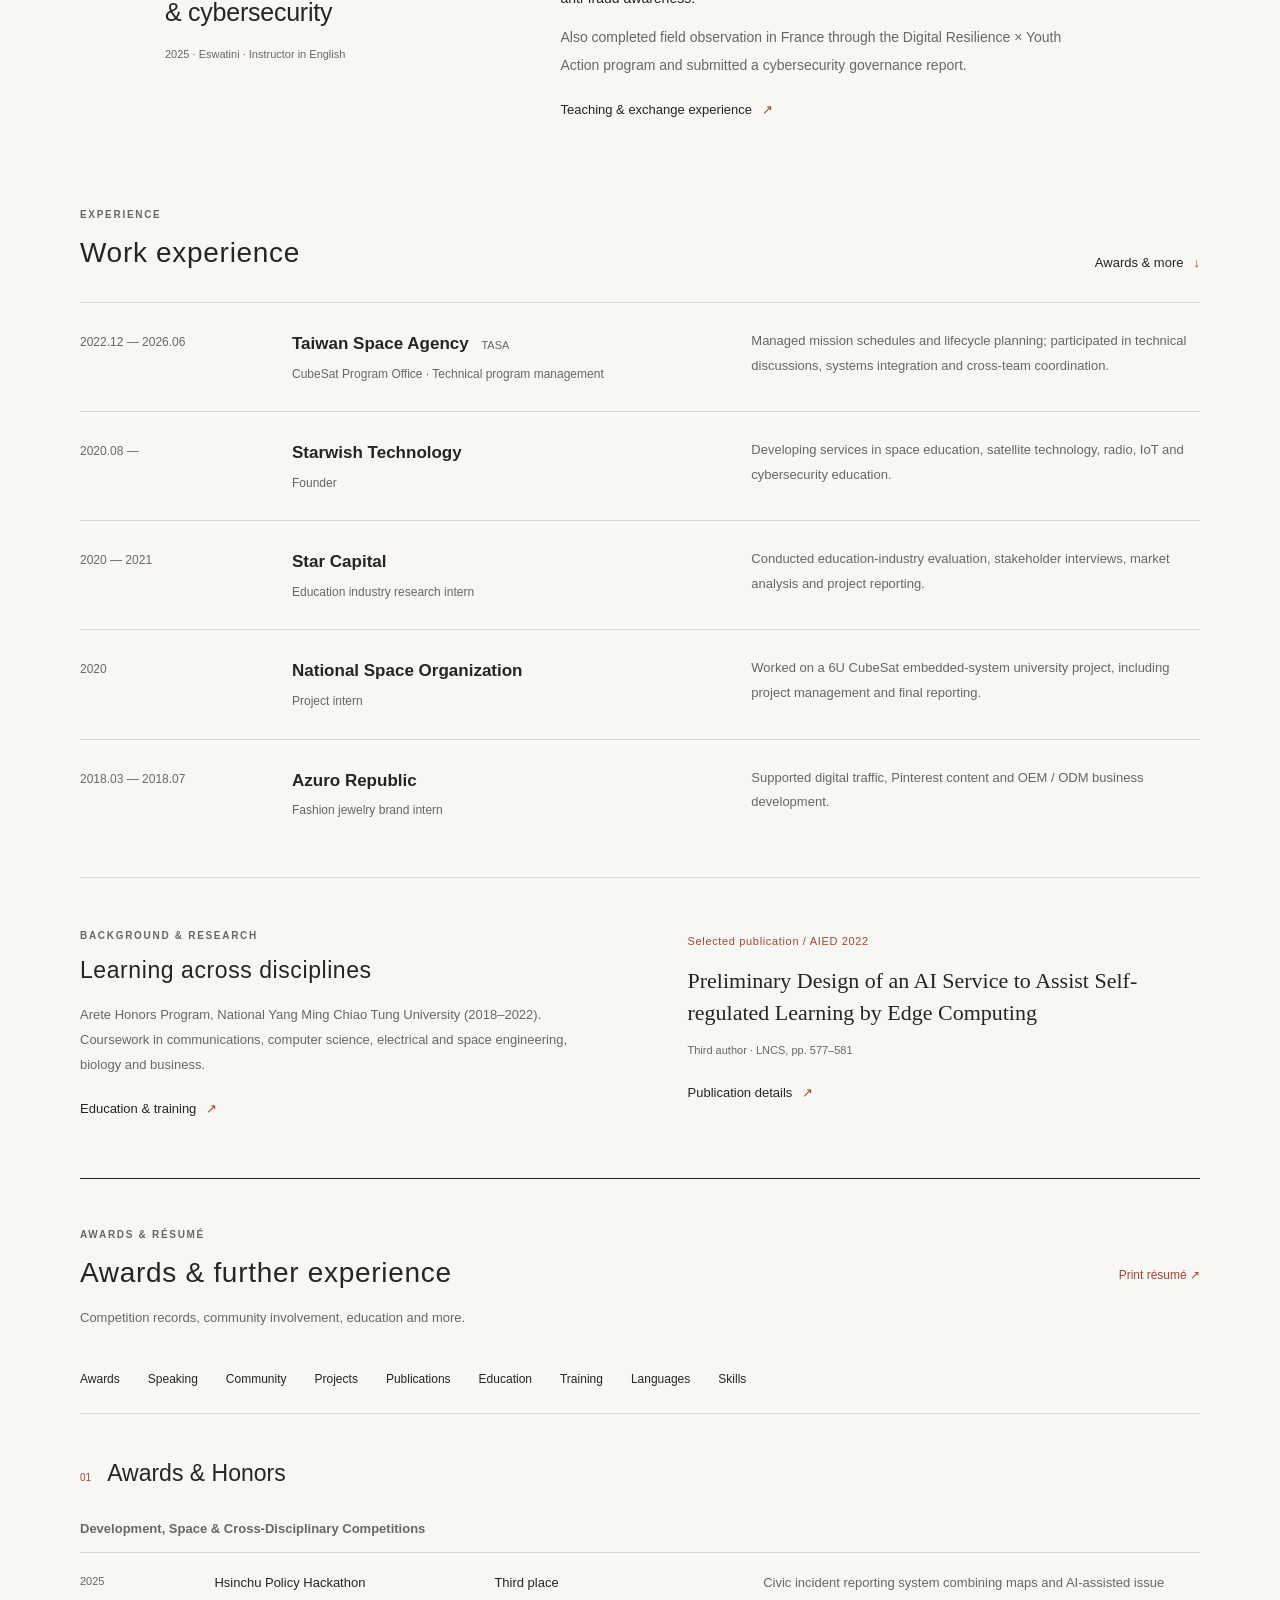
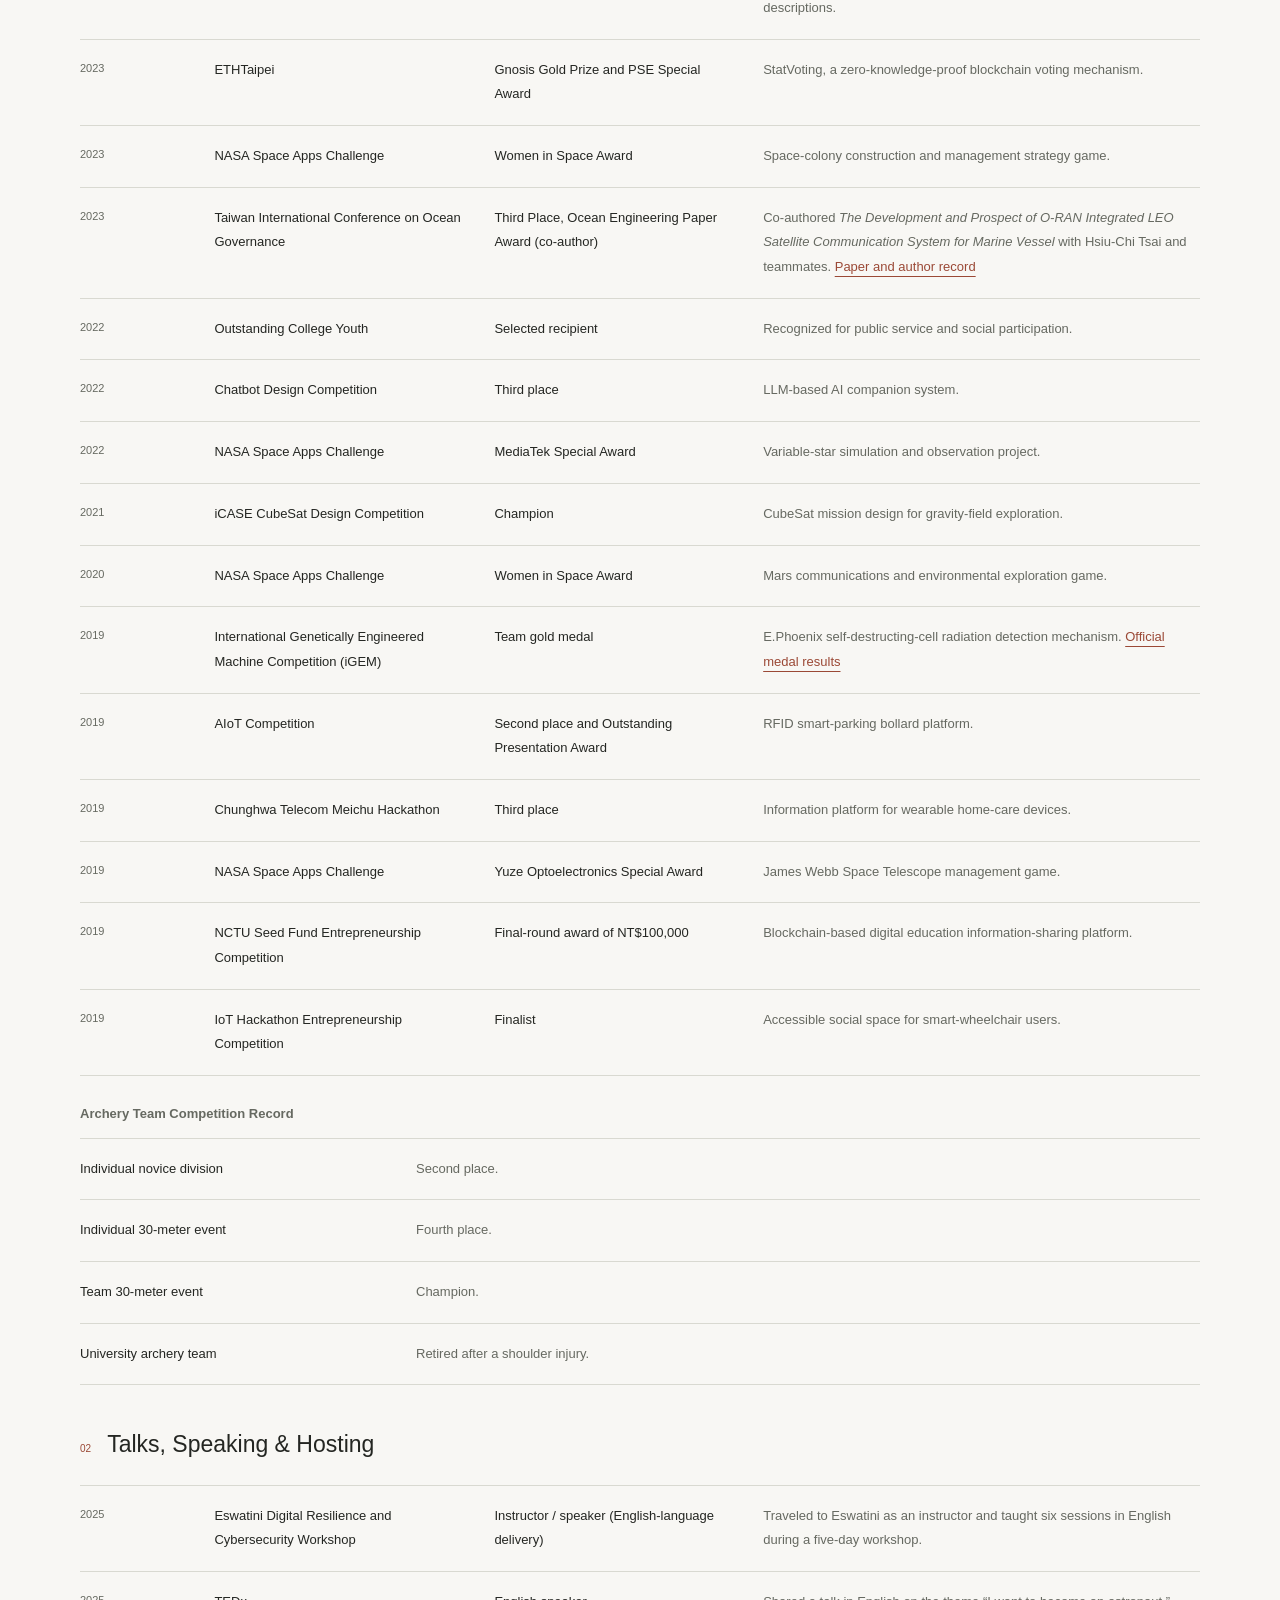
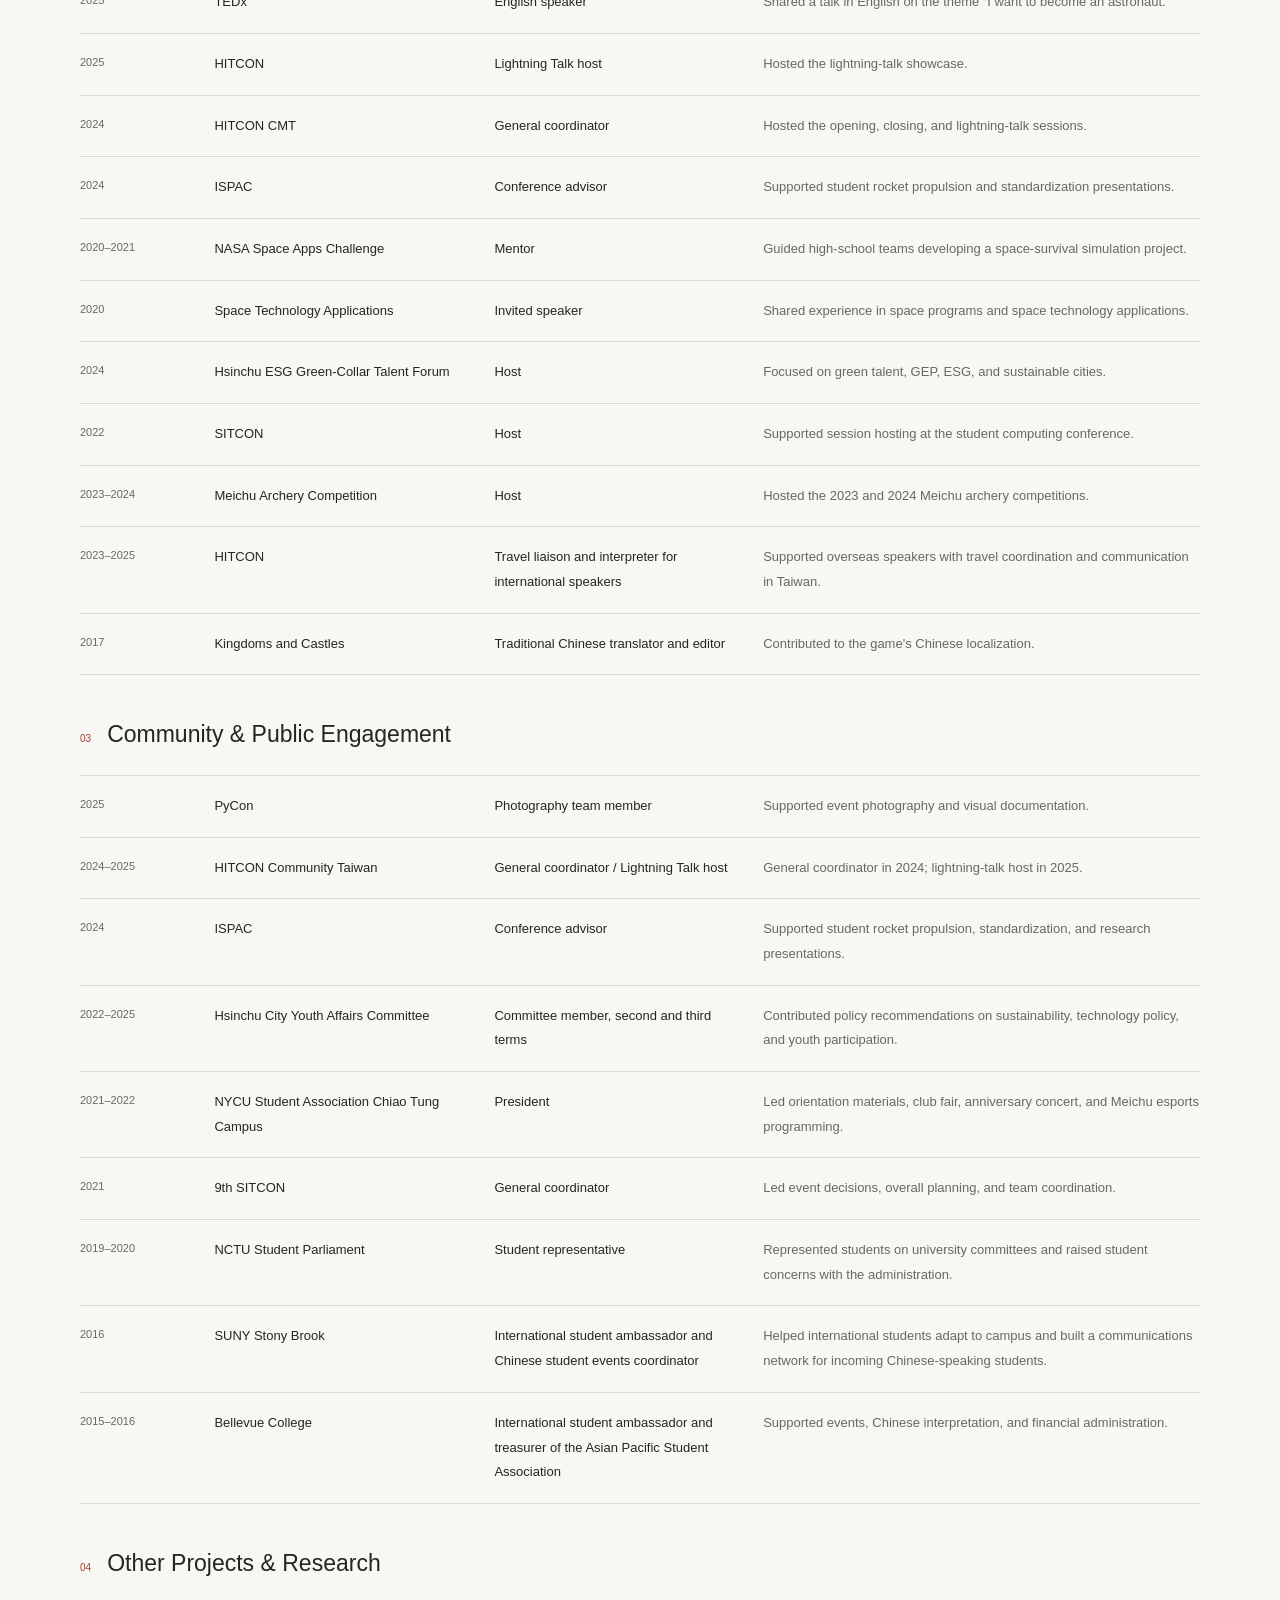
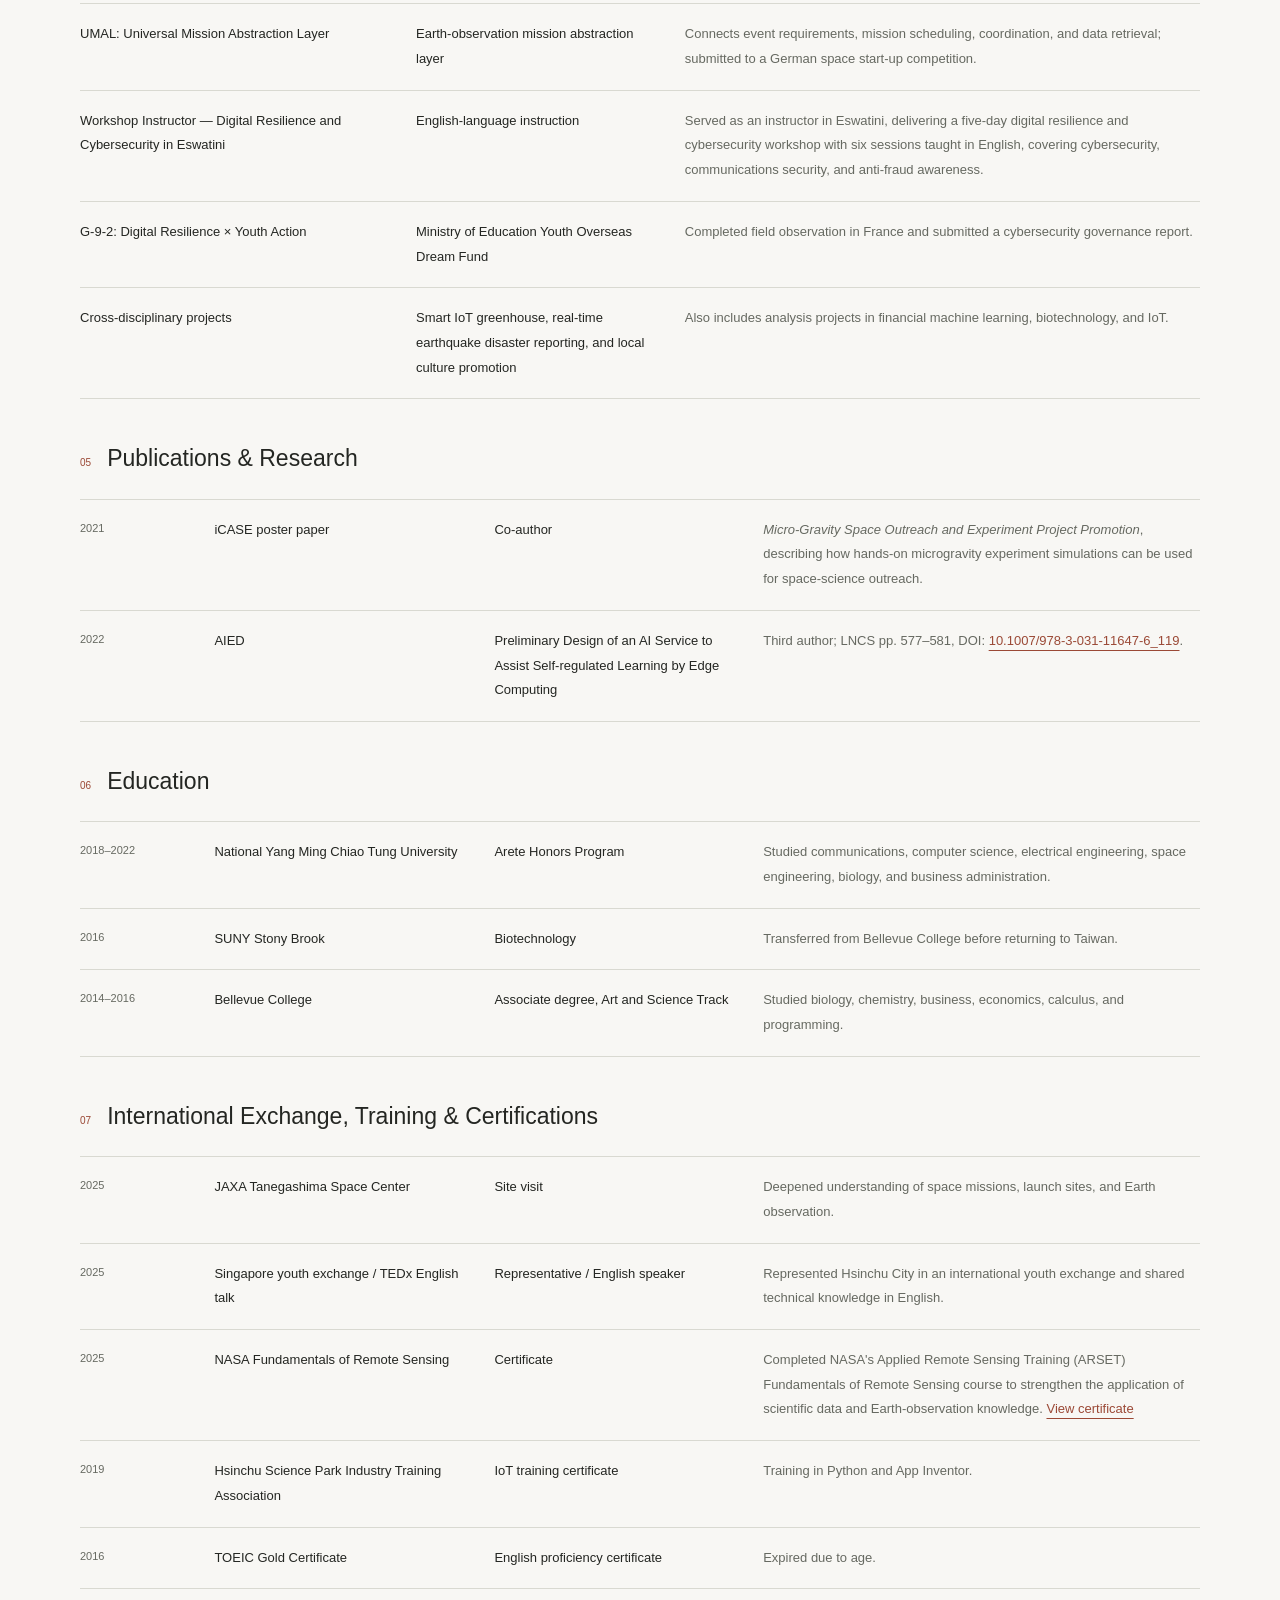
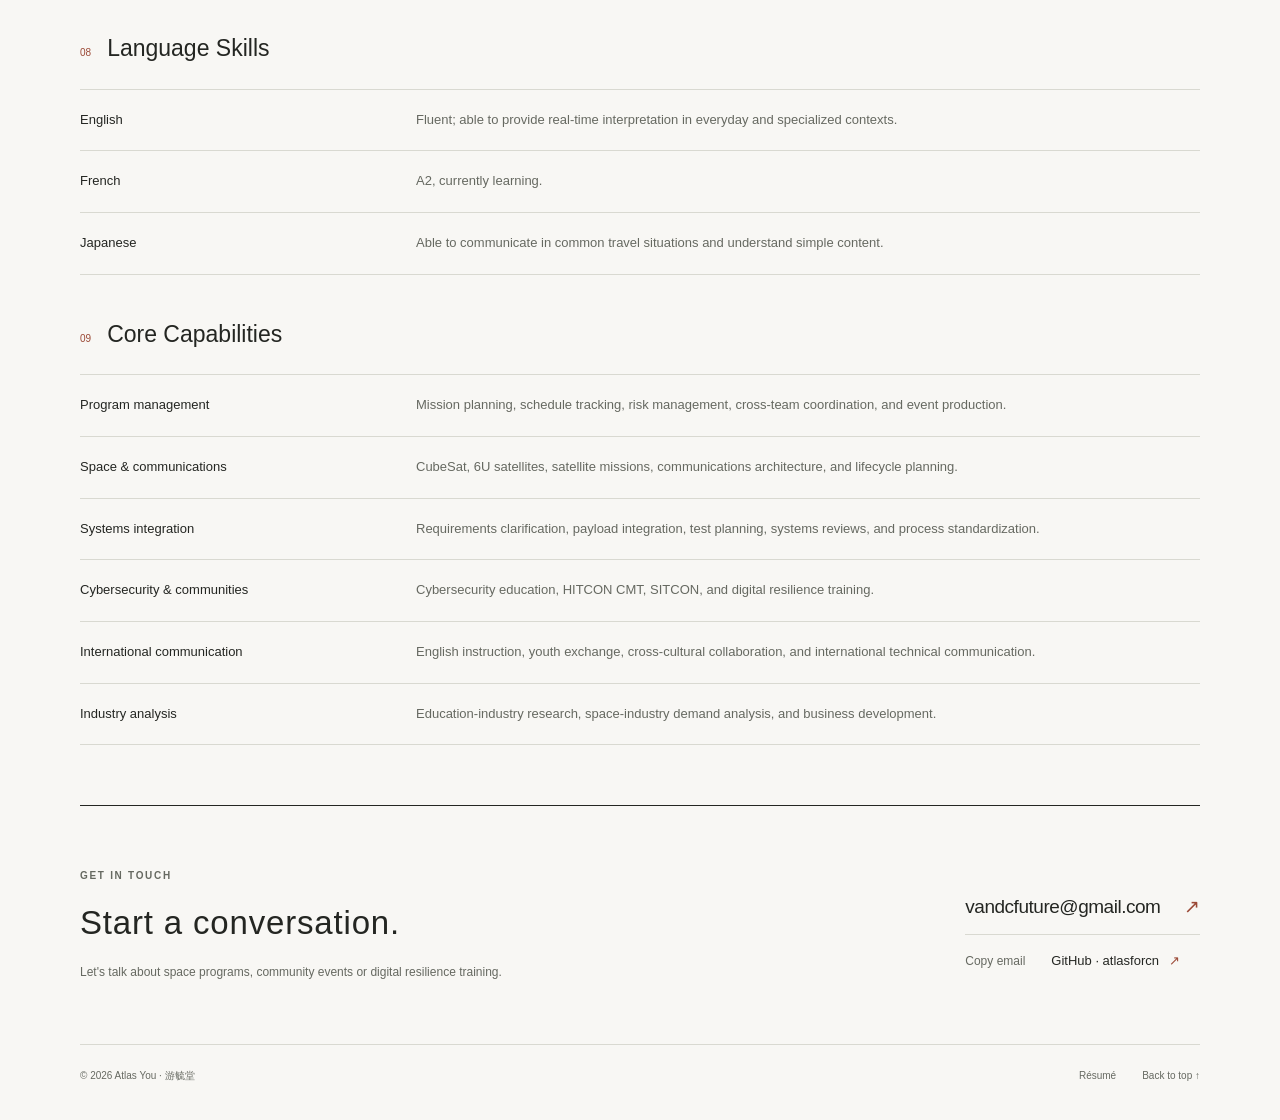
==== commit cec6c711: "Clarify public identity and refine search metadata" ====
--- a/en/index.html
+++ b/en/index.html
@@ -5,7 +5,7 @@
     <meta name="viewport" content="width=device-width, initial-scale=1.0">
     <meta name="color-scheme" content="light">
     <title>Atlas You 游毓堂 | Space Programs, Security &amp; Digital Resilience</title>
-    <meta name="description" content="Atlas You's personal website. Former CubeSat program work at the Taiwan Space Agency, founder of Starwish Technology, and experience in security communities, digital resilience training and cross-disciplinary collaboration.">
+    <meta name="description" content="Atlas You (游毓堂), known as Atlas in tech communities. Founder of Starwish Technology, with past CubeSat program work at TASA and digital resilience training experience.">
     <meta name="robots" content="index, follow, max-image-preview:large">
     <link rel="canonical" href="https://atlasforcn.github.io/atlas-home/en/">
     <link rel="alternate" hreflang="zh-Hant" href="https://atlasforcn.github.io/atlas-home/">
@@ -14,7 +14,7 @@
     <meta property="og:type" content="profile">
     <meta property="og:site_name" content="Atlas You · 游毓堂">
     <meta property="og:title" content="Atlas You 游毓堂 | Space Programs, Security &amp; Digital Resilience">
-    <meta property="og:description" content="Atlas You's personal website. Former CubeSat program work at the Taiwan Space Agency, founder of Starwish Technology, and experience in security communities, digital resilience training and cross-disciplinary collaboration.">
+    <meta property="og:description" content="Atlas You (游毓堂), known as Atlas in tech communities. Founder of Starwish Technology, with past CubeSat program work at TASA and digital resilience training experience.">
     <meta property="og:url" content="https://atlasforcn.github.io/atlas-home/en/">
     <meta property="og:locale" content="en_US">
     <meta property="og:locale:alternate" content="zh_TW">
@@ -22,7 +22,7 @@
     <meta property="og:image:alt" content="Atlas You at a SITCON event">
     <meta name="twitter:card" content="summary">
     <meta name="twitter:title" content="Atlas You 游毓堂 | Space Programs, Security &amp; Digital Resilience">
-    <meta name="twitter:description" content="Atlas You's personal website. Former CubeSat program work at the Taiwan Space Agency, founder of Starwish Technology, and experience in security communities, digital resilience training and cross-disciplinary collaboration.">
+    <meta name="twitter:description" content="Atlas You (游毓堂), known as Atlas in tech communities. Founder of Starwish Technology, with past CubeSat program work at TASA and digital resilience training experience.">
     <meta name="twitter:image" content="https://atlasforcn.github.io/atlas-home/assets/profile-portrait.jpg">
     <meta name="twitter:image:alt" content="Atlas You at a SITCON event">
     <script type="application/ld+json">
@@ -37,13 +37,19 @@
         "@type": "Person",
         "@id": "https://atlasforcn.github.io/atlas-home/#person",
         "name": "Atlas You",
-        "alternateName": "游毓堂",
+        "alternateName": [
+            "游毓堂",
+            "Atlas",
+            "atlasforcn"
+        ],
         "url": "https://atlasforcn.github.io/atlas-home/",
         "image": "https://atlasforcn.github.io/atlas-home/assets/profile-portrait.jpg",
         "sameAs": [
             "https://github.com/atlasforcn"
-        ]
-    }
+        ],
+        "description": "Founder of Starwish Technology, with past CubeSat program work at the Taiwan Space Agency and experience in cybersecurity communities and digital resilience training."
+    },
+    "description": "Atlas You (游毓堂), known as Atlas in tech communities. Founder of Starwish Technology, with past CubeSat program work at TASA and digital resilience training experience."
 }
     </script>
     <link rel="stylesheet" href="../home.css?v=20261013-2">
@@ -58,7 +64,7 @@
             <a href="#projects">Selected work</a>
             <a href="#experience">Experience</a>
             <a href="#details">Résumé <span aria-hidden="true">↓</span></a>
-            <a class="language-link" href="../index.html" lang="zh-Hant" hreflang="zh-Hant">中文 <span aria-hidden="true">↗</span></a>
+            <a class="language-link" href="../" lang="zh-Hant" hreflang="zh-Hant">中文 <span aria-hidden="true">↗</span></a>
         </nav>
     </header>
     <main id="main" class="shell" tabindex="-1">
@@ -67,7 +73,7 @@
                 <p class="eyebrow"><span class="accent-line" aria-hidden="true"></span> SPACE · SECURITY · COMMUNITY</p>
                 <h1 id="name">Atlas You<span class="chinese-name" lang="zh-Hant">游毓堂</span></h1>
                 <p class="hero-title">Space programs,<br> security &amp; resilience.</p>
-                <p class="hero-description">I worked on CubeSat programs at TASA and founded Starwish Technology.<br class="desktop-break"> My work spans mission planning, technical coordination, community events and teaching in English.</p>
+                <p class="hero-description">I’m Atlas You (游毓堂), also known as Atlas in tech communities.<br class="desktop-break"> I worked on CubeSat programs at TASA and founded Starwish Technology.</p>
                 <div class="hero-links">
                     <a class="primary-link" href="mailto:vandcfuture@gmail.com">Get in touch <span aria-hidden="true">↗</span></a>
                     <a class="text-link" href="#projects">Explore my work <span aria-hidden="true">↓</span></a>
@@ -219,7 +225,7 @@
         </section>
         <section class="contact-section" id="contact" aria-labelledby="contact-title">
             <div><p class="eyebrow">GET IN TOUCH</p><h2 id="contact-title">Start a conversation.</h2><p>Let's talk about space programs, community events or digital resilience training.</p></div>
-            <div class="contact-actions"><a class="contact-email" href="mailto:vandcfuture@gmail.com">vandcfuture@gmail.com <span aria-hidden="true">↗</span></a><div class="inline-links"><button class="copy-email" type="button" data-copy-email="vandcfuture@gmail.com">Copy email</button><a class="text-link" href="https://github.com/atlasforcn" target="_blank" rel="noopener noreferrer">GitHub <span aria-hidden="true">↗</span><span class="sr-only"> (opens in a new tab)</span></a></div><span class="copy-status" role="status"></span></div>
+            <div class="contact-actions"><a class="contact-email" href="mailto:vandcfuture@gmail.com">vandcfuture@gmail.com <span aria-hidden="true">↗</span></a><div class="inline-links"><button class="copy-email" type="button" data-copy-email="vandcfuture@gmail.com">Copy email</button><a class="text-link" href="https://github.com/atlasforcn" target="_blank" rel="me noopener noreferrer">GitHub · atlasforcn <span aria-hidden="true">↗</span><span class="sr-only"> (opens in a new tab)</span></a></div><span class="copy-status" role="status"></span></div>
         </section>
     </main>
     <footer class="site-footer shell"><p>© 2026 Atlas You · 游毓堂</p><div><a href="#details">Résumé</a><a href="#top">Back to top <span aria-hidden="true">↑</span></a></div></footer>
